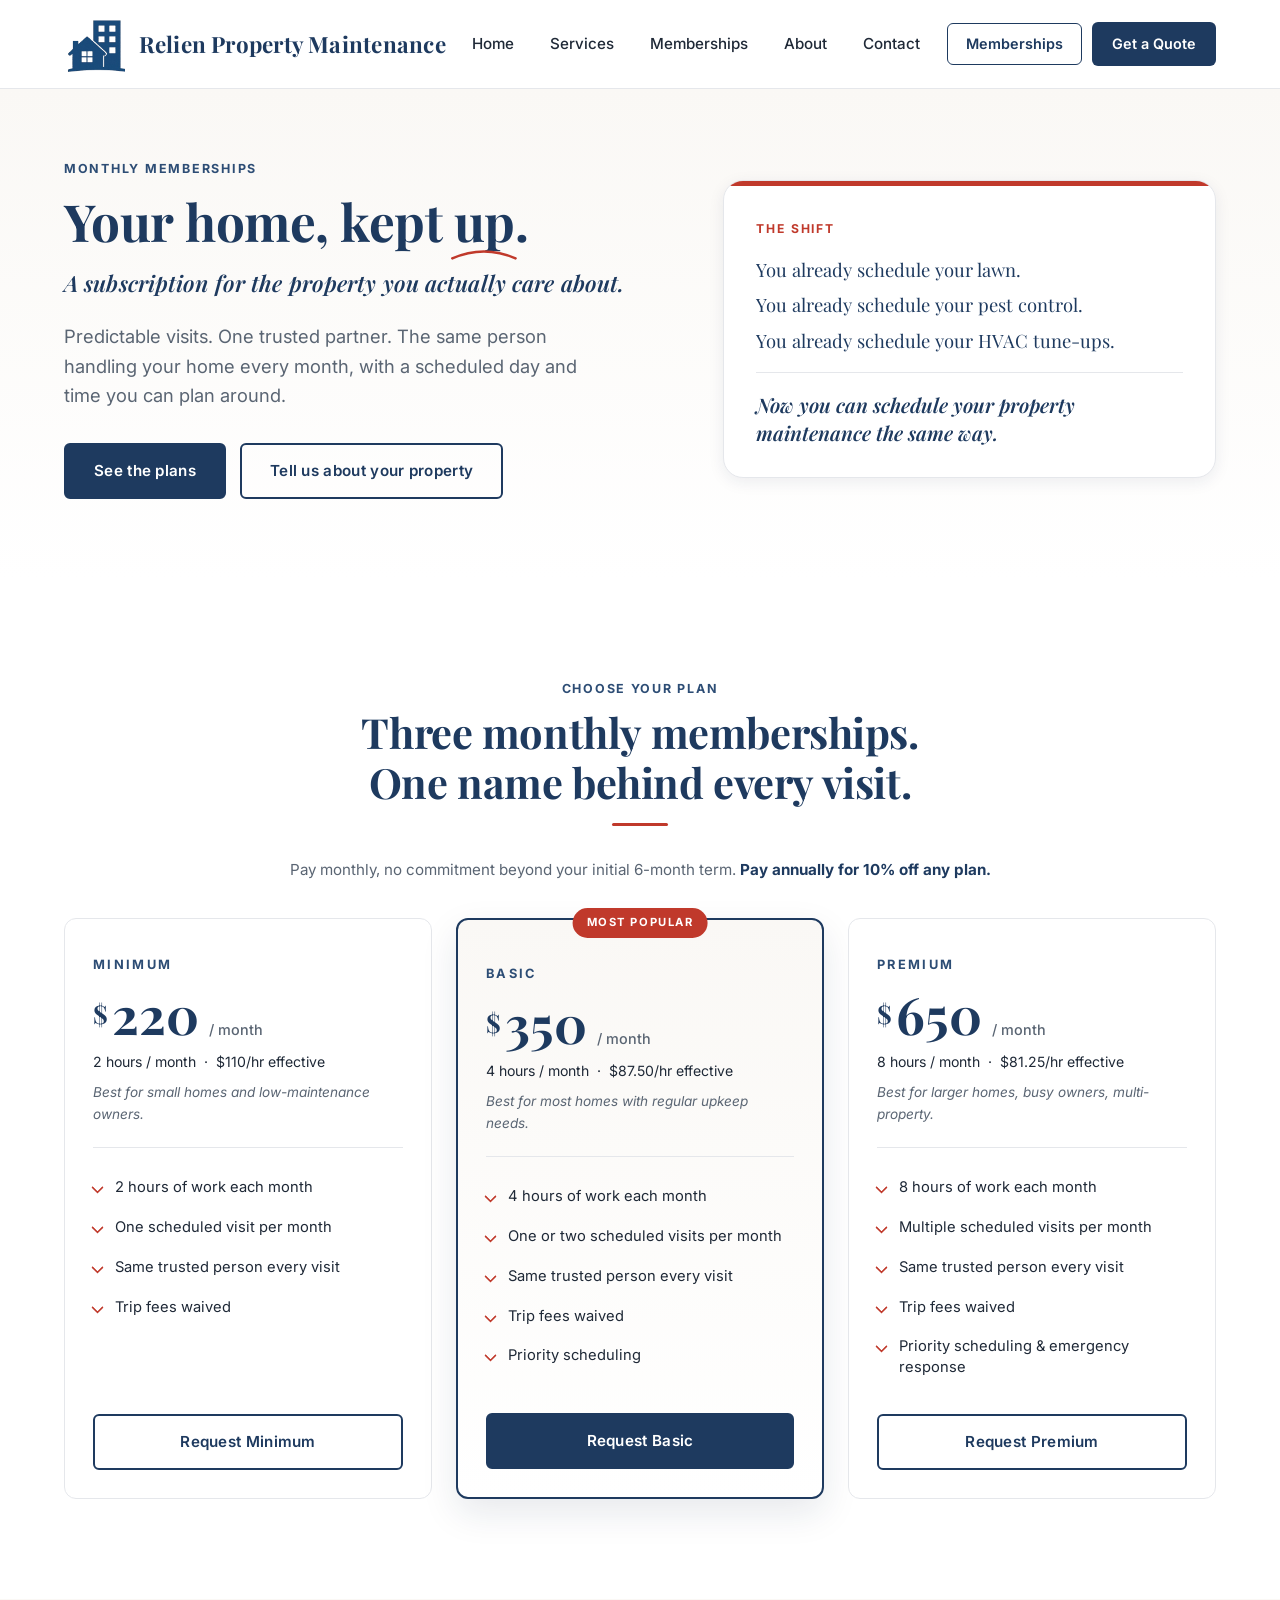
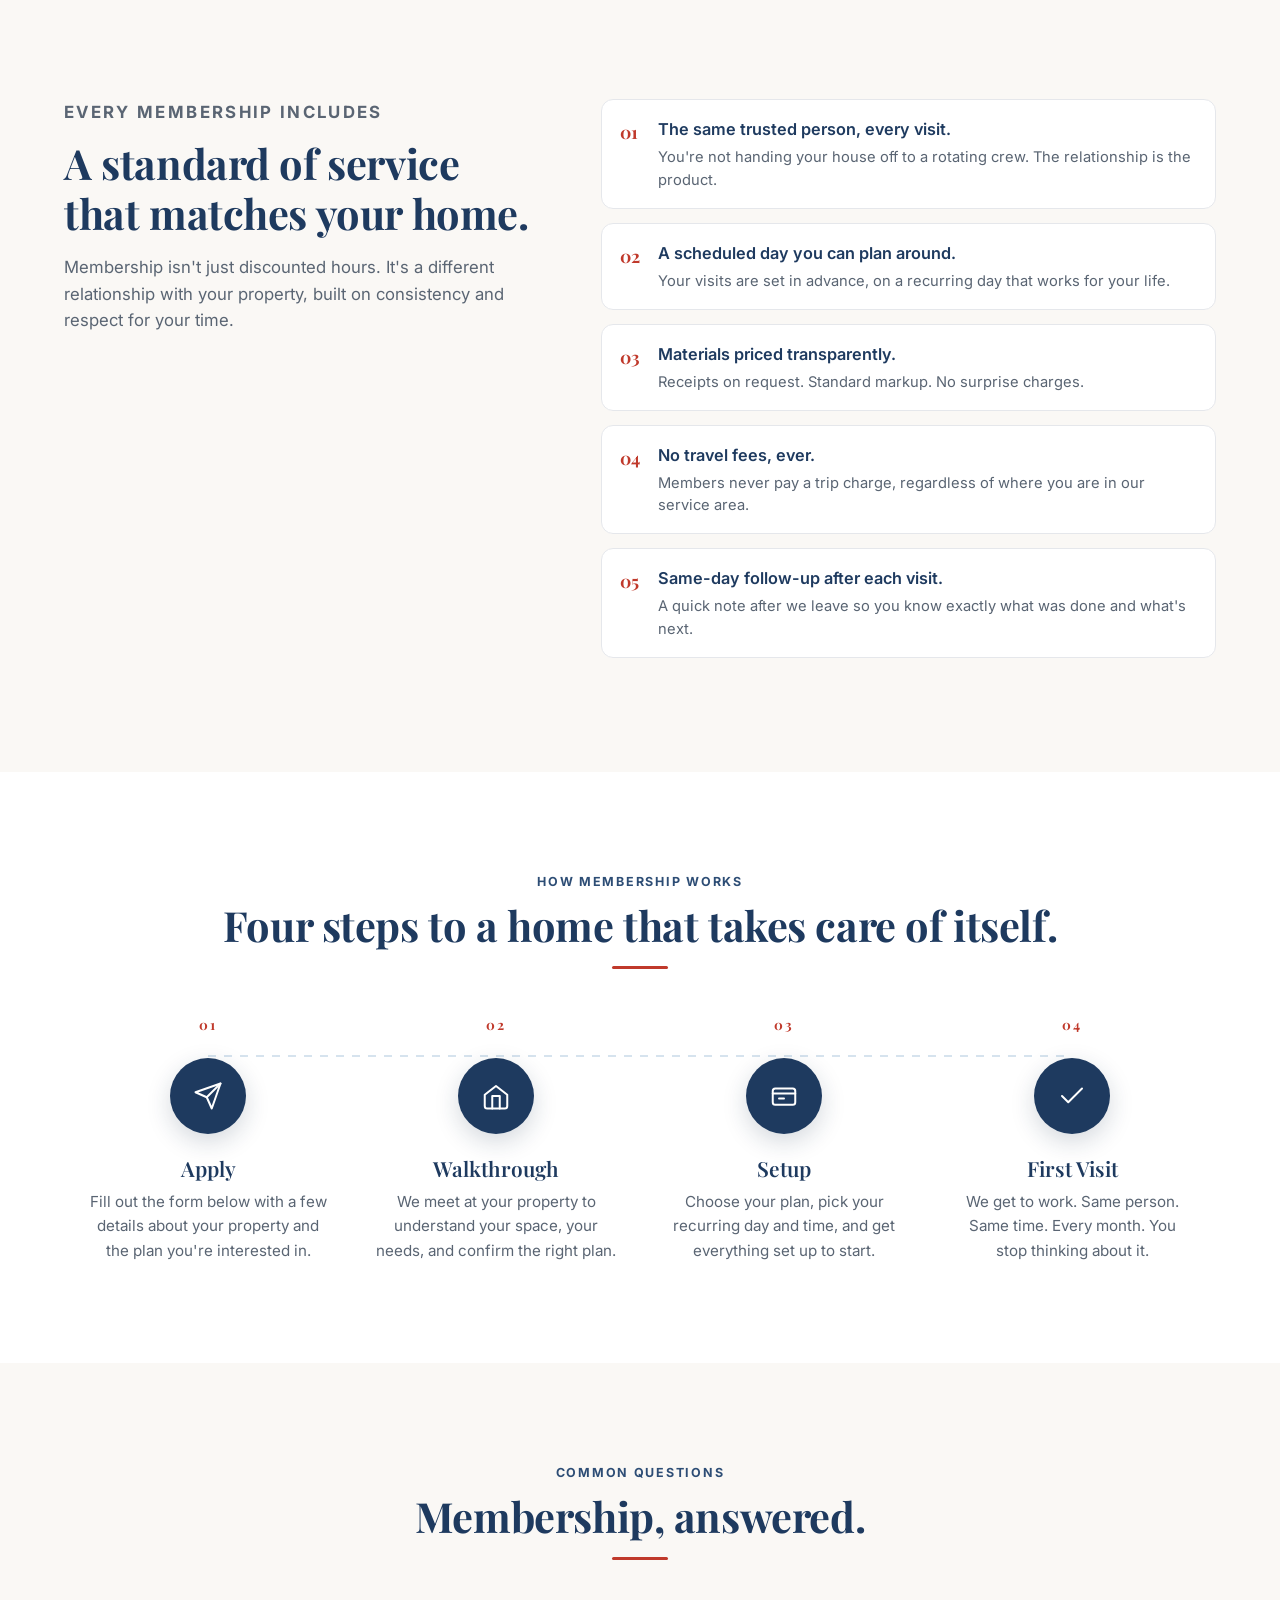
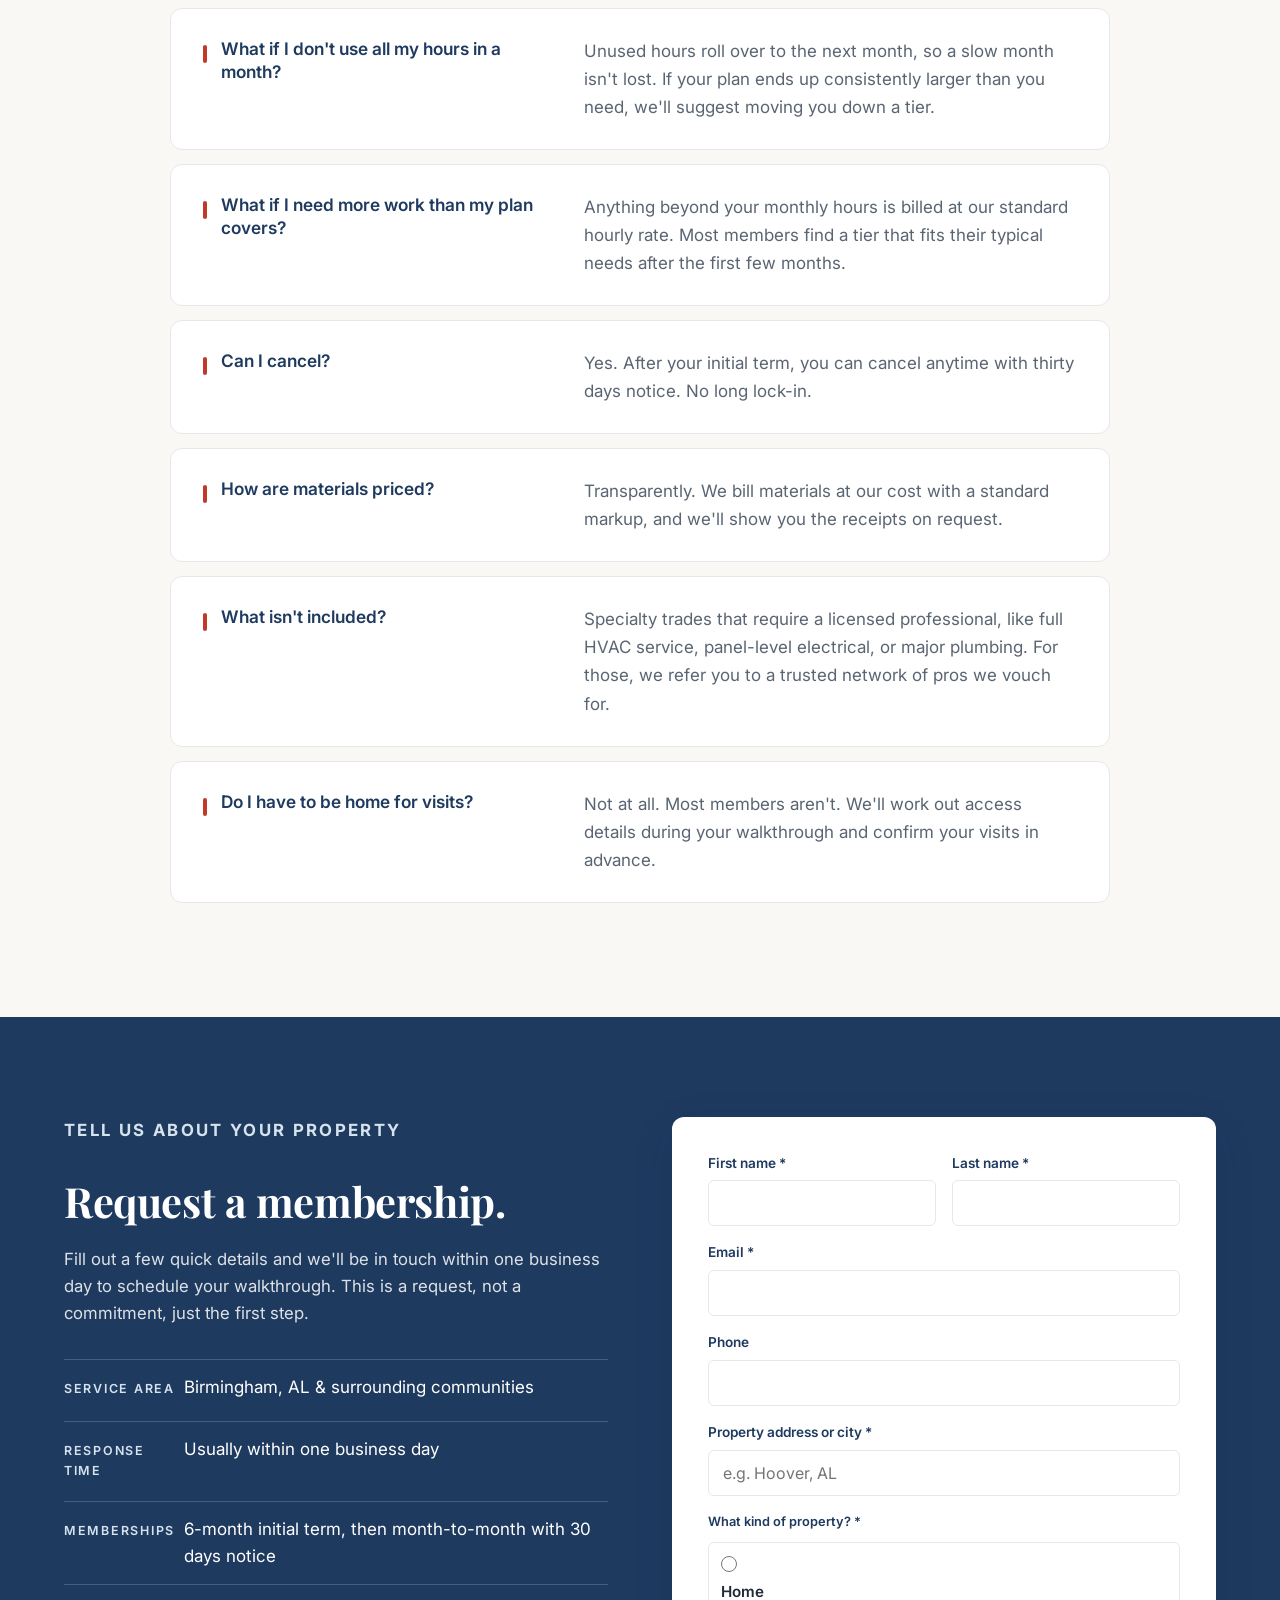
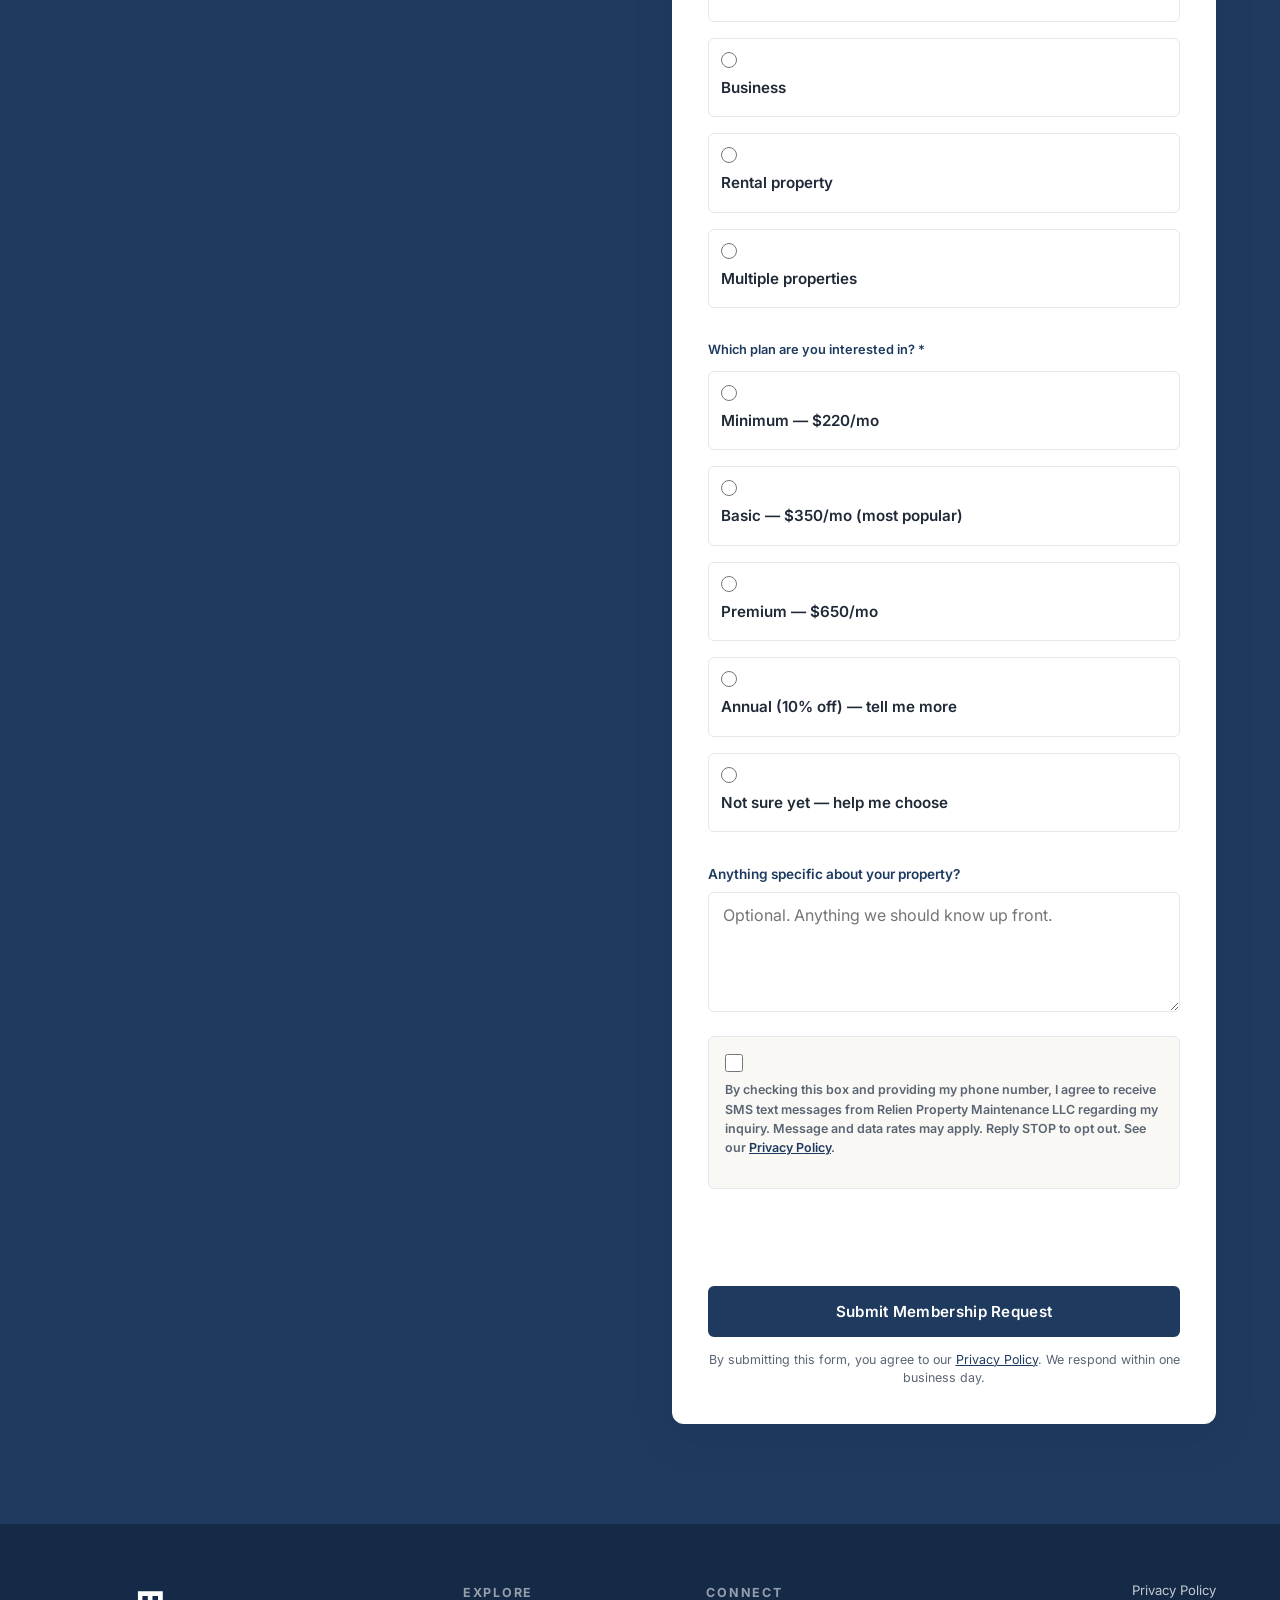
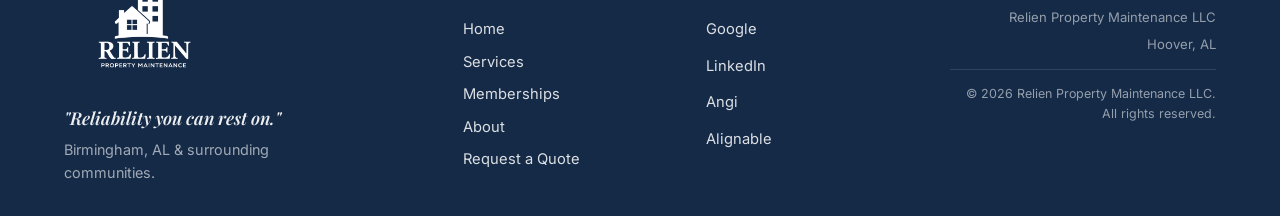
==== memberships.html @ ab27bb1d "Add /memberships page with plans, what's included, FAQ, and signup request form" ====
<!DOCTYPE html>
<html lang="en">
<head>
  <meta charset="UTF-8" />
  <meta name="viewport" content="width=device-width, initial-scale=1.0" />
  <meta http-equiv="Cache-Control" content="no-cache, no-store, must-revalidate" />
  <meta http-equiv="Pragma" content="no-cache" />
  <meta http-equiv="Expires" content="0" />
  <title>Memberships | Relien Property Maintenance — Birmingham, AL</title>
  <meta name="description" content="Monthly maintenance memberships from Relien Property Maintenance LLC. Predictable, scheduled property care for homes, businesses, and rentals in Birmingham, AL." />
  <meta name="robots" content="index, follow, max-image-preview:large" />
  <meta name="theme-color" content="#1e3a5f" />
  <link rel="canonical" href="https://relienpm.com/memberships" />

  <!-- Open Graph -->
  <meta property="og:type" content="website" />
  <meta property="og:site_name" content="Relien Property Maintenance" />
  <meta property="og:title" content="Memberships | Relien Property Maintenance" />
  <meta property="og:description" content="Monthly maintenance memberships for homes, businesses, and rentals in Birmingham, AL. Predictable upkeep. One trusted partner." />
  <meta property="og:url" content="https://relienpm.com/memberships" />
  <meta property="og:image" content="https://relienpm.com/images/og-card.png" />

  <!-- Favicon -->
  <link rel="icon" type="image/png" sizes="32x32" href="/images/logo-icon.png" />
  <link rel="icon" type="image/png" sizes="192x192" href="/images/logo-icon.png" />
  <link rel="apple-touch-icon" sizes="180x180" href="/images/logo-icon.png" />

  <link rel="preconnect" href="https://fonts.googleapis.com" />
  <link rel="preconnect" href="https://fonts.gstatic.com" crossorigin />
  <link href="https://fonts.googleapis.com/css2?family=Inter:wght@400;500;600;700&family=Playfair+Display:wght@600;700&display=swap" rel="stylesheet" />
  <link rel="stylesheet" href="styles.css?v=20" />

  <!-- Cloudflare Turnstile -->
  <script src="https://challenges.cloudflare.com/turnstile/v0/api.js" async defer></script>
</head>
<body>

  <!-- ============ HEADER ============ -->
  <header class="site-header">
    <div class="container header-inner">
      <a href="index.html#home" class="brand">
        <img src="images/logo-icon.png" alt="" class="brand-logo" />
        <span class="brand-name">Relien Property Maintenance</span>
      </a>
      <nav class="site-nav" aria-label="Primary">
        <a href="index.html#home">Home</a>
        <a href="index.html#services">Services</a>
        <a href="memberships.html" aria-current="page">Memberships</a>
        <a href="index.html#about">About</a>
        <a href="index.html#contact">Contact</a>
      </nav>
      <div class="header-ctas">
        <a href="memberships.html" class="header-cta header-cta-outline">Memberships</a>
        <a href="index.html#contact" class="header-cta" data-open="quote-modal">Get a Quote</a>
      </div>
    </div>
  </header>

  <!-- ============ HERO ============ -->
  <section class="mb-hero">
    <div class="container mb-hero-grid">
      <div class="mb-hero-content">
        <p class="eyebrow">Monthly Memberships</p>
        <h1 class="kinetic-h1">
          <span class="word" style="--i:0">Your</span>
          <span class="word" style="--i:1">home,</span>
          <span class="word" style="--i:2">kept</span>
          <span class="word pencil-host" style="--i:3"><span class="pencil-word">up<svg class="pencil-underline" viewBox="0 0 100 12" preserveAspectRatio="none" aria-hidden="true"><path d="M2,10 Q50,1 98,10"/></svg></span></span>.
        </h1>
        <p class="slogan">A subscription for the property you actually care about.</p>
        <p class="lede">Predictable visits. One trusted partner. The same person handling your home every month, with a scheduled day and time you can plan around.</p>
        <div class="hero-actions">
          <a href="#plans" class="btn btn-primary">See the plans</a>
          <a href="#mb-form" class="btn btn-secondary">Tell us about your property</a>
        </div>
      </div>
      <div class="mb-hero-card reveal">
        <p class="mb-hero-card-eyebrow">The shift</p>
        <p class="mb-hero-card-line">You already schedule your lawn.</p>
        <p class="mb-hero-card-line">You already schedule your pest control.</p>
        <p class="mb-hero-card-line">You already schedule your HVAC tune-ups.</p>
        <div class="mb-hero-card-divider"></div>
        <p class="mb-hero-card-emphasis">Now you can schedule your property maintenance the same way.</p>
      </div>
    </div>
  </section>

  <!-- ============ PLANS ============ -->
  <section id="plans" class="mb-plans">
    <div class="container">
      <header class="section-header reveal">
        <p class="eyebrow">Choose Your Plan</p>
        <h2>Three monthly memberships.<br />One name behind every visit.</h2>
      </header>

      <div class="mb-plan-toggle reveal">
        <span>Pay monthly, no commitment beyond your initial 6-month term.</span>
        <strong>Pay annually for 10% off any plan.</strong>
      </div>

      <div class="mb-plan-grid reveal-stagger">

        <article class="mb-plan-card">
          <p class="mb-plan-name">Minimum</p>
          <p class="mb-plan-price"><span class="dollar">$</span><span class="num">220</span><span class="per">/ month</span></p>
          <p class="mb-plan-rate">2 hours / month &nbsp;·&nbsp; $110/hr effective</p>
          <p class="mb-plan-best">Best for small homes and low-maintenance owners.</p>
          <ul class="mb-plan-inc">
            <li>2 hours of work each month</li>
            <li>One scheduled visit per month</li>
            <li>Same trusted person every visit</li>
            <li>Trip fees waived</li>
          </ul>
          <a href="#mb-form" class="btn btn-secondary btn-block mb-plan-cta" data-plan="Minimum">Request Minimum</a>
        </article>

        <article class="mb-plan-card mb-plan-card--featured">
          <p class="mb-plan-badge">Most popular</p>
          <p class="mb-plan-name">Basic</p>
          <p class="mb-plan-price"><span class="dollar">$</span><span class="num">350</span><span class="per">/ month</span></p>
          <p class="mb-plan-rate">4 hours / month &nbsp;·&nbsp; $87.50/hr effective</p>
          <p class="mb-plan-best">Best for most homes with regular upkeep needs.</p>
          <ul class="mb-plan-inc">
            <li>4 hours of work each month</li>
            <li>One or two scheduled visits per month</li>
            <li>Same trusted person every visit</li>
            <li>Trip fees waived</li>
            <li>Priority scheduling</li>
          </ul>
          <a href="#mb-form" class="btn btn-primary btn-block mb-plan-cta" data-plan="Basic">Request Basic</a>
        </article>

        <article class="mb-plan-card">
          <p class="mb-plan-name">Premium</p>
          <p class="mb-plan-price"><span class="dollar">$</span><span class="num">650</span><span class="per">/ month</span></p>
          <p class="mb-plan-rate">8 hours / month &nbsp;·&nbsp; $81.25/hr effective</p>
          <p class="mb-plan-best">Best for larger homes, busy owners, multi-property.</p>
          <ul class="mb-plan-inc">
            <li>8 hours of work each month</li>
            <li>Multiple scheduled visits per month</li>
            <li>Same trusted person every visit</li>
            <li>Trip fees waived</li>
            <li>Priority scheduling &amp; emergency response</li>
          </ul>
          <a href="#mb-form" class="btn btn-secondary btn-block mb-plan-cta" data-plan="Premium">Request Premium</a>
        </article>

      </div>
    </div>
  </section>

  <!-- ============ WHAT'S INCLUDED ============ -->
  <section class="mb-included">
    <div class="container mb-included-grid reveal">
      <div class="mb-included-text">
        <p class="eyebrow">Every Membership Includes</p>
        <h2>A standard of service that matches your home.</h2>
        <p>Membership isn't just discounted hours. It's a different relationship with your property, built on consistency and respect for your time.</p>
      </div>
      <ul class="mb-included-list reveal-stagger">
        <li>
          <span class="mb-incl-num">01</span>
          <strong>The same trusted person, every visit.</strong>
          <p>You're not handing your house off to a rotating crew. The relationship is the product.</p>
        </li>
        <li>
          <span class="mb-incl-num">02</span>
          <strong>A scheduled day you can plan around.</strong>
          <p>Your visits are set in advance, on a recurring day that works for your life.</p>
        </li>
        <li>
          <span class="mb-incl-num">03</span>
          <strong>Materials priced transparently.</strong>
          <p>Receipts on request. Standard markup. No surprise charges.</p>
        </li>
        <li>
          <span class="mb-incl-num">04</span>
          <strong>No travel fees, ever.</strong>
          <p>Members never pay a trip charge, regardless of where you are in our service area.</p>
        </li>
        <li>
          <span class="mb-incl-num">05</span>
          <strong>Same-day follow-up after each visit.</strong>
          <p>A quick note after we leave so you know exactly what was done and what's next.</p>
        </li>
      </ul>
    </div>
  </section>

  <!-- ============ HOW IT WORKS ============ -->
  <section id="process" class="process">
    <div class="container">
      <header class="section-header reveal">
        <p class="eyebrow">How Membership Works</p>
        <h2>Four steps to a home that takes care of itself.</h2>
      </header>
      <div class="process-steps reveal-stagger">

        <div class="step">
          <span class="step-num">01</span>
          <div class="step-icon" aria-hidden="true">
            <svg viewBox="0 0 24 24" fill="none" stroke="currentColor" stroke-width="1.6" stroke-linecap="round" stroke-linejoin="round">
              <path d="M22 2L11 13"/><path d="M22 2l-7 20-4-9-9-4 20-7z"/>
            </svg>
          </div>
          <h3>Apply</h3>
          <p>Fill out the form below with a few details about your property and the plan you're interested in.</p>
        </div>

        <div class="step">
          <span class="step-num">02</span>
          <div class="step-icon" aria-hidden="true">
            <svg viewBox="0 0 24 24" fill="none" stroke="currentColor" stroke-width="1.6" stroke-linecap="round" stroke-linejoin="round">
              <path d="M3 11l9-7 9 7v9a2 2 0 0 1-2 2H5a2 2 0 0 1-2-2z"/>
              <path d="M9 22V12h6v10"/>
            </svg>
          </div>
          <h3>Walkthrough</h3>
          <p>We meet at your property to understand your space, your needs, and confirm the right plan.</p>
        </div>

        <div class="step">
          <span class="step-num">03</span>
          <div class="step-icon" aria-hidden="true">
            <svg viewBox="0 0 24 24" fill="none" stroke="currentColor" stroke-width="1.6" stroke-linecap="round" stroke-linejoin="round">
              <rect x="3" y="6" width="18" height="13" rx="2"/>
              <path d="M3 10h18"/>
              <path d="M8 14h4"/>
            </svg>
          </div>
          <h3>Setup</h3>
          <p>Choose your plan, pick your recurring day and time, and get everything set up to start.</p>
        </div>

        <div class="step">
          <span class="step-num">04</span>
          <div class="step-icon" aria-hidden="true">
            <svg viewBox="0 0 24 24" fill="none" stroke="currentColor" stroke-width="1.6" stroke-linecap="round" stroke-linejoin="round">
              <path d="M20 6L9 17l-5-5"/>
            </svg>
          </div>
          <h3>First Visit</h3>
          <p>We get to work. Same person. Same time. Every month. You stop thinking about it.</p>
        </div>

      </div>
    </div>
  </section>

  <!-- ============ FAQ ============ -->
  <section class="faq">
    <div class="container">
      <header class="section-header reveal">
        <p class="eyebrow">Common Questions</p>
        <h2>Membership, answered.</h2>
      </header>
      <div class="faq-list reveal-stagger">

        <div class="faq-item">
          <h3>What if I don't use all my hours in a month?</h3>
          <p>Unused hours roll over to the next month, so a slow month isn't lost. If your plan ends up consistently larger than you need, we'll suggest moving you down a tier.</p>
        </div>

        <div class="faq-item">
          <h3>What if I need more work than my plan covers?</h3>
          <p>Anything beyond your monthly hours is billed at our standard hourly rate. Most members find a tier that fits their typical needs after the first few months.</p>
        </div>

        <div class="faq-item">
          <h3>Can I cancel?</h3>
          <p>Yes. After your initial term, you can cancel anytime with thirty days notice. No long lock-in.</p>
        </div>

        <div class="faq-item">
          <h3>How are materials priced?</h3>
          <p>Transparently. We bill materials at our cost with a standard markup, and we'll show you the receipts on request.</p>
        </div>

        <div class="faq-item">
          <h3>What isn't included?</h3>
          <p>Specialty trades that require a licensed professional, like full HVAC service, panel-level electrical, or major plumbing. For those, we refer you to a trusted network of pros we vouch for.</p>
        </div>

        <div class="faq-item">
          <h3>Do I have to be home for visits?</h3>
          <p>Not at all. Most members aren't. We'll work out access details during your walkthrough and confirm your visits in advance.</p>
        </div>

      </div>
    </div>
  </section>

  <!-- ============ MEMBERSHIP FORM ============ -->
  <section id="mb-form" class="contact">
    <div class="container contact-grid reveal">
      <div class="contact-intro">
        <p class="eyebrow">Tell Us About Your Property</p>
        <h2>Request a membership.</h2>
        <p>Fill out a few quick details and we'll be in touch within one business day to schedule your walkthrough. This is a request, not a commitment, just the first step.</p>
        <ul class="contact-info">
          <li><strong>Service Area</strong> Birmingham, AL &amp; surrounding communities</li>
          <li><strong>Response Time</strong> Usually within one business day</li>
          <li><strong>Memberships</strong> 6-month initial term, then month-to-month with 30 days notice</li>
        </ul>
      </div>

      <form id="membership-form" class="contact-form" action="https://relien-form-handler.spring-feather-6100.workers.dev/" method="POST">
        <input type="hidden" name="Form Type" value="Membership Request" />
        <input type="text" name="_honey" style="display:none" tabindex="-1" autocomplete="off" />

        <div class="form-row">
          <label>
            <span>First name *</span>
            <input type="text" name="First Name" required autocomplete="given-name" />
          </label>
          <label>
            <span>Last name *</span>
            <input type="text" name="Last Name" required autocomplete="family-name" />
          </label>
        </div>
        <label>
          <span>Email *</span>
          <input type="email" name="Email" required autocomplete="email" />
        </label>
        <label>
          <span>Phone</span>
          <input type="tel" name="Phone" autocomplete="tel" />
        </label>
        <label>
          <span>Property address or city *</span>
          <input type="text" name="Property Address" required autocomplete="street-address" placeholder="e.g. Hoover, AL" />
        </label>

        <fieldset class="radio-group">
          <legend>What kind of property? *</legend>
          <label class="radio-row"><input type="radio" name="Property Type" value="Home" required /><span>Home</span></label>
          <label class="radio-row"><input type="radio" name="Property Type" value="Business" /><span>Business</span></label>
          <label class="radio-row"><input type="radio" name="Property Type" value="Rental" /><span>Rental property</span></label>
          <label class="radio-row"><input type="radio" name="Property Type" value="Multiple" /><span>Multiple properties</span></label>
        </fieldset>

        <fieldset class="radio-group">
          <legend>Which plan are you interested in? *</legend>
          <label class="radio-row"><input type="radio" name="Plan Interest" value="Minimum" required /><span>Minimum &mdash; $220/mo</span></label>
          <label class="radio-row"><input type="radio" name="Plan Interest" value="Basic"   /><span>Basic &mdash; $350/mo (most popular)</span></label>
          <label class="radio-row"><input type="radio" name="Plan Interest" value="Premium" /><span>Premium &mdash; $650/mo</span></label>
          <label class="radio-row"><input type="radio" name="Plan Interest" value="Annual"  /><span>Annual (10% off) &mdash; tell me more</span></label>
          <label class="radio-row"><input type="radio" name="Plan Interest" value="Not sure" /><span>Not sure yet &mdash; help me choose</span></label>
        </fieldset>

        <label>
          <span>Anything specific about your property?</span>
          <textarea name="Message" rows="4" placeholder="Optional. Anything we should know up front."></textarea>
        </label>

        <div class="form-consent">
          <label class="checkbox-row">
            <input type="checkbox" name="SMS Consent" value="I consent to receive SMS messages" />
            <span>By checking this box and providing my phone number, I agree to receive SMS text messages from Relien Property Maintenance LLC regarding my inquiry. Message and data rates may apply. Reply STOP to opt out. See our <a href="privacy.html">Privacy Policy</a>.</span>
          </label>
        </div>

        <div class="cf-turnstile" data-sitekey="0x4AAAAAADQB1qsJRq8zRtNm" data-theme="light" data-size="flexible"></div>

        <button type="submit" class="btn btn-primary btn-block">Submit Membership Request</button>
        <p class="form-note">By submitting this form, you agree to our <a href="privacy.html">Privacy Policy</a>. We respond within one business day.</p>
      </form>
    </div>
  </section>

  <!-- ============ FOOTER ============ -->
  <footer class="site-footer">
    <div class="container footer-grid">
      <div class="footer-brand">
        <img src="images/logo.png" alt="Relien Property Maintenance" class="footer-logo" onerror="this.style.display='none';" />
        <p class="footer-slogan">"Reliability you can rest on."</p>
        <p class="footer-tagline">Birmingham, AL &amp; surrounding communities.</p>
      </div>

      <div class="footer-nav">
        <h4>Explore</h4>
        <ul>
          <li><a href="index.html#home">Home</a></li>
          <li><a href="index.html#services">Services</a></li>
          <li><a href="memberships.html">Memberships</a></li>
          <li><a href="index.html#about">About</a></li>
          <li><a href="index.html#contact">Request a Quote</a></li>
        </ul>
      </div>

      <div class="footer-social">
        <h4>Connect</h4>
        <ul class="social-list">
          <li><a href="https://maps.app.goo.gl/8qPufbqQKzjTyhzR6" target="_blank" rel="noopener">Google</a></li>
          <li><a href="https://www.linkedin.com/company/relien-property-maintenance-llc" target="_blank" rel="noopener">LinkedIn</a></li>
          <li><a href="https://www.angi.com/companylist/us/al/birmingham/relien-property-maintenance-llc-reviews-1.htm" target="_blank" rel="noopener">Angi</a></li>
          <li><a href="https://www.alignable.com/birmingham-al/relien-property-maintenance-llc" target="_blank" rel="noopener">Alignable</a></li>
        </ul>
      </div>

      <div class="footer-legal">
        <p><a href="privacy.html">Privacy Policy</a></p>
        <p>Relien Property Maintenance LLC</p>
        <p>Hoover, AL</p>
        <p class="copyright">&copy; <span id="year">2026</span> Relien Property Maintenance LLC. All rights reserved.</p>
      </div>
    </div>
  </footer>

  <!-- ============ THANK-YOU MODAL ============ -->
  <div id="thank-modal" class="modal thank-modal" role="dialog" aria-modal="true" aria-hidden="true">
    <div class="modal-backdrop" data-close-thank></div>
    <div class="modal-card thank-card">
      <button class="modal-close" data-close-thank aria-label="Close">&times;</button>
      <div class="thank-icon" aria-hidden="true">
        <svg viewBox="0 0 24 24" fill="none" stroke="currentColor" stroke-width="2.5" stroke-linecap="round" stroke-linejoin="round">
          <path d="M20 6L9 17l-5-5"/>
        </svg>
      </div>
      <p class="modal-eyebrow">Request Received</p>
      <h3>Thank you for your interest.</h3>
      <p class="thank-body">Andrew will be in touch within one business day to schedule your walkthrough. We appreciate the opportunity to earn your business.</p>
      <button type="button" class="btn btn-primary" data-close-thank>Close</button>
    </div>
  </div>

  <script>
    document.getElementById('year').textContent = new Date().getFullYear();

    // Scroll reveals
    const reveals = document.querySelectorAll('.reveal, .reveal-stagger');
    if ('IntersectionObserver' in window) {
      const io = new IntersectionObserver((entries) => {
        entries.forEach((entry) => {
          if (entry.isIntersecting) {
            entry.target.classList.add('is-visible');
            io.unobserve(entry.target);
          }
        });
      }, { threshold: 0.12, rootMargin: '0px 0px -60px 0px' });
      reveals.forEach((el) => io.observe(el));
    } else {
      reveals.forEach((el) => el.classList.add('is-visible'));
    }

    // Plan-card CTAs pre-select their plan in the form
    document.querySelectorAll('.mb-plan-cta').forEach((btn) => {
      btn.addEventListener('click', () => {
        const plan = btn.getAttribute('data-plan');
        if (!plan) return;
        const radio = document.querySelector(`#membership-form input[name="Plan Interest"][value="${plan}"]`);
        if (radio) radio.checked = true;
      });
    });

    // Thank-you modal
    const thankModal = document.getElementById('thank-modal');
    const openThank = () => {
      thankModal.classList.add('is-open');
      thankModal.setAttribute('aria-hidden', 'false');
      document.body.classList.add('no-scroll');
    };
    const closeThank = () => {
      thankModal.classList.remove('is-open');
      thankModal.setAttribute('aria-hidden', 'true');
      document.body.classList.remove('no-scroll');
    };
    thankModal.querySelectorAll('[data-close-thank]').forEach((el) =>
      el.addEventListener('click', closeThank)
    );
    document.addEventListener('keydown', (e) => {
      if (e.key === 'Escape' && thankModal.classList.contains('is-open')) closeThank();
    });

    // Inline form errors
    const showFormError = (form, message) => {
      let banner = form.querySelector('.form-error');
      if (!banner) {
        banner = document.createElement('div');
        banner.className = 'form-error';
        banner.setAttribute('role', 'alert');
        const submitBtn = form.querySelector('button[type="submit"]');
        if (submitBtn) submitBtn.parentNode.insertBefore(banner, submitBtn);
        else form.appendChild(banner);
      }
      banner.textContent = message;
      banner.classList.add('is-visible');
    };
    const clearFormError = (form) => {
      const banner = form.querySelector('.form-error');
      if (banner) banner.classList.remove('is-visible');
    };

    // Intercept form submit
    document.querySelectorAll('.contact-form').forEach((form) => {
      form.addEventListener('submit', async (e) => {
        e.preventDefault();
        clearFormError(form);
        const submitBtn = form.querySelector('button[type="submit"]');
        const originalLabel = submitBtn ? submitBtn.textContent : null;
        if (submitBtn) {
          submitBtn.disabled = true;
          submitBtn.textContent = 'Sending…';
        }

        const data = {};
        new FormData(form).forEach((value, key) => { data[key] = value; });

        try {
          const res = await fetch(form.action, {
            method: 'POST',
            body: JSON.stringify(data),
            headers: { 'Content-Type': 'application/json', Accept: 'application/json' },
          });
          let json = null;
          try { json = await res.json(); } catch (_) {}
          if (!res.ok || !json || json.success !== true) {
            const msg = json && json.error ? json.error : 'HTTP ' + res.status;
            throw new Error(msg);
          }
          form.reset();
          openThank();
        } catch (err) {
          showFormError(form, "We couldn't send that just now. Please try again in a moment.");
          console.error('Form submission error:', err);
        } finally {
          if (submitBtn) {
            submitBtn.disabled = false;
            submitBtn.textContent = originalLabel;
          }
        }
      });
    });
  </script>
</body>
</html>
---- styles.css ----
/* ===========================================================
   Relien Property Maintenance — styles.css
   Brand: navy primary, red accent, pale-blue secondary.
   =========================================================== */

/* ---------- Animations ---------- */
@keyframes fadeUp {
  from { opacity: 0; transform: translateY(28px); }
  to   { opacity: 1; transform: translateY(0); }
}
@keyframes fadeInLeft {
  from { opacity: 0; transform: translateX(-32px); }
  to   { opacity: 1; transform: translateX(0); }
}
@keyframes fadeInRight {
  from { opacity: 0; transform: translateX(32px); }
  to   { opacity: 1; transform: translateX(0); }
}
@keyframes growBar {
  from { transform: scaleX(0); }
  to   { transform: scaleX(1); }
}

/* Hero entrance on page load — staggered */
.hero-content > * {
  animation: fadeUp 0.75s ease-out backwards;
}
.hero-content > *:nth-child(1) { animation-delay: 0.10s; }
.hero-content > *:nth-child(2) { animation-delay: 0.22s; }
.hero-content > *:nth-child(3) { animation-delay: 0.34s; }
.hero-content > *:nth-child(4) { animation-delay: 0.46s; }
.hero-content > *:nth-child(5) { animation-delay: 0.58s; }

.hero-image {
  animation: fadeInLeft 0.85s 0.05s ease-out backwards;
}

/* Scroll-triggered reveals (toggled by IntersectionObserver) */
.reveal {
  opacity: 0;
  transform: translateY(32px);
  transition: opacity 0.8s ease-out, transform 0.8s ease-out;
}
.reveal.is-visible {
  opacity: 1;
  transform: translateY(0);
}

.reveal-stagger > * {
  opacity: 0;
  transform: translateY(28px);
  transition: opacity 0.7s ease-out, transform 0.7s ease-out;
}
.reveal-stagger.is-visible > * {
  opacity: 1;
  transform: translateY(0);
}
.reveal-stagger.is-visible > *:nth-child(1) { transition-delay: 0.05s; }
.reveal-stagger.is-visible > *:nth-child(2) { transition-delay: 0.18s; }
.reveal-stagger.is-visible > *:nth-child(3) { transition-delay: 0.31s; }
.reveal-stagger.is-visible > *:nth-child(4) { transition-delay: 0.44s; }
.reveal-stagger.is-visible > *:nth-child(5) { transition-delay: 0.57s; }

/* Reduced-motion: kill all animation */
@media (prefers-reduced-motion: reduce) {
  *, *::before, *::after {
    animation-duration: 0.01ms !important;
    animation-iteration-count: 1 !important;
    transition-duration: 0.01ms !important;
  }
  .reveal, .reveal-stagger > * {
    opacity: 1 !important;
    transform: none !important;
  }
}

/* ===========================================================
   Original styles below
   =========================================================== */

:root {
  --navy:        #1e3a5f;
  --navy-deep:   #142a47;
  --navy-soft:   #2d4d75;
  --pale-blue:   #d6e3ee;
  --cream:       #faf8f5;
  --white:       #ffffff;
  --red:         #c0392b;
  --red-deep:    #a8312a;
  --text:        #1f2937;
  --text-muted:  #5a6573;
  --border:      #e5e7eb;
  --shadow-sm:   0 1px 2px rgba(20, 42, 71, 0.05);
  --shadow-md:   0 4px 16px rgba(20, 42, 71, 0.08);
  --shadow-lg:   0 12px 40px rgba(20, 42, 71, 0.12);
  --radius-sm:   6px;
  --radius-md:   12px;
  --radius-lg:   20px;
  --maxw:        1200px;
}

/* ---------- Reset & Base ---------- */
*, *::before, *::after { box-sizing: border-box; }
html { scroll-behavior: smooth; }
body {
  margin: 0;
  font-family: 'Inter', -apple-system, BlinkMacSystemFont, 'Segoe UI', Helvetica, Arial, sans-serif;
  font-size: 17px;
  line-height: 1.6;
  color: var(--text);
  background: var(--white);
  -webkit-font-smoothing: antialiased;
}
img { max-width: 100%; display: block; }
a { color: var(--navy); text-decoration: none; transition: color .15s ease; }
a:hover { color: var(--navy-soft); }

h1, h2, h3, h4 {
  font-family: 'Playfair Display', Georgia, serif;
  color: var(--navy);
  line-height: 1.2;
  letter-spacing: -0.01em;
  margin: 0 0 .5em;
  font-weight: 700;
}
h1 { font-size: clamp(2.2rem, 4.5vw, 3.4rem); }
h2 { font-size: clamp(1.8rem, 3.5vw, 2.6rem); }
h3 { font-size: 1.35rem; font-family: 'Inter', sans-serif; font-weight: 600; letter-spacing: 0; }

p { margin: 0 0 1em; }
ul { padding-left: 1.2em; margin: 0 0 1em; }
li { margin-bottom: .35em; }

.container {
  max-width: var(--maxw);
  margin: 0 auto;
  padding: 0 24px;
}

.eyebrow {
  font-family: 'Inter', sans-serif;
  text-transform: uppercase;
  letter-spacing: 0.14em;
  font-size: 0.78rem;
  font-weight: 700;
  color: var(--navy-soft);
  margin: 0 0 .75rem;
}

.section-header {
  text-align: center;
  margin-bottom: 3rem;
}
.section-header .eyebrow { margin-bottom: .5rem; }
.section-header h2 { margin: 0; display: inline-block; }
.section-header h2::after {
  content: '';
  display: block;
  width: 56px;
  height: 3px;
  background: var(--red);
  margin: 16px auto 0;
  border-radius: 2px;
  transform: scaleX(0);
  transform-origin: center;
  transition: transform 0.6s 0.25s ease-out;
}
.section-header.is-visible h2::after {
  transform: scaleX(1);
}

.slogan {
  font-family: 'Playfair Display', Georgia, serif;
  font-style: italic;
  font-size: 1.4rem;
  font-weight: 600;
  color: var(--navy);
  margin: 0 0 1.25rem;
  letter-spacing: 0.005em;
}

/* Pencil-style red underline for the word "rest" in the hero headline */
.pencil-word {
  position: relative;
  display: inline-block;
  white-space: nowrap;
}
.pencil-underline {
  position: absolute;
  left: -4%;
  width: 108%;
  bottom: -0.18em;
  height: 0.36em;
  overflow: visible;
  pointer-events: none;
}
.pencil-underline path {
  stroke: var(--red);
  stroke-width: 2.6;
  fill: none;
  stroke-linecap: round;
  stroke-linejoin: round;
  vector-effect: non-scaling-stroke;
  stroke-dasharray: 220;
  stroke-dashoffset: 220;
  animation: drawPencil 1.1s 0.85s cubic-bezier(.55, .1, .35, 1) forwards;
}
@keyframes drawPencil {
  to { stroke-dashoffset: 0; }
}
@media (prefers-reduced-motion: reduce) {
  .pencil-underline path {
    animation: none;
    stroke-dashoffset: 0;
  }
}

/* ---------- Buttons ---------- */
.btn {
  display: inline-block;
  padding: 14px 28px;
  border-radius: var(--radius-sm);
  font-weight: 600;
  font-size: 0.95rem;
  letter-spacing: 0.02em;
  border: 2px solid transparent;
  cursor: pointer;
  transition: all .18s ease;
  text-align: center;
  font-family: inherit;
}
.btn-primary {
  background: var(--navy);
  color: var(--white);
  border-color: var(--navy);
}
.btn-primary:hover {
  background: var(--navy-deep);
  border-color: var(--navy-deep);
  color: var(--white);
  transform: translateY(-1px);
  box-shadow: var(--shadow-md);
}
.btn-secondary {
  background: transparent;
  color: var(--navy);
  border-color: var(--navy);
}
.btn-secondary:hover {
  background: var(--navy);
  color: var(--white);
}
.btn-block { width: 100%; }

/* ---------- Image placeholders ---------- */
.image-placeholder {
  position: absolute;
  inset: 0;
  display: flex;
  flex-direction: column;
  align-items: center;
  justify-content: center;
  color: rgba(255, 255, 255, 0.85);
  font-size: 0.9rem;
  font-weight: 500;
  text-align: center;
  padding: 1rem;
  letter-spacing: 0.04em;
}
.image-placeholder small {
  display: block;
  margin-top: .5rem;
  opacity: .65;
  font-size: 0.75rem;
  font-family: 'Courier New', monospace;
  letter-spacing: 0;
}

/* ---------- Header ---------- */
.site-header {
  position: sticky;
  top: 0;
  background: rgba(255, 255, 255, 0.96);
  backdrop-filter: blur(8px);
  -webkit-backdrop-filter: blur(8px);
  border-bottom: 1px solid var(--border);
  z-index: 100;
}
.header-inner {
  display: flex;
  align-items: center;
  justify-content: space-between;
  padding-top: 16px;
  padding-bottom: 16px;
  gap: 24px;
}
.brand { display: inline-flex; align-items: center; gap: 14px; }
.brand-logo { height: 56px; width: auto; flex-shrink: 0; }
.brand-name {
  font-family: 'Playfair Display', Georgia, serif;
  font-size: 1.4rem;
  font-weight: 700;
  color: var(--navy);
  letter-spacing: 0.01em;
  line-height: 1.1;
  white-space: nowrap;
}
.site-nav {
  display: flex;
  gap: 32px;
  font-weight: 500;
  font-size: 0.95rem;
}
.site-nav a {
  color: var(--text);
  position: relative;
  padding: 6px 2px;
}
.site-nav a:hover { color: var(--navy); }
.site-nav a::after {
  content: '';
  position: absolute;
  left: 0; right: 0;
  bottom: 0;
  height: 2px;
  background: var(--navy);
  transform: scaleX(0);
  transform-origin: left;
  transition: transform .2s ease;
}
.site-nav a:hover::after { transform: scaleX(1); }
.header-cta {
  background: var(--navy);
  color: var(--white) !important;
  padding: 10px 20px;
  border-radius: var(--radius-sm);
  font-weight: 600;
  font-size: 0.9rem;
}
.header-cta:hover { background: var(--navy-deep); }

/* ---------- Hero ---------- */
.hero {
  padding: 80px 0 100px;
  background: linear-gradient(180deg, var(--cream) 0%, var(--white) 100%);
}
.hero-grid {
  display: grid;
  grid-template-columns: 1fr 1fr;
  gap: 64px;
  align-items: center;
}
.hero-image {
  position: relative;
  aspect-ratio: 1 / 1;
  background: linear-gradient(135deg, var(--pale-blue) 0%, #bcd0e0 100%);
  border-radius: var(--radius-lg);
  overflow: hidden;
  box-shadow: var(--shadow-md);
  display: flex;
  align-items: center;
  justify-content: center;
  padding: 0;
}
.hero-logo {
  width: 130%;
  max-width: 130%;
  height: auto;
  display: block;
}
.hero-content h1 { margin-top: 8px; }
.lede {
  font-size: 1.15rem;
  color: var(--text-muted);
  margin-bottom: 2rem;
  max-width: 540px;
}
.hero-actions {
  display: flex;
  gap: 14px;
  flex-wrap: wrap;
}

/* ---------- About ---------- */
.about {
  padding: 100px 0;
  background: var(--white);
}
.about-grid {
  display: grid;
  grid-template-columns: 1fr 1.1fr;
  gap: 64px;
  align-items: center;
}
.about-image {
  position: relative;
  aspect-ratio: 3 / 4;
  background: linear-gradient(135deg, var(--pale-blue) 0%, #b6cddf 100%);
  border-radius: var(--radius-lg);
  overflow: hidden;
  box-shadow: var(--shadow-md);
}
.about-image .image-placeholder { color: var(--navy); }
.about-image img {
  width: 100%;
  height: 100%;
  object-fit: cover;
  object-position: center 35%;
  display: block;
}
.about-content h2 { margin-bottom: 1rem; }
.about-content p { color: var(--text-muted); }

/* ---------- Services ---------- */
.services {
  padding: 100px 0;
  background: var(--cream);
}
.services-grid {
  display: grid;
  grid-template-columns: repeat(3, 1fr);
  gap: 28px;
}
.service-card {
  background: var(--white);
  border-radius: var(--radius-md);
  overflow: hidden;
  box-shadow: var(--shadow-sm);
  border: 1px solid var(--border);
  transition: transform .25s ease, box-shadow .25s ease;
  display: flex;
  flex-direction: column;
}
.service-card:hover {
  transform: translateY(-4px);
  box-shadow: var(--shadow-lg);
}
.service-image {
  position: relative;
  aspect-ratio: 4 / 3;
  background: linear-gradient(135deg, var(--navy-soft) 0%, var(--navy) 100%);
  overflow: hidden;
}
.service-image img {
  width: 100%;
  height: 100%;
  object-fit: cover;
  display: block;
  transition: transform 0.5s ease;
}
.service-card:hover .service-image img {
  transform: scale(1.05);
}
.service-body { padding: 28px; flex: 1; }
.service-body h3 {
  color: var(--navy);
  margin-bottom: .75rem;
}
.service-body p { color: var(--text-muted); margin-bottom: 1rem; }
.service-body ul {
  list-style: none;
  padding: 0;
  margin: 0;
}
.service-body li {
  position: relative;
  padding-left: 22px;
  font-size: 0.95rem;
  color: var(--text);
}
.service-body li::before {
  content: '';
  position: absolute;
  left: 0; top: 9px;
  width: 12px;
  height: 2px;
  background: var(--navy);
}

/* ---------- Referrals ---------- */
.referrals {
  padding: 100px 0;
  background: var(--white);
}
.referrals-grid {
  display: grid;
  grid-template-columns: repeat(3, 1fr);
  gap: 28px;
}
.testimonial {
  background: var(--pale-blue);
  border-radius: var(--radius-md);
  padding: 36px 32px;
  margin: 0;
  position: relative;
  display: flex;
  flex-direction: column;
}
.testimonial::before {
  content: '"';
  position: absolute;
  top: 8px;
  left: 22px;
  font-family: 'Playfair Display', Georgia, serif;
  font-size: 5rem;
  line-height: 1;
  color: var(--navy);
  opacity: .18;
}
.testimonial blockquote {
  margin: 0 0 1.5rem;
  font-style: italic;
  color: var(--text);
  position: relative;
  z-index: 1;
  flex: 1;
}
.testimonial blockquote p { margin: 0; }
.testimonial figcaption {
  border-top: 1px solid rgba(30, 58, 95, 0.18);
  padding-top: 16px;
  display: flex;
  flex-direction: column;
  gap: 2px;
}
.testimonial figcaption strong { color: var(--navy); font-size: 1rem; }
.testimonial figcaption span { color: var(--navy-soft); font-size: 0.85rem; }

/* Social proof pills below testimonials */
.referrals-social {
  margin-top: 48px;
  text-align: center;
}
.referrals-social-label {
  font-family: 'Inter', sans-serif;
  text-transform: uppercase;
  letter-spacing: 0.18em;
  font-size: 0.72rem;
  font-weight: 700;
  color: var(--navy-soft);
  margin: 0 0 18px;
}
.referrals-social-row {
  display: flex;
  flex-wrap: wrap;
  gap: 14px;
  justify-content: center;
}
.social-pill {
  display: inline-flex;
  align-items: center;
  gap: 10px;
  padding: 12px 22px;
  background: var(--white);
  border: 1px solid var(--border);
  border-radius: 999px;
  color: var(--navy);
  font-size: 0.92rem;
  font-weight: 600;
  letter-spacing: 0.01em;
  transition: all 0.25s ease;
  box-shadow: var(--shadow-sm);
}
.social-pill:hover {
  border-color: var(--navy);
  color: var(--navy);
  transform: translateY(-2px);
  box-shadow: var(--shadow-md);
}
.social-pill svg {
  width: 18px;
  height: 18px;
  flex-shrink: 0;
}

/* ---------- FAQ ---------- */
.faq {
  padding: 100px 0;
  background: var(--cream);
}
.faq-list {
  max-width: 940px;
  margin: 0 auto;
}
.faq-item {
  background: var(--white);
  border: 1px solid var(--border);
  border-radius: var(--radius-md);
  padding: 28px 32px;
  margin-bottom: 14px;
  display: grid;
  grid-template-columns: 1fr 1.4fr;
  gap: 28px;
  align-items: start;
  transition: box-shadow .25s ease, border-color .25s ease, transform .25s ease;
}
.faq-item:hover {
  box-shadow: var(--shadow-md);
  border-color: var(--pale-blue);
  transform: translateY(-2px);
}
.faq-item h3 {
  margin: 0;
  color: var(--navy);
  font-family: 'Inter', sans-serif;
  font-weight: 600;
  font-size: 1.08rem;
  line-height: 1.35;
  position: relative;
  padding-left: 18px;
}
.faq-item h3::before {
  content: '';
  position: absolute;
  left: 0; top: 8px;
  width: 4px;
  height: 18px;
  background: var(--red);
  border-radius: 2px;
}
.faq-item p {
  margin: 0;
  color: var(--text-muted);
  line-height: 1.65;
}

/* ---------- Contact ---------- */
.contact {
  padding: 100px 0;
  background: var(--navy);
  color: var(--white);
}
.contact h2 { color: var(--white); }
.contact .eyebrow { color: var(--pale-blue); }
.contact-grid {
  display: grid;
  grid-template-columns: 1fr 1fr;
  gap: 64px;
  align-items: start;
}
.contact-intro p {
  color: rgba(255, 255, 255, 0.85);
  font-size: 1.05rem;
  margin-bottom: 2rem;
}
.contact-info {
  list-style: none;
  padding: 0;
  margin: 0;
}
.contact-info li {
  display: grid;
  grid-template-columns: 120px 1fr;
  align-items: baseline;
  padding: 14px 0;
  border-top: 1px solid rgba(255, 255, 255, 0.18);
}
.contact-info li:last-child { border-bottom: 1px solid rgba(255, 255, 255, 0.18); }
.contact-info strong {
  font-size: 0.78rem;
  text-transform: uppercase;
  letter-spacing: 0.14em;
  color: var(--pale-blue);
  font-weight: 600;
}
.contact-info a {
  color: var(--white);
  font-weight: 500;
}
.contact-info a:hover { color: var(--pale-blue); }

.contact-form {
  background: var(--white);
  padding: 36px;
  border-radius: var(--radius-md);
  box-shadow: var(--shadow-lg);
}
.form-row {
  display: grid;
  grid-template-columns: 1fr 1fr;
  gap: 16px;
}
.contact-form label {
  display: block;
  margin-bottom: 16px;
}
.contact-form span {
  display: block;
  font-size: 0.85rem;
  font-weight: 600;
  color: var(--navy);
  margin-bottom: 6px;
}
.contact-form input,
.contact-form textarea {
  width: 100%;
  padding: 12px 14px;
  border: 1px solid var(--border);
  border-radius: var(--radius-sm);
  font-family: inherit;
  font-size: 1rem;
  color: var(--text);
  background: var(--white);
  transition: border-color .15s ease, box-shadow .15s ease;
}
.contact-form input:focus,
.contact-form textarea:focus {
  outline: none;
  border-color: var(--navy);
  box-shadow: 0 0 0 3px rgba(30, 58, 95, 0.12);
}
.contact-form textarea { resize: vertical; min-height: 120px; }

/* ---------- Footer ---------- */
.site-footer {
  background: var(--navy-deep);
  color: rgba(255, 255, 255, 0.75);
  padding: 56px 0 32px;
  font-size: 0.95rem;
}
.footer-grid {
  display: grid;
  grid-template-columns: 1.6fr 0.9fr 0.9fr 1.2fr;
  gap: 44px;
  align-items: start;
}
.footer-logo { height: 110px; width: auto; margin-bottom: 14px; filter: brightness(0) invert(1); }
.footer-slogan {
  font-family: 'Playfair Display', Georgia, serif;
  font-style: italic;
  font-size: 1.1rem;
  color: rgba(255, 255, 255, 0.92);
  margin: 0 0 6px;
  font-weight: 600;
}
.footer-tagline { color: rgba(255, 255, 255, 0.6); margin: 0; max-width: 280px; font-size: 0.9rem; }
.footer-contact p { margin: 0 0 6px; }
.footer-contact a { color: rgba(255, 255, 255, 0.85); }
.footer-contact a:hover { color: var(--white); }
.footer-legal {
  text-align: right;
  font-size: 0.82rem;
  color: rgba(255, 255, 255, 0.55);
}
.footer-legal a { color: rgba(255, 255, 255, 0.75); }
.footer-legal a:hover { color: var(--white); }
.footer-legal p { margin: 0 0 6px; }

/* ============================================================
   Service tiles — text-only, editorial style
   ============================================================ */

.service-card {
  position: relative;
  background: var(--white);
  border-radius: var(--radius-md);
  border: 1px solid var(--border);
  border-top: 4px solid var(--navy);
  box-shadow: var(--shadow-sm);
  overflow: hidden;
  display: flex;
  flex-direction: column;
  transition: transform 0.35s ease, box-shadow 0.35s ease, border-top-color 0.35s ease;
}
.service-card::before {
  content: '';
  position: absolute;
  top: 0; left: 0; right: 0;
  height: 0;
  background: linear-gradient(180deg, rgba(30, 58, 95, 0.04) 0%, transparent 100%);
  transition: height 0.4s ease;
  pointer-events: none;
}
.service-card:hover {
  transform: translateY(-8px);
  box-shadow: 0 24px 60px rgba(20, 42, 71, 0.16);
  border-top-color: var(--red);
}
.service-card:hover::before { height: 100%; }

.service-num {
  position: absolute;
  top: 12px;
  right: 28px;
  font-family: 'Playfair Display', Georgia, serif;
  font-size: 5.5rem;
  font-weight: 700;
  line-height: 1;
  color: var(--pale-blue);
  opacity: 0.55;
  pointer-events: none;
  z-index: 0;
  transition: color 0.35s ease, opacity 0.35s ease, transform 0.35s ease;
}
.service-card:hover .service-num {
  color: var(--red);
  opacity: 0.32;
  transform: translateY(-4px);
}

.service-label {
  font-family: 'Inter', sans-serif;
  text-transform: uppercase;
  letter-spacing: 0.16em;
  font-size: 0.72rem;
  font-weight: 700;
  color: var(--navy-soft);
  margin: 0 0 0.5rem;
  position: relative;
  z-index: 1;
}

.service-card .service-body {
  position: relative;
  z-index: 1;
  padding: 44px 36px 38px;
  flex: 1;
}
.service-card .service-body h3 {
  font-family: 'Playfair Display', Georgia, serif;
  font-size: 1.55rem;
  font-weight: 700;
  color: var(--navy);
  margin: 0 0 0.85rem;
  line-height: 1.2;
  letter-spacing: -0.01em;
}
.service-card .service-body > p {
  color: var(--text-muted);
  font-size: 0.98rem;
  margin: 0 0 1.25rem;
  padding-bottom: 1.25rem;
  border-bottom: 1px solid var(--border);
}

/* ============================================================
   Network of specialists section
   ============================================================ */

.network {
  padding: 100px 0;
  background: linear-gradient(180deg, var(--pale-blue) 0%, #e8eff5 100%);
}
.network-quote {
  max-width: 820px;
  margin: 0 auto 56px;
  text-align: center;
}
.network-quote p {
  font-family: 'Playfair Display', Georgia, serif;
  font-style: italic;
  font-size: 1.5rem;
  line-height: 1.5;
  color: var(--navy);
  margin: 0;
  position: relative;
  padding: 0 32px;
}
.network-quote p::before,
.network-quote p::after {
  font-family: 'Playfair Display', serif;
  color: var(--red);
  font-size: 2.4rem;
  line-height: 0;
  position: relative;
  top: 0.25em;
  opacity: 0.7;
}
.network-quote p::before { content: '"'; margin-right: 6px; }
.network-quote p::after  { content: '"'; margin-left: 6px; }

.network-trades {
  display: grid;
  grid-template-columns: repeat(6, 1fr);
  gap: 20px;
}
.trade {
  background: var(--white);
  border-radius: var(--radius-md);
  padding: 28px 16px;
  text-align: center;
  display: flex;
  flex-direction: column;
  align-items: center;
  gap: 14px;
  border: 1px solid rgba(30, 58, 95, 0.08);
  transition: transform 0.25s ease, box-shadow 0.25s ease, border-color 0.25s ease;
}
.trade:hover {
  transform: translateY(-4px);
  box-shadow: var(--shadow-md);
  border-color: var(--pale-blue);
}
.trade-icon {
  width: 56px;
  height: 56px;
  border-radius: 50%;
  background: var(--navy);
  color: var(--white);
  display: flex;
  align-items: center;
  justify-content: center;
  transition: background 0.25s ease;
}
.trade:hover .trade-icon { background: var(--navy-soft); }
.trade-icon svg { width: 28px; height: 28px; }
.trade span {
  font-size: 0.9rem;
  font-weight: 600;
  color: var(--navy);
  letter-spacing: 0.01em;
}

/* ============================================================
   Form — SMS consent + note
   ============================================================ */

.form-consent {
  margin: 8px 0 18px;
  padding: 14px 16px;
  background: var(--cream);
  border: 1px solid var(--border);
  border-radius: var(--radius-sm);
}
.checkbox-row {
  display: flex;
  align-items: flex-start;
  gap: 12px;
  margin: 0;
  cursor: pointer;
}
.checkbox-row input[type="checkbox"] {
  flex-shrink: 0;
  width: 18px;
  height: 18px;
  margin: 3px 0 0;
  accent-color: var(--navy);
  cursor: pointer;
}
.checkbox-row span {
  display: block;
  font-size: 0.78rem;
  line-height: 1.55;
  color: var(--text-muted);
  margin-bottom: 0;
}
.checkbox-row a {
  color: var(--navy);
  text-decoration: underline;
}
.form-note {
  margin: 14px 0 0;
  font-size: 0.78rem;
  color: var(--text-muted);
  text-align: center;
  line-height: 1.5;
}
.form-note a {
  color: var(--navy);
  text-decoration: underline;
}

/* ============================================================
   Footer — nav column + social column
   ============================================================ */

.footer-nav h4,
.footer-social h4 {
  font-family: 'Inter', sans-serif;
  font-size: 0.78rem;
  font-weight: 700;
  letter-spacing: 0.14em;
  text-transform: uppercase;
  color: rgba(255, 255, 255, 0.55);
  margin: 6px 0 16px;
}
.footer-nav ul,
.social-list {
  list-style: none;
  padding: 0;
  margin: 0;
}
.footer-nav li { margin-bottom: 8px; }
.footer-nav a {
  color: rgba(255, 255, 255, 0.85);
  font-size: 0.92rem;
  transition: color 0.15s ease;
}
.footer-nav a:hover { color: var(--white); }

.social-list li { margin-bottom: 12px; }
.social-list a {
  display: inline-flex;
  align-items: center;
  gap: 10px;
  color: rgba(255, 255, 255, 0.85);
  font-size: 0.92rem;
  transition: color 0.15s ease;
}
.social-list a:hover { color: var(--white); }
.social-list svg {
  width: 22px;
  height: 22px;
  flex-shrink: 0;
  transition: transform 0.2s ease;
}
.social-list a:hover svg { transform: scale(1.12); }

.footer-legal .copyright {
  margin-top: 14px;
  padding-top: 14px;
  border-top: 1px solid rgba(255, 255, 255, 0.12);
  font-size: 0.78rem;
}

/* ============================================================
   Hero — kinetic typography + logo entrance with sheen
   ============================================================ */

.kinetic-h1 {
  /* Override parent fadeUp so word stagger handles it */
  animation: none !important;
  opacity: 1;
}
.kinetic-h1 .word {
  display: inline-block;
  opacity: 0;
  transform: translateY(28px);
  animation: wordSlideUp 0.65s cubic-bezier(.2, .7, .25, 1) forwards;
  animation-delay: calc(0.45s + var(--i, 0) * 0.11s);
}
.kinetic-h1 .word.pencil-host { overflow: visible; }
@keyframes wordSlideUp {
  to { opacity: 1; transform: translateY(0); }
}

/* Hero logo entrance with spring + sheen sweep */
.hero-image {
  position: relative;
  animation: heroLogoEntrance 0.95s 0.05s cubic-bezier(.34, 1.45, .64, 1) backwards;
  overflow: hidden;
}
@keyframes heroLogoEntrance {
  from { opacity: 0; transform: scale(0.88); }
  to   { opacity: 1; transform: scale(1); }
}

/* Slight crispening of the hero PNG (best-effort) */
.hero-logo {
  image-rendering: -webkit-optimize-contrast;
}

/* ============================================================
   "Built for" — property types band (grouped under services-grid)
   ============================================================ */

.built-for-band {
  margin-top: 56px;
  padding: 28px 32px;
  background: var(--white);
  border: 1px solid var(--border);
  border-radius: var(--radius-md);
  display: flex;
  align-items: center;
  justify-content: center;
  gap: 28px;
  flex-wrap: wrap;
  box-shadow: var(--shadow-sm);
}
.built-for-label {
  margin: 0;
  font-family: 'Inter', sans-serif;
  text-transform: uppercase;
  letter-spacing: 0.18em;
  font-size: 0.75rem;
  font-weight: 700;
  color: var(--red);
}
.built-for-list {
  display: flex;
  align-items: center;
  gap: 22px;
  list-style: none;
  margin: 0;
  padding: 0;
  flex-wrap: wrap;
  justify-content: center;
}
.built-for-list li {
  font-family: 'Playfair Display', Georgia, serif;
  font-size: 1.1rem;
  color: var(--navy);
  font-weight: 600;
  margin: 0;
}
.built-for-list li.divider {
  width: 6px;
  height: 6px;
  background: var(--pale-blue);
  border-radius: 50%;
}
.built-for-tagline {
  margin: 0;
  font-style: italic;
  color: var(--navy-soft);
  font-size: 0.95rem;
}

/* ============================================================
   "How We Work" — 4-step process
   ============================================================ */

.process {
  padding: 100px 0;
  background: var(--white);
}
.process-steps {
  display: grid;
  grid-template-columns: repeat(4, 1fr);
  gap: 0;
  position: relative;
}
/* Connecting line between steps (desktop) */
.process-steps::before {
  content: '';
  position: absolute;
  top: 38px;
  left: 12.5%;
  right: 12.5%;
  height: 2px;
  background: repeating-linear-gradient(90deg, var(--pale-blue) 0 8px, transparent 8px 16px);
  z-index: 0;
}
.step {
  position: relative;
  z-index: 1;
  padding: 0 24px;
  text-align: center;
}
.step-num {
  display: inline-block;
  font-family: 'Playfair Display', Georgia, serif;
  font-size: 0.85rem;
  font-weight: 700;
  letter-spacing: 0.18em;
  color: var(--red);
  margin-bottom: 16px;
  position: relative;
  top: -6px;
}
.step-icon {
  width: 76px;
  height: 76px;
  border-radius: 50%;
  background: var(--navy);
  color: var(--white);
  display: flex;
  align-items: center;
  justify-content: center;
  margin: 0 auto 22px;
  box-shadow: 0 8px 24px rgba(20, 42, 71, 0.18);
  transition: transform 0.35s ease, background 0.35s ease;
}
.step-icon svg { width: 30px; height: 30px; }
.step:hover .step-icon {
  background: var(--navy-soft);
  transform: translateY(-4px) scale(1.05);
}
.step h3 {
  font-family: 'Playfair Display', Georgia, serif;
  font-size: 1.3rem;
  color: var(--navy);
  margin: 0 0 0.6rem;
}
.step p {
  font-size: 0.95rem;
  color: var(--text-muted);
  line-height: 1.6;
  margin: 0;
}

/* ============================================================
   Floating "Get a Quote" CTA
   ============================================================ */

.floating-cta {
  position: fixed;
  bottom: 24px;
  right: 24px;
  z-index: 90;
  display: inline-flex;
  align-items: center;
  gap: 10px;
  padding: 14px 22px;
  border: none;
  border-radius: 999px;
  background: var(--navy);
  color: var(--white);
  font-family: 'Inter', sans-serif;
  font-size: 0.92rem;
  font-weight: 600;
  cursor: pointer;
  box-shadow: 0 10px 30px rgba(20, 42, 71, 0.35);
  opacity: 0;
  transform: translateY(20px) scale(0.95);
  pointer-events: none;
  transition: opacity 0.4s ease, transform 0.4s cubic-bezier(.34, 1.4, .64, 1), background 0.2s ease;
}
.floating-cta.is-visible {
  opacity: 1;
  transform: translateY(0) scale(1);
  pointer-events: auto;
  animation: ctaPulse 3.5s 1s ease-in-out infinite;
}
.floating-cta:hover {
  background: var(--navy-deep);
}
.floating-cta .cta-spark {
  width: 18px;
  height: 18px;
  color: var(--pale-blue);
}
@keyframes ctaPulse {
  0%, 100% { box-shadow: 0 10px 30px rgba(20, 42, 71, 0.35); }
  50% { box-shadow: 0 10px 30px rgba(20, 42, 71, 0.35), 0 0 0 8px rgba(168, 48, 42, 0.12); }
}

/* ============================================================
   Quote Modal — multi-step
   ============================================================ */

body.no-scroll { overflow: hidden; }

.modal {
  position: fixed;
  inset: 0;
  z-index: 100;
  display: none;
  align-items: center;
  justify-content: center;
  padding: 24px;
}
.modal.is-open { display: flex; }
.modal-backdrop {
  position: absolute;
  inset: 0;
  background: rgba(15, 25, 45, 0.55);
  backdrop-filter: blur(6px);
  -webkit-backdrop-filter: blur(6px);
  animation: fadeIn 0.25s ease-out;
}
@keyframes fadeIn { from { opacity: 0; } to { opacity: 1; } }
.modal-card {
  position: relative;
  background: var(--white);
  border-radius: var(--radius-lg);
  box-shadow: 0 30px 80px rgba(0, 0, 0, 0.4);
  width: 100%;
  max-width: 520px;
  padding: 40px 36px 32px;
  max-height: calc(100vh - 48px);
  overflow-y: auto;
  animation: modalIn 0.35s cubic-bezier(.34, 1.4, .64, 1);
}
@keyframes modalIn {
  from { opacity: 0; transform: translateY(20px) scale(0.96); }
  to   { opacity: 1; transform: translateY(0)    scale(1); }
}
.modal-close {
  position: absolute;
  top: 12px;
  right: 14px;
  width: 36px;
  height: 36px;
  border: none;
  background: transparent;
  font-size: 1.7rem;
  line-height: 1;
  color: var(--navy-soft);
  cursor: pointer;
  border-radius: 50%;
  transition: background 0.15s ease, color 0.15s ease;
}
.modal-close:hover { background: var(--cream); color: var(--navy); }

.modal-progress {
  display: flex;
  align-items: center;
  justify-content: center;
  margin: 4px 0 26px;
}
.progress-step {
  width: 32px;
  height: 32px;
  border-radius: 50%;
  background: var(--white);
  border: 2px solid var(--border);
  display: inline-flex;
  align-items: center;
  justify-content: center;
  font-size: 0.85rem;
  font-weight: 700;
  color: var(--text-muted);
  transition: all 0.3s ease;
}
.progress-step.is-active {
  background: var(--navy);
  border-color: var(--navy);
  color: var(--white);
}
.progress-bar {
  flex: 0 0 36px;
  height: 2px;
  background: var(--border);
  margin: 0 4px;
  position: relative;
}
.progress-bar.is-filled { background: var(--navy); }

.modal-step { display: none; }
.modal-step.is-active {
  display: block;
  animation: stepIn 0.35s ease-out;
}
@keyframes stepIn {
  from { opacity: 0; transform: translateX(12px); }
  to   { opacity: 1; transform: translateX(0); }
}
.modal-eyebrow {
  font-family: 'Inter', sans-serif;
  text-transform: uppercase;
  letter-spacing: 0.16em;
  font-size: 0.72rem;
  font-weight: 700;
  color: var(--red);
  margin: 0 0 6px;
}
.modal-step h3 {
  font-family: 'Playfair Display', Georgia, serif;
  font-size: 1.5rem;
  color: var(--navy);
  margin: 0 0 8px;
}
.modal-sub {
  font-size: 0.92rem;
  color: var(--text-muted);
  margin: 0 0 22px;
  line-height: 1.5;
}
.modal-form label {
  display: block;
  margin-bottom: 14px;
}
.modal-form label > span {
  display: block;
  font-size: 0.8rem;
  font-weight: 600;
  color: var(--navy);
  margin-bottom: 5px;
}
.modal-form input[type="text"],
.modal-form input[type="email"],
.modal-form input[type="tel"],
.modal-form textarea {
  width: 100%;
  padding: 10px 12px;
  border: 1px solid var(--border);
  border-radius: var(--radius-sm);
  font-family: inherit;
  font-size: 0.95rem;
  color: var(--text);
  background: var(--white);
  transition: border-color .15s ease, box-shadow .15s ease;
}
.modal-form input:focus,
.modal-form textarea:focus {
  outline: none;
  border-color: var(--navy);
  box-shadow: 0 0 0 3px rgba(30, 58, 95, 0.12);
}
.modal-form textarea { resize: vertical; min-height: 90px; }
.modal-form .form-row {
  display: grid;
  grid-template-columns: 1fr 1fr;
  gap: 12px;
}

.radio-group {
  border: none;
  padding: 0;
  margin: 0 0 16px;
}
.radio-group legend {
  font-size: 0.8rem;
  font-weight: 600;
  color: var(--navy);
  margin-bottom: 10px;
  padding: 0;
}
.radio-row {
  display: flex;
  align-items: center;
  gap: 10px;
  padding: 10px 12px;
  border: 1px solid var(--border);
  border-radius: var(--radius-sm);
  margin-bottom: 8px;
  cursor: pointer;
  transition: border-color 0.15s ease, background 0.15s ease;
}
.radio-row:hover { border-color: var(--navy-soft); background: var(--cream); }
.radio-row input[type="radio"] {
  width: 16px;
  height: 16px;
  accent-color: var(--navy);
  margin: 0;
  cursor: pointer;
}
.radio-row span {
  font-size: 0.95rem;
  color: var(--text);
}
.radio-row:has(input:checked) {
  border-color: var(--navy);
  background: rgba(30, 58, 95, 0.04);
}

.modal-actions {
  display: flex;
  justify-content: space-between;
  align-items: center;
  margin-top: 24px;
  gap: 12px;
}
.modal-actions .btn { padding: 12px 22px; font-size: 0.9rem; }

/* Thank-you success modal — different visual treatment */
.thank-card {
  text-align: center;
  max-width: 480px;
  padding: 48px 36px 36px;
}
.thank-icon {
  width: 84px;
  height: 84px;
  border-radius: 50%;
  background: linear-gradient(135deg, var(--navy) 0%, var(--navy-soft) 100%);
  color: var(--white);
  display: flex;
  align-items: center;
  justify-content: center;
  margin: 0 auto 22px;
  box-shadow: 0 12px 30px rgba(20, 42, 71, 0.25);
  animation: thankPop 0.55s cubic-bezier(.34, 1.56, .64, 1) backwards;
}
.thank-icon svg { width: 42px; height: 42px; }
@keyframes thankPop {
  from { opacity: 0; transform: scale(0.4); }
  to   { opacity: 1; transform: scale(1); }
}
.thank-card .modal-eyebrow {
  color: var(--red);
  margin-bottom: 8px;
}
.thank-card h3 {
  font-family: 'Playfair Display', Georgia, serif;
  font-size: 1.6rem;
  color: var(--navy);
  margin: 0 0 12px;
  line-height: 1.25;
}
.thank-body {
  font-size: 0.98rem;
  color: var(--text-muted);
  line-height: 1.6;
  margin: 0 0 28px;
}
.thank-card > .btn { min-width: 180px; }

/* ============================================================
   File upload — styled native input
   ============================================================ */

.file-field {
  margin: 8px 0 18px;
}
.file-field-label {
  display: block;
  font-size: 0.85rem;
  font-weight: 600;
  color: var(--navy);
  margin-bottom: 8px;
}
.file-field-control {
  display: inline-flex;
  align-items: center;
  gap: 12px;
  flex-wrap: wrap;
  cursor: pointer;
}
.file-field-control input[type="file"] {
  /* Hide the native input — we trigger it via the surrounding label */
  position: absolute;
  width: 1px;
  height: 1px;
  padding: 0;
  margin: -1px;
  overflow: hidden;
  clip: rect(0, 0, 0, 0);
  white-space: nowrap;
  border: 0;
}
.file-field-button {
  display: inline-flex;
  align-items: center;
  gap: 8px;
  padding: 9px 16px;
  background: var(--white);
  border: 1px solid var(--navy);
  color: var(--navy);
  border-radius: var(--radius-sm);
  font-family: 'Inter', sans-serif;
  font-size: 0.88rem;
  font-weight: 600;
  letter-spacing: 0.01em;
  transition: background 0.15s ease, color 0.15s ease;
}
.file-field-control:hover .file-field-button {
  background: var(--navy);
  color: var(--white);
}
.file-field-control input[type="file"]:focus-visible + .file-field-button {
  outline: 2px solid var(--navy);
  outline-offset: 2px;
}
.file-field-status {
  font-size: 0.85rem;
  color: var(--text-muted);
  word-break: break-word;
}
.file-field-status.has-files {
  color: var(--navy);
  font-weight: 500;
}
.file-field-help {
  margin: 8px 0 0;
  font-size: 0.78rem;
  color: var(--text-muted);
  line-height: 1.5;
}

/* Cloudflare Turnstile widget spacing */
.cf-turnstile {
  margin: 6px 0 14px;
  min-height: 65px; /* reserves space before widget loads */
}

/* Inline form error banner */
.form-error {
  display: none;
  padding: 12px 16px;
  margin: 12px 0;
  background: rgba(168, 48, 42, 0.08);
  border: 1px solid rgba(168, 48, 42, 0.3);
  border-radius: var(--radius-sm);
  color: var(--red-deep, var(--red));
  font-size: 0.88rem;
  line-height: 1.5;
}
.form-error.is-visible { display: block; }

/* ============================================================
   Responsive — tablet & mobile
   ============================================================ */

@media (max-width: 960px) {
  .hero { padding: 60px 0 70px; }
  .hero-grid,
  .about-grid,
  .contact-grid {
    grid-template-columns: 1fr;
    gap: 40px;
  }
  .hero-image { max-width: 420px; margin: 0 auto; }
  .about-image { aspect-ratio: 16 / 11; max-width: 560px; }
  .services-grid,
  .referrals-grid {
    grid-template-columns: 1fr;
    gap: 20px;
  }
  .faq-item {
    grid-template-columns: 1fr;
    gap: 10px;
  }
  .network-trades {
    grid-template-columns: repeat(3, 1fr);
  }
  .network-quote p { font-size: 1.25rem; }
  .process-steps {
    grid-template-columns: repeat(2, 1fr);
    gap: 40px 20px;
  }
  .process-steps::before { display: none; }
  .built-for-band { gap: 18px; flex-direction: column; }
  .built-for-list { gap: 16px; }
  .modal-card { max-width: 100%; padding: 32px 24px 24px; }
  .footer-grid {
    grid-template-columns: 1fr 1fr;
    gap: 36px;
  }
  .footer-legal { text-align: left; }
  .about, .services, .network, .referrals, .faq, .contact { padding: 70px 0; }
}

@media (max-width: 640px) {
  body { font-size: 16px; }
  .container { padding: 0 18px; }
  .header-inner { gap: 12px; }
  .site-nav { display: none; }
  .header-cta { padding: 8px 14px; font-size: 0.85rem; }
  .brand-logo { height: 44px; }
  .brand-name { font-size: 1rem; white-space: normal; max-width: 110px; }
  .hero { padding: 40px 0 50px; }
  .hero-actions .btn { flex: 1; min-width: 140px; }
  .form-row { grid-template-columns: 1fr; gap: 0; }
  .contact-form { padding: 24px; }
  .contact-info li {
    grid-template-columns: 1fr;
    gap: 4px;
  }
  .testimonial { padding: 28px 24px; }
  .service-body { padding: 22px; }
  .faq-item { padding: 18px 22px; }
  .network-trades { grid-template-columns: repeat(2, 1fr); }
  .network-quote p { font-size: 1.1rem; padding: 0 8px; }
  .footer-grid { grid-template-columns: 1fr; gap: 28px; }
  .form-consent { padding: 12px 14px; }
  .checkbox-row span { font-size: 0.75rem; }
  .process-steps { grid-template-columns: 1fr; gap: 32px; }
  .floating-cta { bottom: 16px; right: 16px; padding: 12px 16px; font-size: 0.85rem; }
  .floating-cta .cta-spark { width: 16px; height: 16px; }
  .modal-form .form-row { grid-template-columns: 1fr; gap: 0; }
  .modal-card { padding: 28px 20px 20px; }
}

/* ============================================================
   Header — paired CTAs (Memberships + Get a Quote)
   ============================================================ */

.header-ctas {
  display: inline-flex;
  align-items: center;
  gap: 10px;
}
.header-cta-outline {
  background: transparent;
  color: var(--navy) !important;
  border: 1.5px solid var(--navy);
  padding: 8px 18px;
  border-radius: var(--radius-sm);
  font-weight: 600;
  font-size: 0.9rem;
  transition: background 0.15s ease, color 0.15s ease;
}
.header-cta-outline:hover {
  background: var(--navy);
  color: var(--white) !important;
}

@media (max-width: 960px) {
  .header-cta-outline { display: none; }
}

/* ============================================================
   Memberships page — hero
   ============================================================ */

.mb-hero {
  padding: 70px 0 80px;
  background: linear-gradient(180deg, var(--cream) 0%, var(--white) 100%);
}
.mb-hero-grid {
  display: grid;
  grid-template-columns: 1.1fr 0.9fr;
  gap: 56px;
  align-items: center;
}
.mb-hero-content .kinetic-h1 {
  font-size: clamp(2.2rem, 4.2vw, 3.2rem);
  margin: 8px 0 14px;
}
.mb-hero-card {
  background: var(--white);
  border: 1px solid var(--border);
  border-radius: var(--radius-lg);
  padding: 32px 32px 30px;
  box-shadow: var(--shadow-md);
  position: relative;
  overflow: hidden;
}
.mb-hero-card::before {
  content: '';
  position: absolute;
  top: 0; left: 0;
  width: 100%;
  height: 5px;
  background: var(--red);
}
.mb-hero-card-eyebrow {
  font-family: 'Inter', sans-serif;
  text-transform: uppercase;
  letter-spacing: 0.16em;
  font-size: 0.76rem;
  font-weight: 700;
  color: var(--red);
  margin: 6px 0 18px;
}
.mb-hero-card-line {
  font-family: 'Playfair Display', Georgia, serif;
  font-size: 1.15rem;
  color: var(--navy);
  margin: 0 0 10px;
  line-height: 1.4;
}
.mb-hero-card-divider {
  height: 1px;
  background: var(--border);
  margin: 18px 0;
}
.mb-hero-card-emphasis {
  font-family: 'Playfair Display', Georgia, serif;
  font-style: italic;
  font-size: 1.25rem;
  color: var(--navy);
  margin: 0;
  line-height: 1.4;
  font-weight: 600;
}

/* ============================================================
   Memberships page — plans
   ============================================================ */

.mb-plans {
  padding: 100px 0;
  background: var(--white);
}
.mb-plan-toggle {
  text-align: center;
  margin: -16px 0 36px;
  font-size: 0.95rem;
  color: var(--text-muted);
}
.mb-plan-toggle strong {
  color: var(--navy);
}
.mb-plan-grid {
  display: grid;
  grid-template-columns: repeat(3, 1fr);
  gap: 24px;
  align-items: stretch;
}
.mb-plan-card {
  position: relative;
  background: var(--white);
  border: 1px solid var(--border);
  border-radius: var(--radius-md);
  padding: 36px 28px 28px;
  display: flex;
  flex-direction: column;
  transition: transform 0.3s ease, box-shadow 0.3s ease, border-color 0.3s ease;
}
.mb-plan-card:hover {
  transform: translateY(-6px);
  box-shadow: 0 20px 50px rgba(20, 42, 71, 0.14);
  border-color: var(--pale-blue);
}
.mb-plan-card--featured {
  background: linear-gradient(180deg, var(--cream) 0%, var(--white) 100%);
  border-color: var(--navy);
  border-width: 2px;
  padding-top: 44px;
  box-shadow: 0 14px 36px rgba(20, 42, 71, 0.10);
}
.mb-plan-badge {
  position: absolute;
  top: -12px;
  left: 50%;
  transform: translateX(-50%);
  background: var(--red);
  color: var(--white);
  font-family: 'Inter', sans-serif;
  font-size: 0.7rem;
  font-weight: 700;
  letter-spacing: 0.14em;
  text-transform: uppercase;
  padding: 6px 14px;
  border-radius: 999px;
  white-space: nowrap;
  margin: 0;
}
.mb-plan-name {
  font-family: 'Inter', sans-serif;
  font-size: 0.8rem;
  font-weight: 700;
  letter-spacing: 0.18em;
  text-transform: uppercase;
  color: var(--navy-soft);
  margin: 0 0 14px;
}
.mb-plan-price {
  margin: 0 0 6px;
  color: var(--navy);
  font-family: 'Playfair Display', Georgia, serif;
  display: flex;
  align-items: baseline;
  gap: 4px;
  font-weight: 700;
}
.mb-plan-price .dollar {
  font-size: 1.6rem;
  position: relative;
  top: -0.7rem;
}
.mb-plan-price .num {
  font-size: 3.2rem;
  line-height: 1;
}
.mb-plan-price .per {
  font-family: 'Inter', sans-serif;
  font-weight: 500;
  font-size: 0.9rem;
  color: var(--text-muted);
  margin-left: 6px;
}
.mb-plan-rate {
  font-size: 0.88rem;
  color: var(--text);
  margin: 0 0 8px;
}
.mb-plan-best {
  font-size: 0.85rem;
  color: var(--text-muted);
  font-style: italic;
  margin: 0 0 22px;
  padding-bottom: 22px;
  border-bottom: 1px solid var(--border);
}
.mb-plan-inc {
  list-style: none;
  padding: 0;
  margin: 0 0 24px;
  flex: 1;
}
.mb-plan-inc li {
  font-size: 0.92rem;
  color: var(--text);
  padding: 7px 0 7px 22px;
  position: relative;
  line-height: 1.4;
}
.mb-plan-inc li::before {
  content: '';
  position: absolute;
  left: 0; top: 13px;
  width: 9px;
  height: 9px;
  border: 2px solid var(--red);
  border-top: none;
  border-right: none;
  transform: rotate(-45deg);
  border-radius: 1px;
}
.mb-plan-cta { margin-top: auto; }

/* ============================================================
   Memberships page — what's included
   ============================================================ */

.mb-included {
  padding: 100px 0;
  background: var(--cream);
}
.mb-included-grid {
  display: grid;
  grid-template-columns: 1fr 1.3fr;
  gap: 64px;
  align-items: start;
}
.mb-included-text h2 { margin-bottom: 1rem; }
.mb-included-text p { color: var(--text-muted); font-size: 1.05rem; }
.mb-included-list {
  list-style: none;
  padding: 0;
  margin: 0;
}
.mb-included-list li {
  position: relative;
  padding: 16px 16px 16px 56px;
  margin-bottom: 14px;
  background: var(--white);
  border: 1px solid var(--border);
  border-radius: var(--radius-md);
  transition: transform 0.25s ease, box-shadow 0.25s ease;
}
.mb-included-list li:hover {
  transform: translateY(-2px);
  box-shadow: var(--shadow-md);
}
.mb-incl-num {
  position: absolute;
  left: 18px;
  top: 18px;
  font-family: 'Playfair Display', Georgia, serif;
  font-size: 1.1rem;
  font-weight: 700;
  color: var(--red);
}
.mb-included-list strong {
  display: block;
  font-family: 'Inter', sans-serif;
  font-size: 1.02rem;
  font-weight: 600;
  color: var(--navy);
  margin-bottom: 4px;
}
.mb-included-list p {
  margin: 0;
  font-size: 0.92rem;
  color: var(--text-muted);
  line-height: 1.55;
}

/* ============================================================
   Memberships — responsive
   ============================================================ */

@media (max-width: 960px) {
  .mb-hero { padding: 50px 0 60px; }
  .mb-hero-grid { grid-template-columns: 1fr; gap: 36px; }
  .mb-plans { padding: 70px 0; }
  .mb-plan-grid { grid-template-columns: 1fr; gap: 28px; }
  .mb-plan-card--featured { order: -1; }  /* feature it first on mobile */
  .mb-included { padding: 70px 0; }
  .mb-included-grid { grid-template-columns: 1fr; gap: 32px; }
}
@media (max-width: 640px) {
  .mb-plan-price .num { font-size: 2.6rem; }
  .mb-hero-card { padding: 24px 22px 22px; }
  .mb-hero-card-line { font-size: 1.05rem; }
}
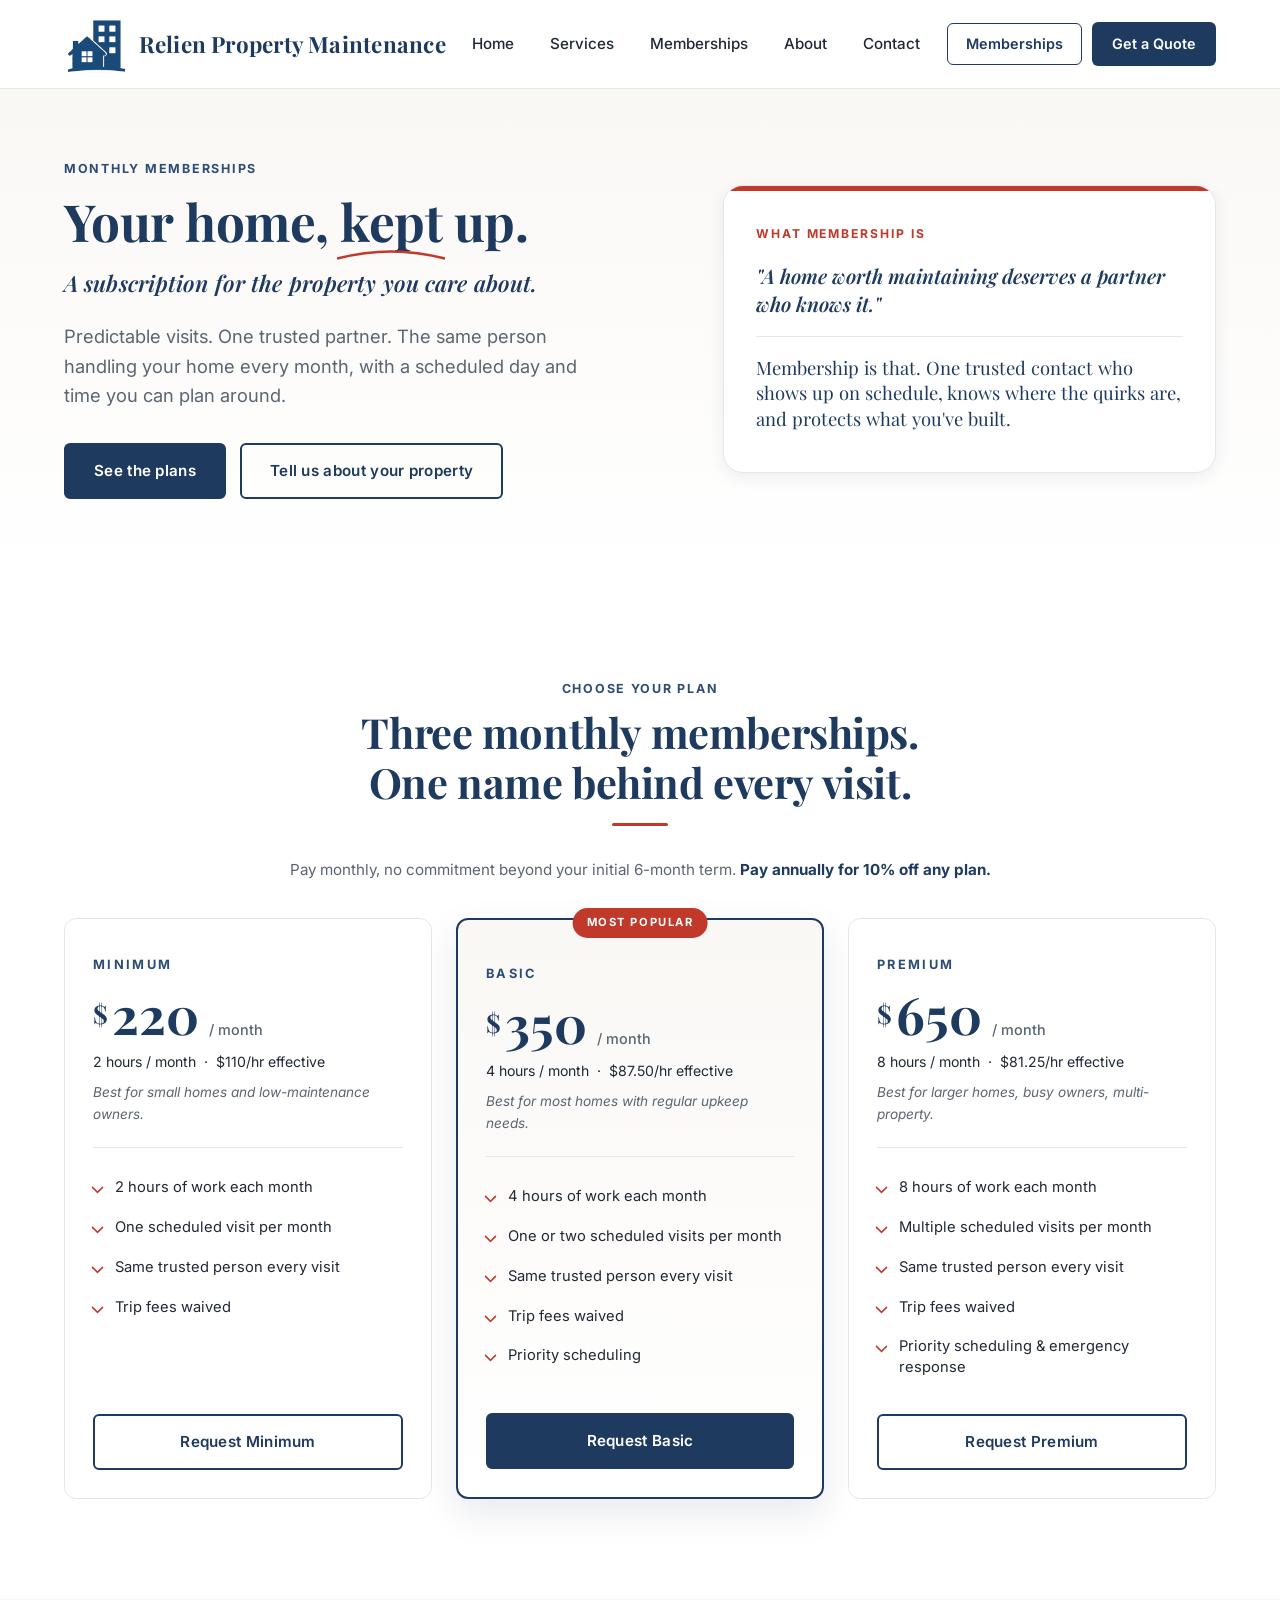
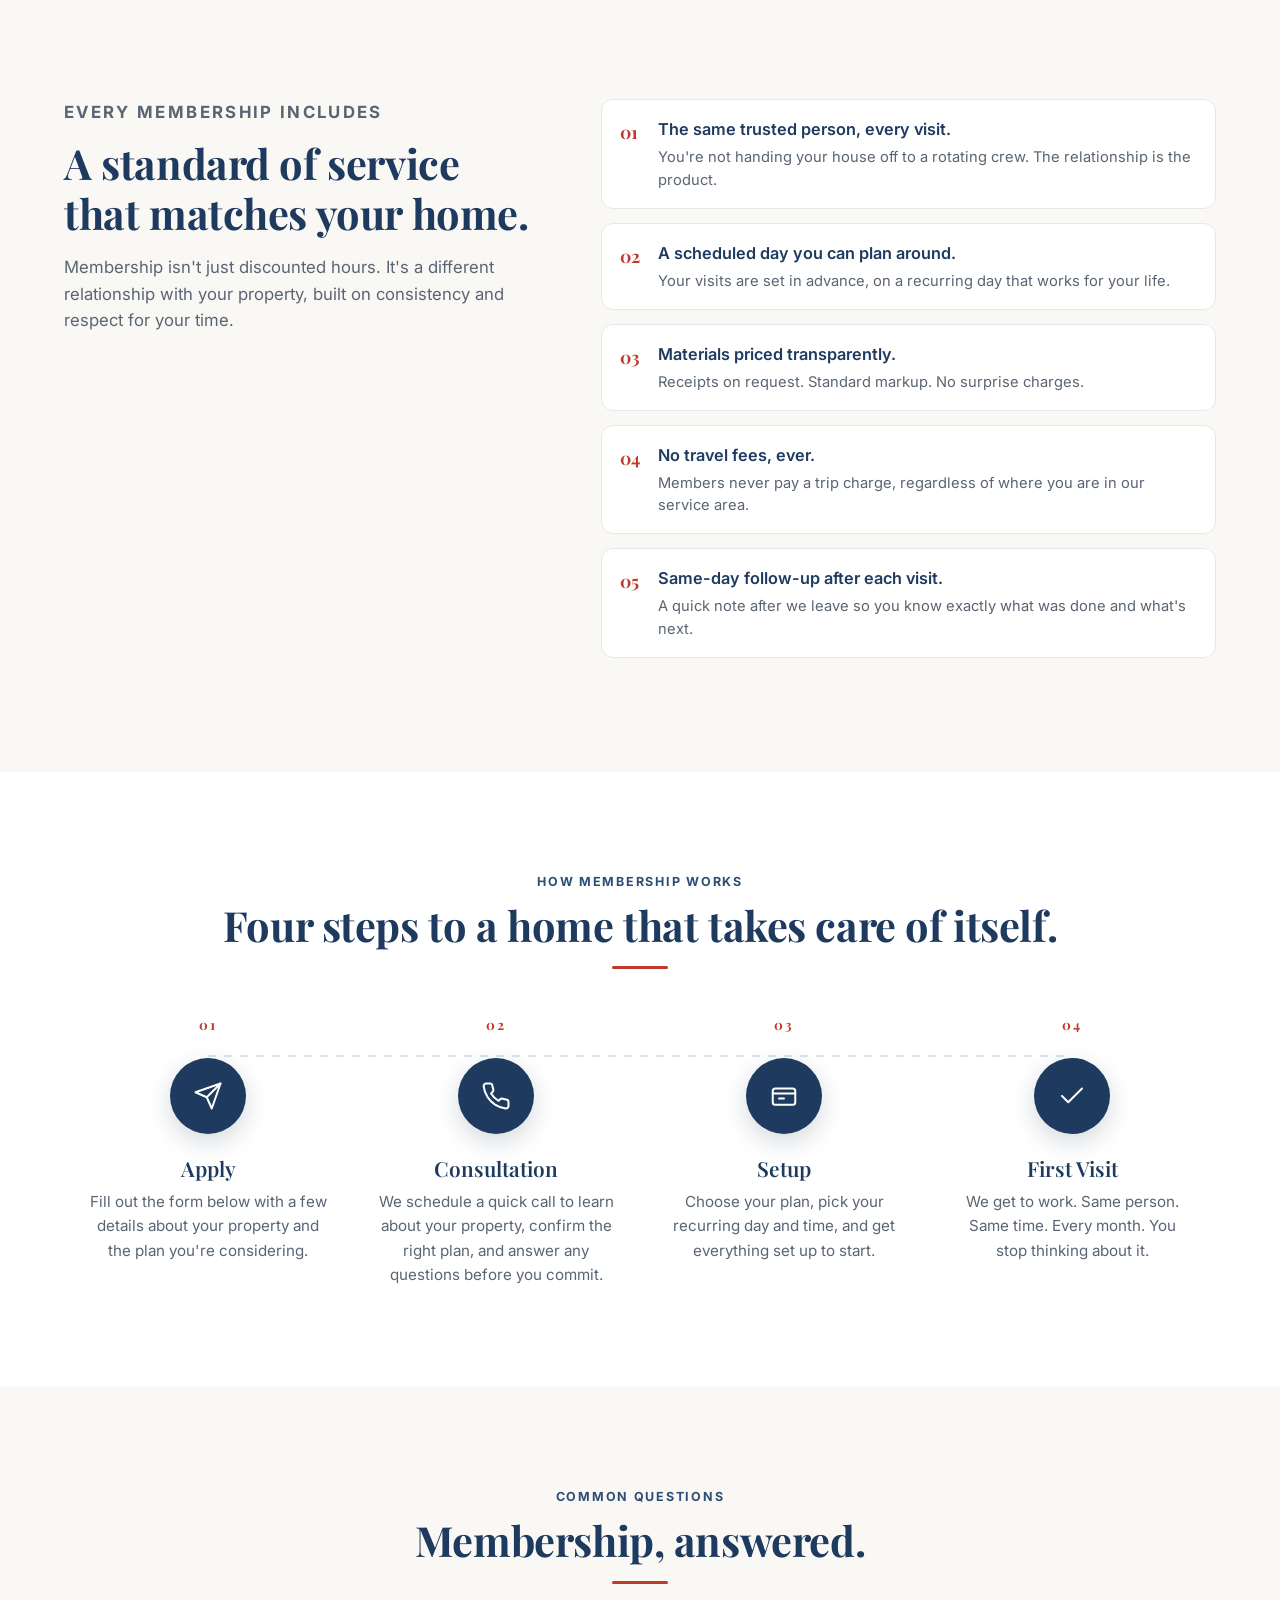
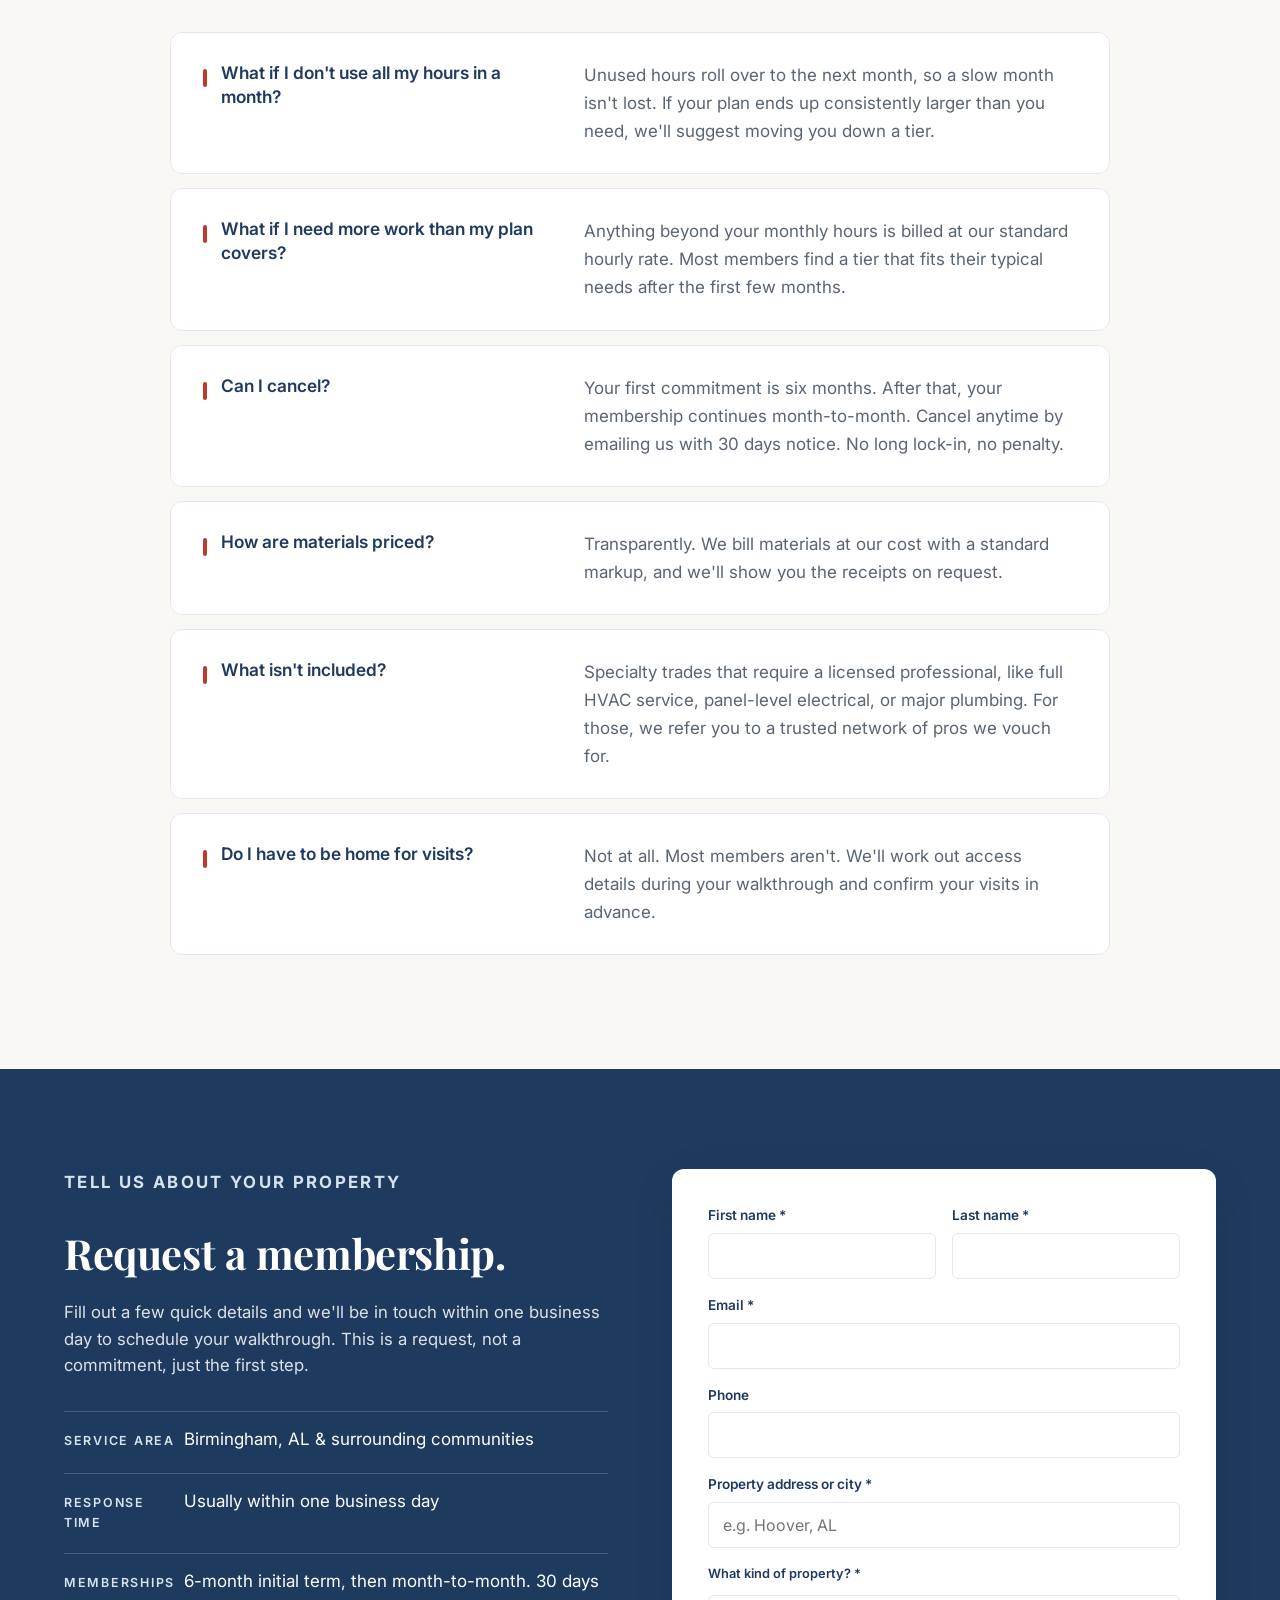
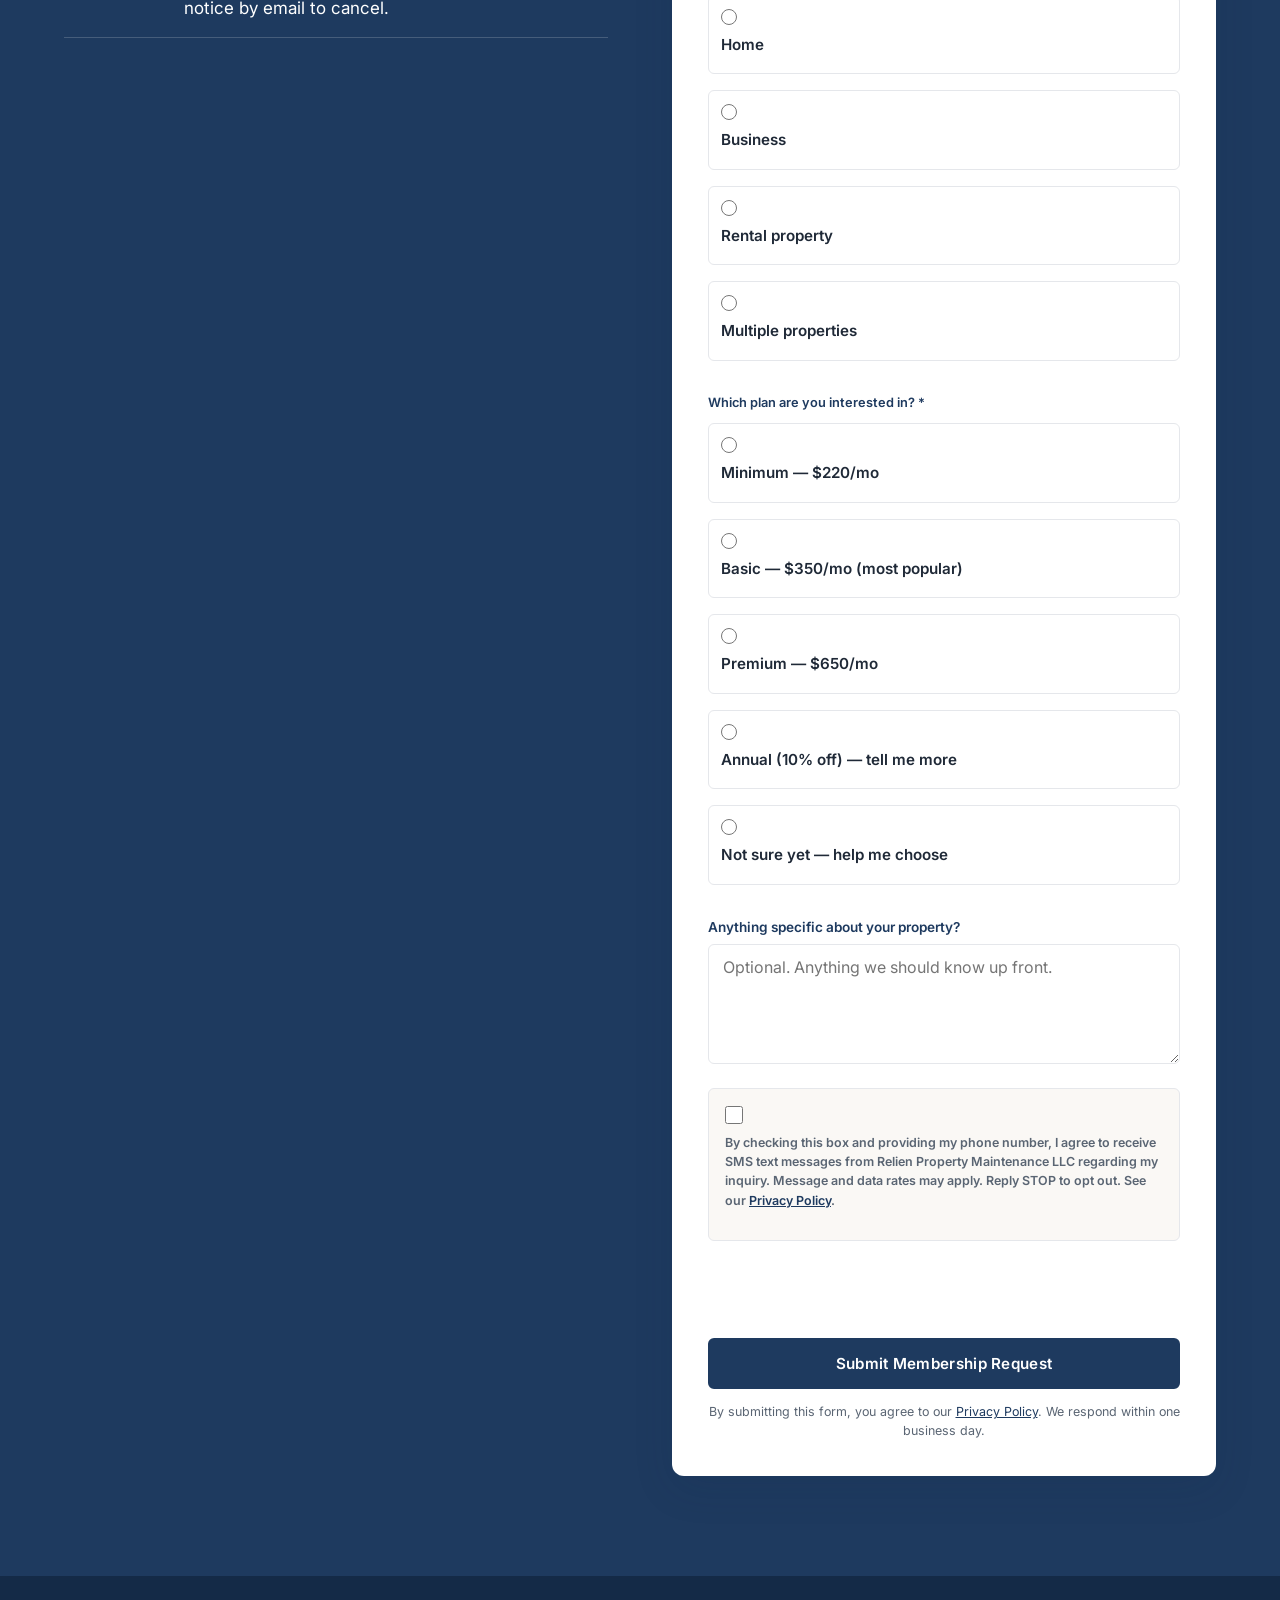
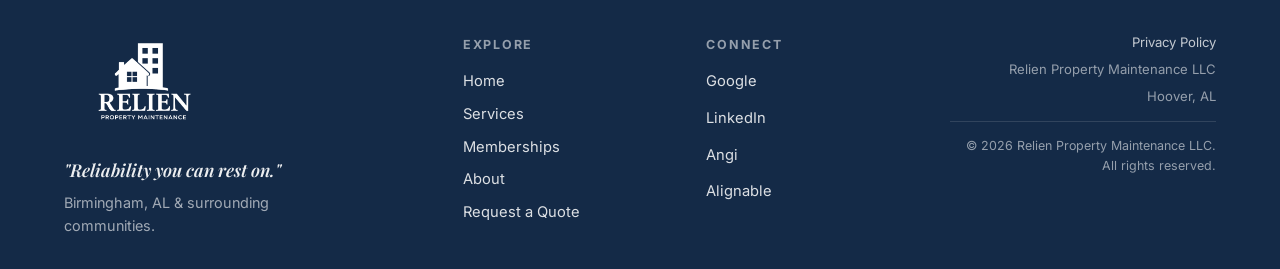
==== commit ce68a4ec: "Memberships: refine hero copy, swap walkthrough->consultation, correct cancellation terms" ====
--- a/memberships.html
+++ b/memberships.html
@@ -28,7 +28,7 @@
   <link rel="preconnect" href="https://fonts.googleapis.com" />
   <link rel="preconnect" href="https://fonts.gstatic.com" crossorigin />
   <link href="https://fonts.googleapis.com/css2?family=Inter:wght@400;500;600;700&family=Playfair+Display:wght@600;700&display=swap" rel="stylesheet" />
-  <link rel="stylesheet" href="styles.css?v=20" />
+  <link rel="stylesheet" href="styles.css?v=21" />
 
   <!-- Cloudflare Turnstile -->
   <script src="https://challenges.cloudflare.com/turnstile/v0/api.js" async defer></script>
@@ -64,10 +64,10 @@
         <h1 class="kinetic-h1">
           <span class="word" style="--i:0">Your</span>
           <span class="word" style="--i:1">home,</span>
-          <span class="word" style="--i:2">kept</span>
-          <span class="word pencil-host" style="--i:3"><span class="pencil-word">up<svg class="pencil-underline" viewBox="0 0 100 12" preserveAspectRatio="none" aria-hidden="true"><path d="M2,10 Q50,1 98,10"/></svg></span></span>.
+          <span class="word pencil-host" style="--i:2"><span class="pencil-word">kept<svg class="pencil-underline" viewBox="0 0 100 12" preserveAspectRatio="none" aria-hidden="true"><path d="M2,10 Q50,1 98,10"/></svg></span></span>
+          <span class="word" style="--i:3">up.</span>
         </h1>
-        <p class="slogan">A subscription for the property you actually care about.</p>
+        <p class="slogan">A subscription for the property you care about.</p>
         <p class="lede">Predictable visits. One trusted partner. The same person handling your home every month, with a scheduled day and time you can plan around.</p>
         <div class="hero-actions">
           <a href="#plans" class="btn btn-primary">See the plans</a>
@@ -75,12 +75,10 @@
         </div>
       </div>
       <div class="mb-hero-card reveal">
-        <p class="mb-hero-card-eyebrow">The shift</p>
-        <p class="mb-hero-card-line">You already schedule your lawn.</p>
-        <p class="mb-hero-card-line">You already schedule your pest control.</p>
-        <p class="mb-hero-card-line">You already schedule your HVAC tune-ups.</p>
+        <p class="mb-hero-card-eyebrow">What Membership Is</p>
+        <p class="mb-hero-card-emphasis">"A home worth maintaining deserves a partner who knows it."</p>
         <div class="mb-hero-card-divider"></div>
-        <p class="mb-hero-card-emphasis">Now you can schedule your property maintenance the same way.</p>
+        <p class="mb-hero-card-line">Membership is that. One trusted contact who shows up on schedule, knows where the quirks are, and protects what you've built.</p>
       </div>
     </div>
   </section>
@@ -204,19 +202,18 @@
             </svg>
           </div>
           <h3>Apply</h3>
-          <p>Fill out the form below with a few details about your property and the plan you're interested in.</p>
+          <p>Fill out the form below with a few details about your property and the plan you're considering.</p>
         </div>
 
         <div class="step">
           <span class="step-num">02</span>
           <div class="step-icon" aria-hidden="true">
             <svg viewBox="0 0 24 24" fill="none" stroke="currentColor" stroke-width="1.6" stroke-linecap="round" stroke-linejoin="round">
-              <path d="M3 11l9-7 9 7v9a2 2 0 0 1-2 2H5a2 2 0 0 1-2-2z"/>
-              <path d="M9 22V12h6v10"/>
+              <path d="M22 16.92v3a2 2 0 0 1-2.18 2 19.79 19.79 0 0 1-8.63-3.07 19.5 19.5 0 0 1-6-6 19.79 19.79 0 0 1-3.07-8.67A2 2 0 0 1 4.11 2h3a2 2 0 0 1 2 1.72 12.84 12.84 0 0 0 .7 2.81 2 2 0 0 1-.45 2.11L8.09 9.91a16 16 0 0 0 6 6l1.27-1.27a2 2 0 0 1 2.11-.45 12.84 12.84 0 0 0 2.81.7A2 2 0 0 1 22 16.92z"/>
             </svg>
           </div>
-          <h3>Walkthrough</h3>
-          <p>We meet at your property to understand your space, your needs, and confirm the right plan.</p>
+          <h3>Consultation</h3>
+          <p>We schedule a quick call to learn about your property, confirm the right plan, and answer any questions before you commit.</p>
         </div>
 
         <div class="step">
@@ -268,7 +265,7 @@
 
         <div class="faq-item">
           <h3>Can I cancel?</h3>
-          <p>Yes. After your initial term, you can cancel anytime with thirty days notice. No long lock-in.</p>
+          <p>Your first commitment is six months. After that, your membership continues month-to-month. Cancel anytime by emailing us with 30 days notice. No long lock-in, no penalty.</p>
         </div>
 
         <div class="faq-item">
@@ -300,7 +297,7 @@
         <ul class="contact-info">
           <li><strong>Service Area</strong> Birmingham, AL &amp; surrounding communities</li>
           <li><strong>Response Time</strong> Usually within one business day</li>
-          <li><strong>Memberships</strong> 6-month initial term, then month-to-month with 30 days notice</li>
+          <li><strong>Memberships</strong> 6-month initial term, then month-to-month. 30 days notice by email to cancel.</li>
         </ul>
       </div>
 
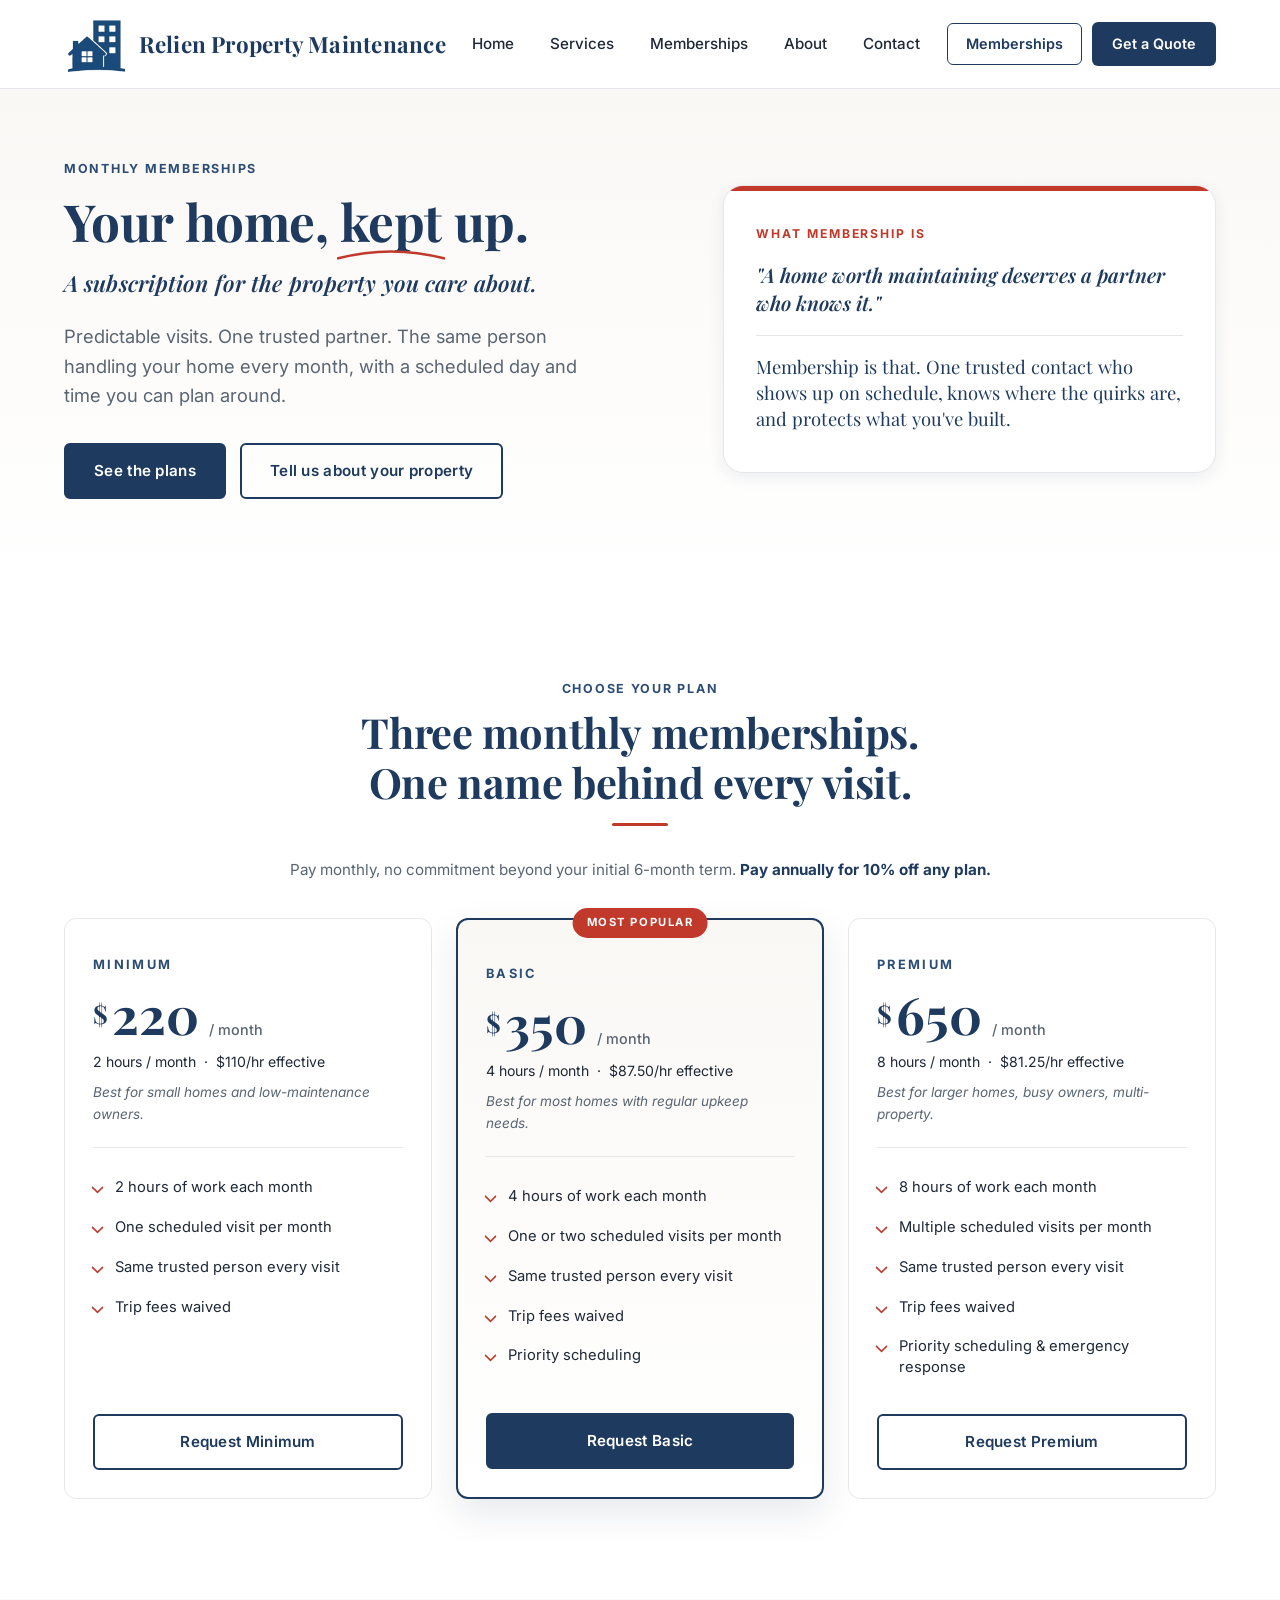
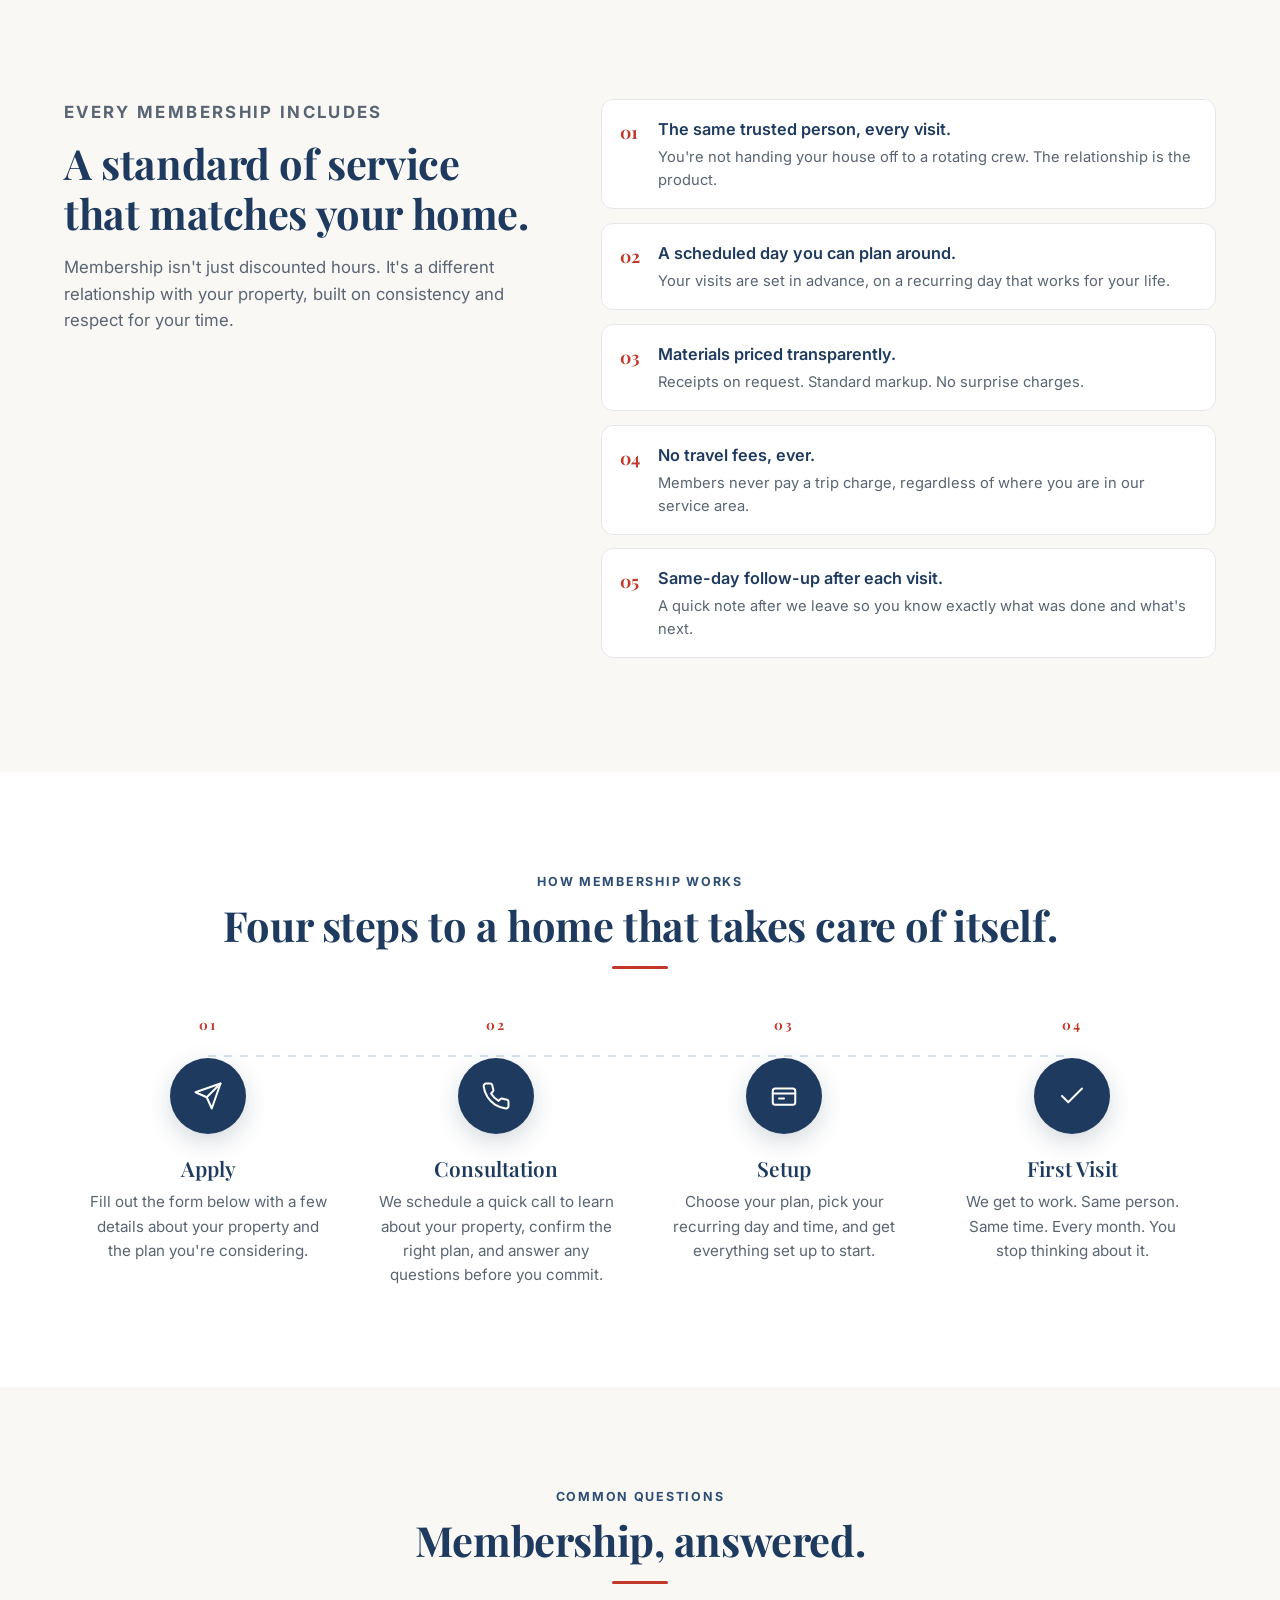
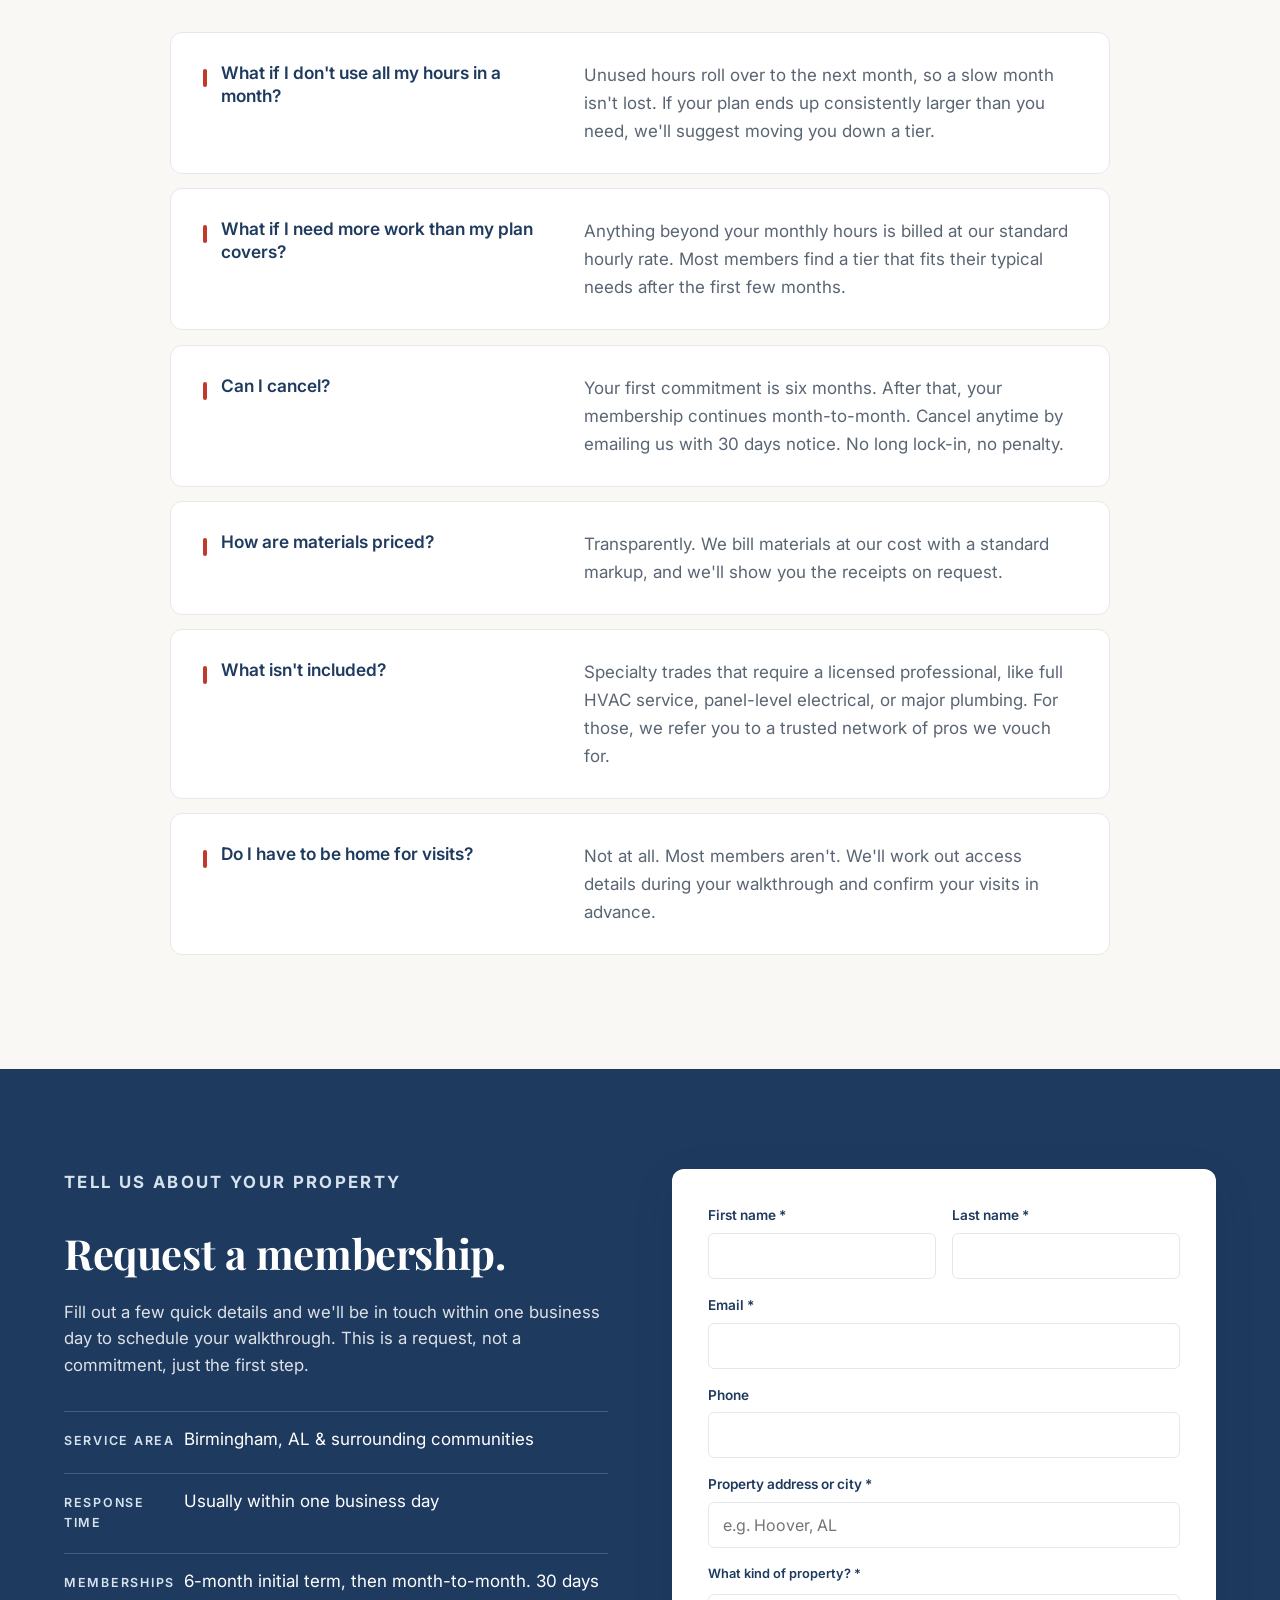
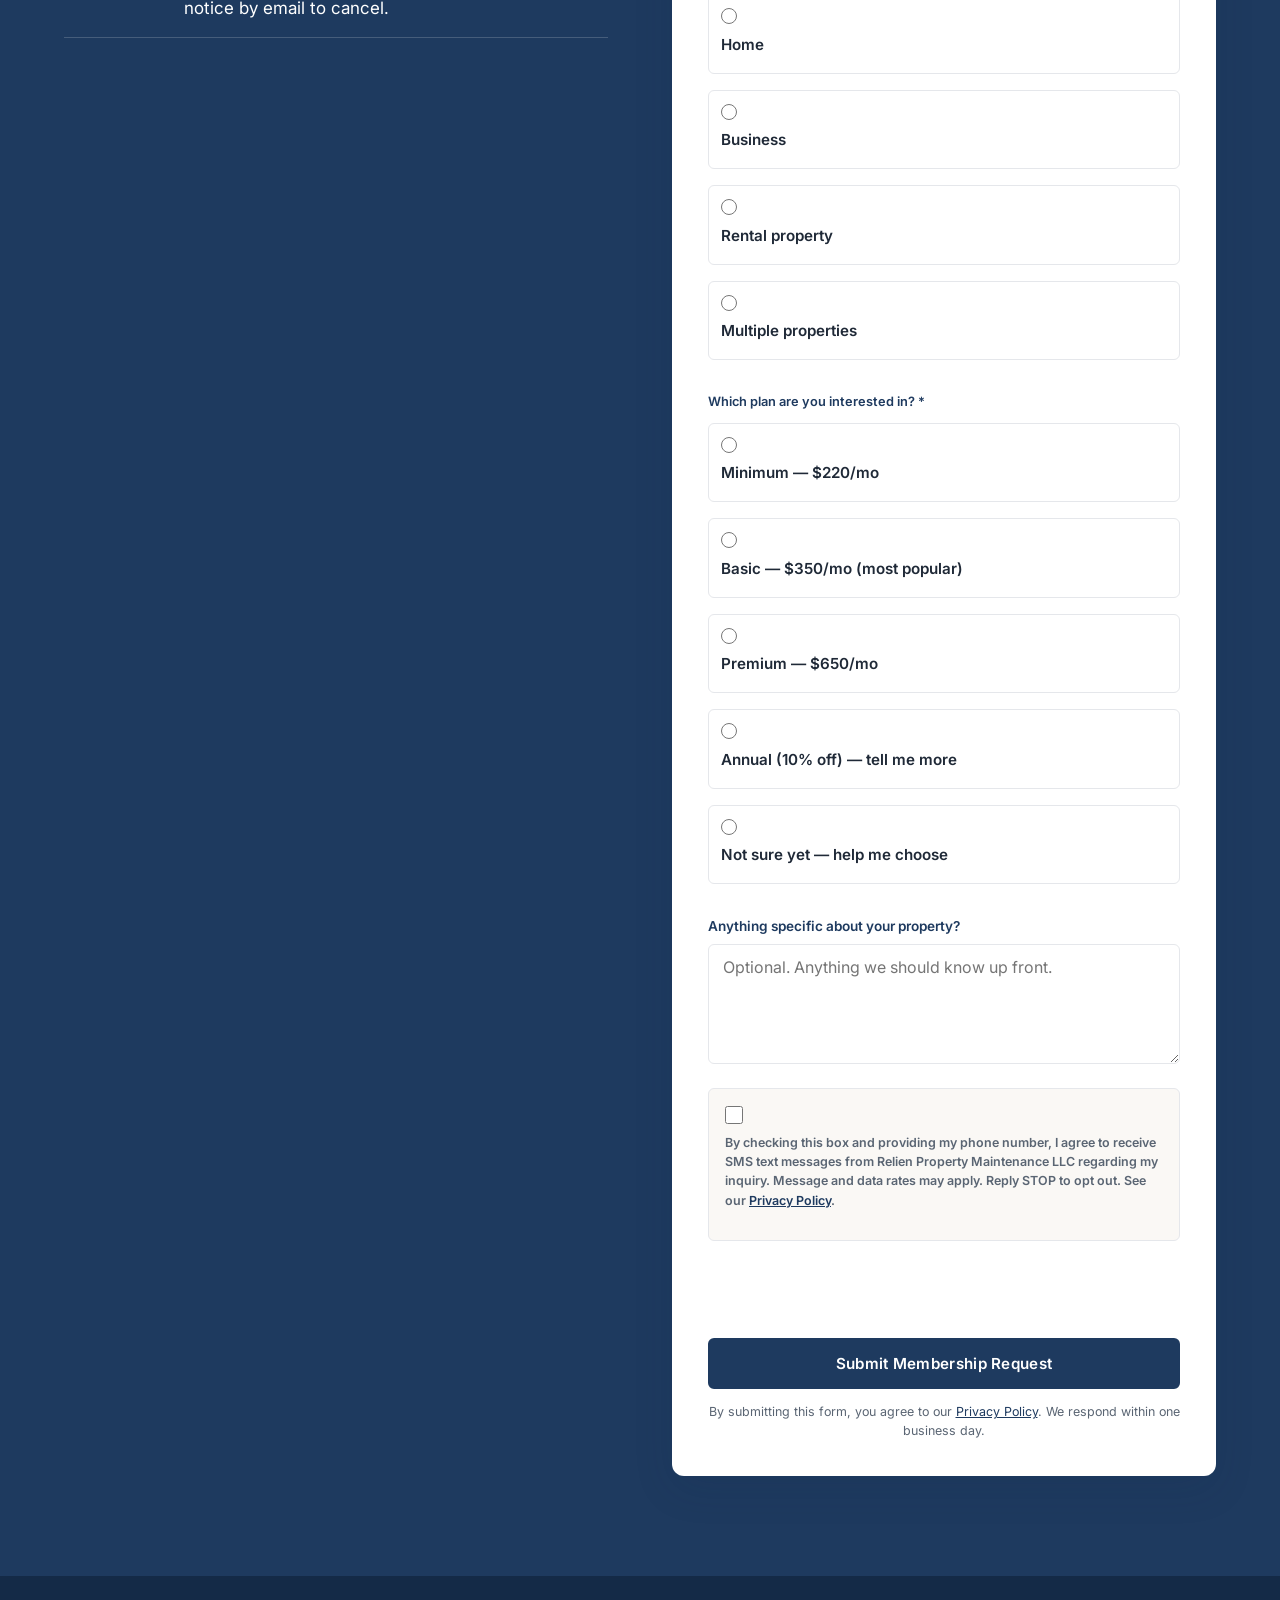
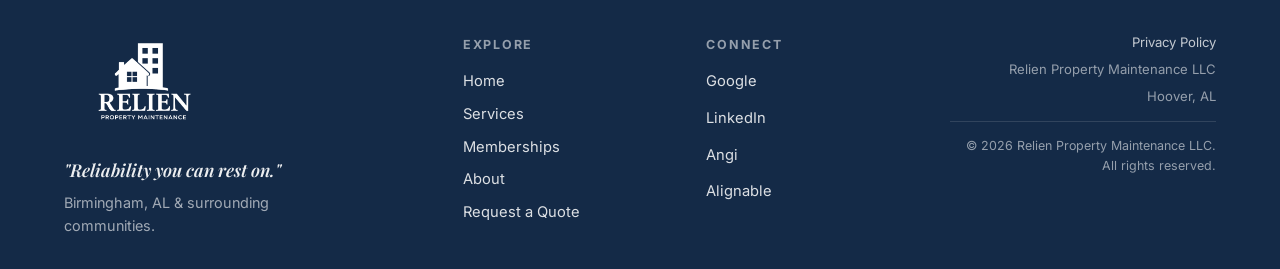
==== commit d0de3ac4: "Perf: faster animation durations, GPU-accelerated transforms, kill expensive box-shadow pulse, prelo" ====
--- a/memberships.html
+++ b/memberships.html
@@ -28,7 +28,7 @@
   <link rel="preconnect" href="https://fonts.googleapis.com" />
   <link rel="preconnect" href="https://fonts.gstatic.com" crossorigin />
   <link href="https://fonts.googleapis.com/css2?family=Inter:wght@400;500;600;700&family=Playfair+Display:wght@600;700&display=swap" rel="stylesheet" />
-  <link rel="stylesheet" href="styles.css?v=21" />
+  <link rel="stylesheet" href="styles.css?v=22" />
 
   <!-- Cloudflare Turnstile -->
   <script src="https://challenges.cloudflare.com/turnstile/v0/api.js" async defer></script>
@@ -434,7 +434,7 @@
             io.unobserve(entry.target);
           }
         });
-      }, { threshold: 0.12, rootMargin: '0px 0px -60px 0px' });
+      }, { threshold: 0.08, rootMargin: '0px 0px -40px 0px' });
       reveals.forEach((el) => io.observe(el));
     } else {
       reveals.forEach((el) => el.classList.add('is-visible'));
--- a/styles.css
+++ b/styles.css
@@ -21,45 +21,49 @@
   to   { transform: scaleX(1); }
 }
 
-/* Hero entrance on page load — staggered */
+/* Hero entrance on page load — staggered, tightened for snappier feel */
 .hero-content > * {
-  animation: fadeUp 0.75s ease-out backwards;
-}
-.hero-content > *:nth-child(1) { animation-delay: 0.10s; }
-.hero-content > *:nth-child(2) { animation-delay: 0.22s; }
-.hero-content > *:nth-child(3) { animation-delay: 0.34s; }
-.hero-content > *:nth-child(4) { animation-delay: 0.46s; }
-.hero-content > *:nth-child(5) { animation-delay: 0.58s; }
+  animation: fadeUp 0.5s ease-out backwards;
+  will-change: transform, opacity;
+}
+.hero-content > *:nth-child(1) { animation-delay: 0.05s; }
+.hero-content > *:nth-child(2) { animation-delay: 0.12s; }
+.hero-content > *:nth-child(3) { animation-delay: 0.19s; }
+.hero-content > *:nth-child(4) { animation-delay: 0.26s; }
+.hero-content > *:nth-child(5) { animation-delay: 0.33s; }
 
 .hero-image {
-  animation: fadeInLeft 0.85s 0.05s ease-out backwards;
-}
-
-/* Scroll-triggered reveals (toggled by IntersectionObserver) */
+  animation: fadeInLeft 0.6s 0.05s ease-out backwards;
+  will-change: transform, opacity;
+}
+
+/* Scroll-triggered reveals — shorter durations + GPU promotion */
 .reveal {
   opacity: 0;
-  transform: translateY(32px);
-  transition: opacity 0.8s ease-out, transform 0.8s ease-out;
+  transform: translate3d(0, 22px, 0);
+  transition: opacity 0.45s ease-out, transform 0.45s ease-out;
+  will-change: transform, opacity;
 }
 .reveal.is-visible {
   opacity: 1;
-  transform: translateY(0);
+  transform: translate3d(0, 0, 0);
 }
 
 .reveal-stagger > * {
   opacity: 0;
-  transform: translateY(28px);
-  transition: opacity 0.7s ease-out, transform 0.7s ease-out;
+  transform: translate3d(0, 20px, 0);
+  transition: opacity 0.4s ease-out, transform 0.4s ease-out;
+  will-change: transform, opacity;
 }
 .reveal-stagger.is-visible > * {
   opacity: 1;
-  transform: translateY(0);
-}
-.reveal-stagger.is-visible > *:nth-child(1) { transition-delay: 0.05s; }
-.reveal-stagger.is-visible > *:nth-child(2) { transition-delay: 0.18s; }
-.reveal-stagger.is-visible > *:nth-child(3) { transition-delay: 0.31s; }
-.reveal-stagger.is-visible > *:nth-child(4) { transition-delay: 0.44s; }
-.reveal-stagger.is-visible > *:nth-child(5) { transition-delay: 0.57s; }
+  transform: translate3d(0, 0, 0);
+}
+.reveal-stagger.is-visible > *:nth-child(1) { transition-delay: 0.03s; }
+.reveal-stagger.is-visible > *:nth-child(2) { transition-delay: 0.10s; }
+.reveal-stagger.is-visible > *:nth-child(3) { transition-delay: 0.17s; }
+.reveal-stagger.is-visible > *:nth-child(4) { transition-delay: 0.24s; }
+.reveal-stagger.is-visible > *:nth-child(5) { transition-delay: 0.31s; }
 
 /* Reduced-motion: kill all animation */
 @media (prefers-reduced-motion: reduce) {
@@ -760,7 +764,7 @@
   overflow: hidden;
   display: flex;
   flex-direction: column;
-  transition: transform 0.35s ease, box-shadow 0.35s ease, border-top-color 0.35s ease;
+  transition: transform 0.22s ease, box-shadow 0.22s ease, border-top-color 0.22s ease;
 }
 .service-card::before {
   content: '';
@@ -1025,9 +1029,10 @@
 .kinetic-h1 .word {
   display: inline-block;
   opacity: 0;
-  transform: translateY(28px);
-  animation: wordSlideUp 0.65s cubic-bezier(.2, .7, .25, 1) forwards;
-  animation-delay: calc(0.45s + var(--i, 0) * 0.11s);
+  transform: translate3d(0, 22px, 0);
+  animation: wordSlideUp 0.45s cubic-bezier(.2, .7, .25, 1) forwards;
+  animation-delay: calc(0.25s + var(--i, 0) * 0.07s);
+  will-change: transform, opacity;
 }
 .kinetic-h1 .word.pencil-host { overflow: visible; }
 @keyframes wordSlideUp {
@@ -1208,21 +1213,17 @@
 }
 .floating-cta.is-visible {
   opacity: 1;
-  transform: translateY(0) scale(1);
+  transform: translate3d(0, 0, 0) scale(1);
   pointer-events: auto;
-  animation: ctaPulse 3.5s 1s ease-in-out infinite;
 }
 .floating-cta:hover {
   background: var(--navy-deep);
+  transform: translate3d(0, -2px, 0) scale(1);
 }
 .floating-cta .cta-spark {
   width: 18px;
   height: 18px;
   color: var(--pale-blue);
-}
-@keyframes ctaPulse {
-  0%, 100% { box-shadow: 0 10px 30px rgba(20, 42, 71, 0.35); }
-  50% { box-shadow: 0 10px 30px rgba(20, 42, 71, 0.35), 0 0 0 8px rgba(168, 48, 42, 0.12); }
 }
 
 /* ============================================================
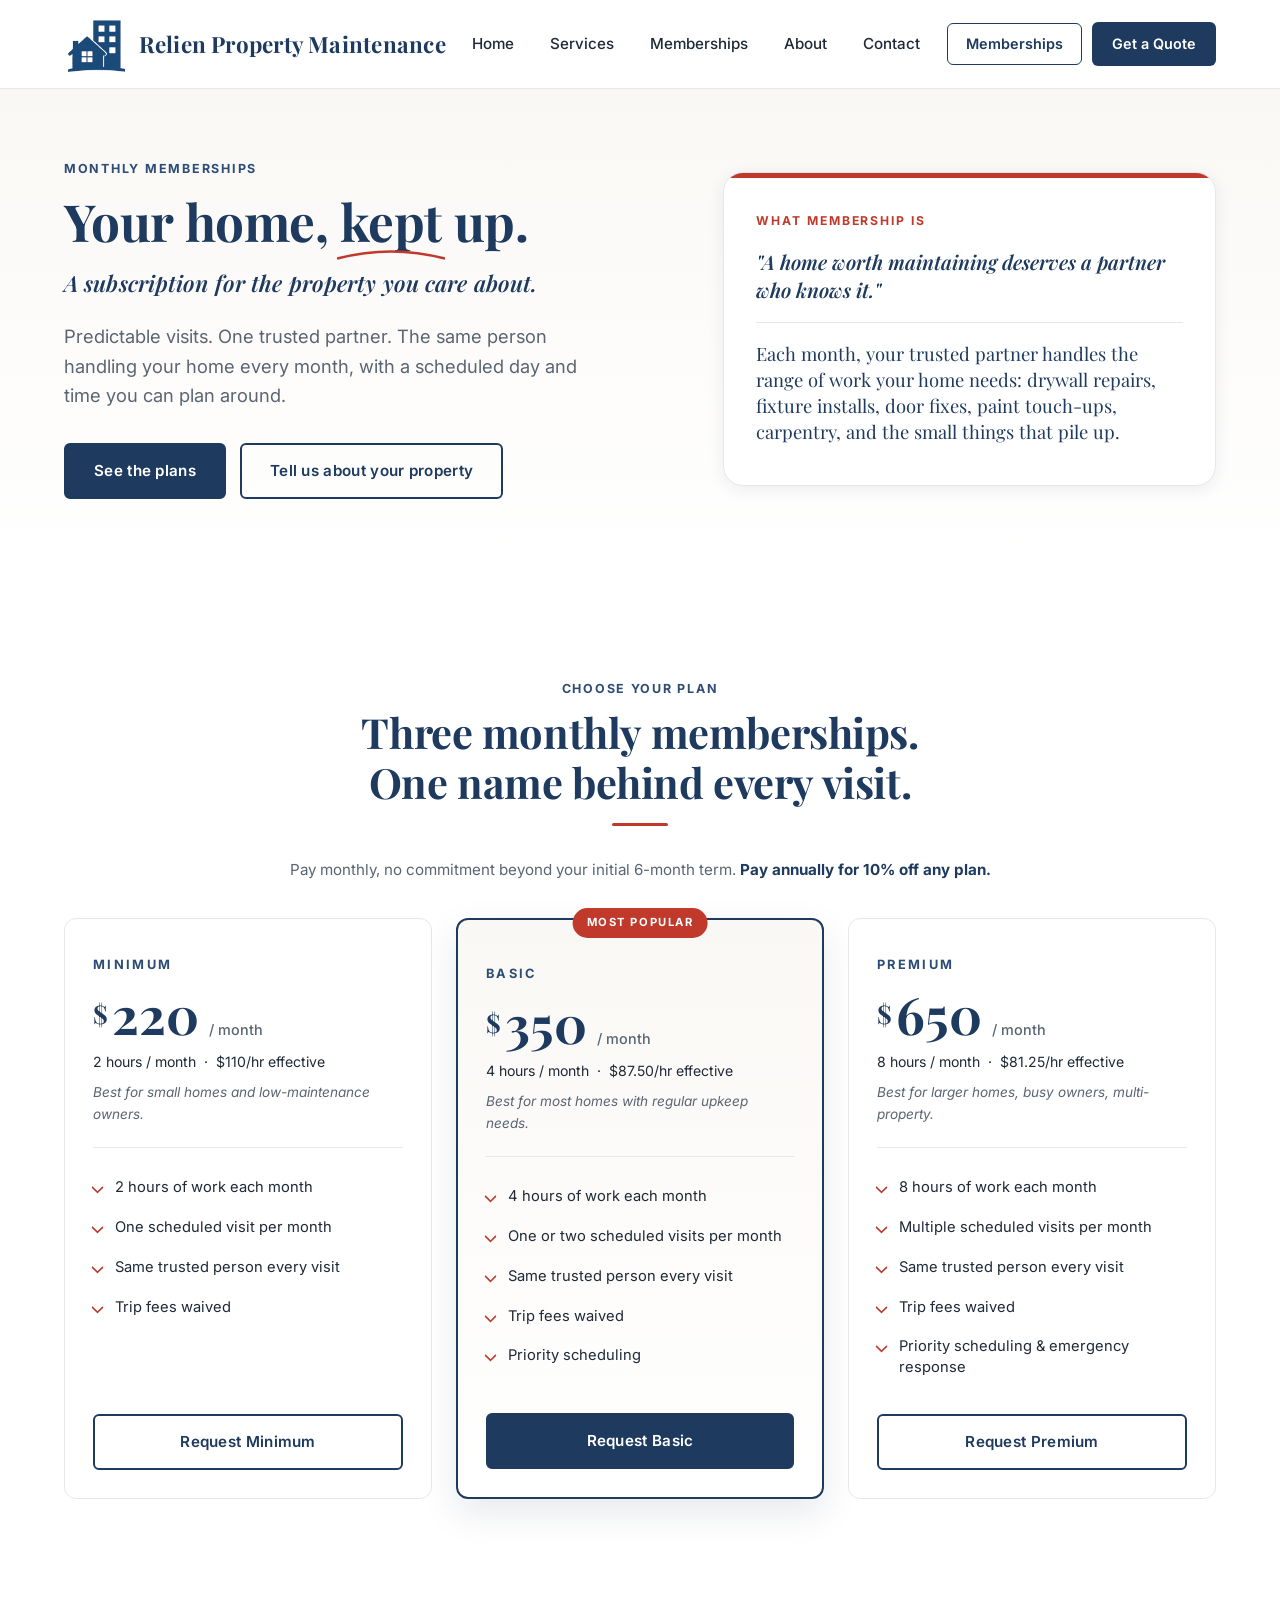
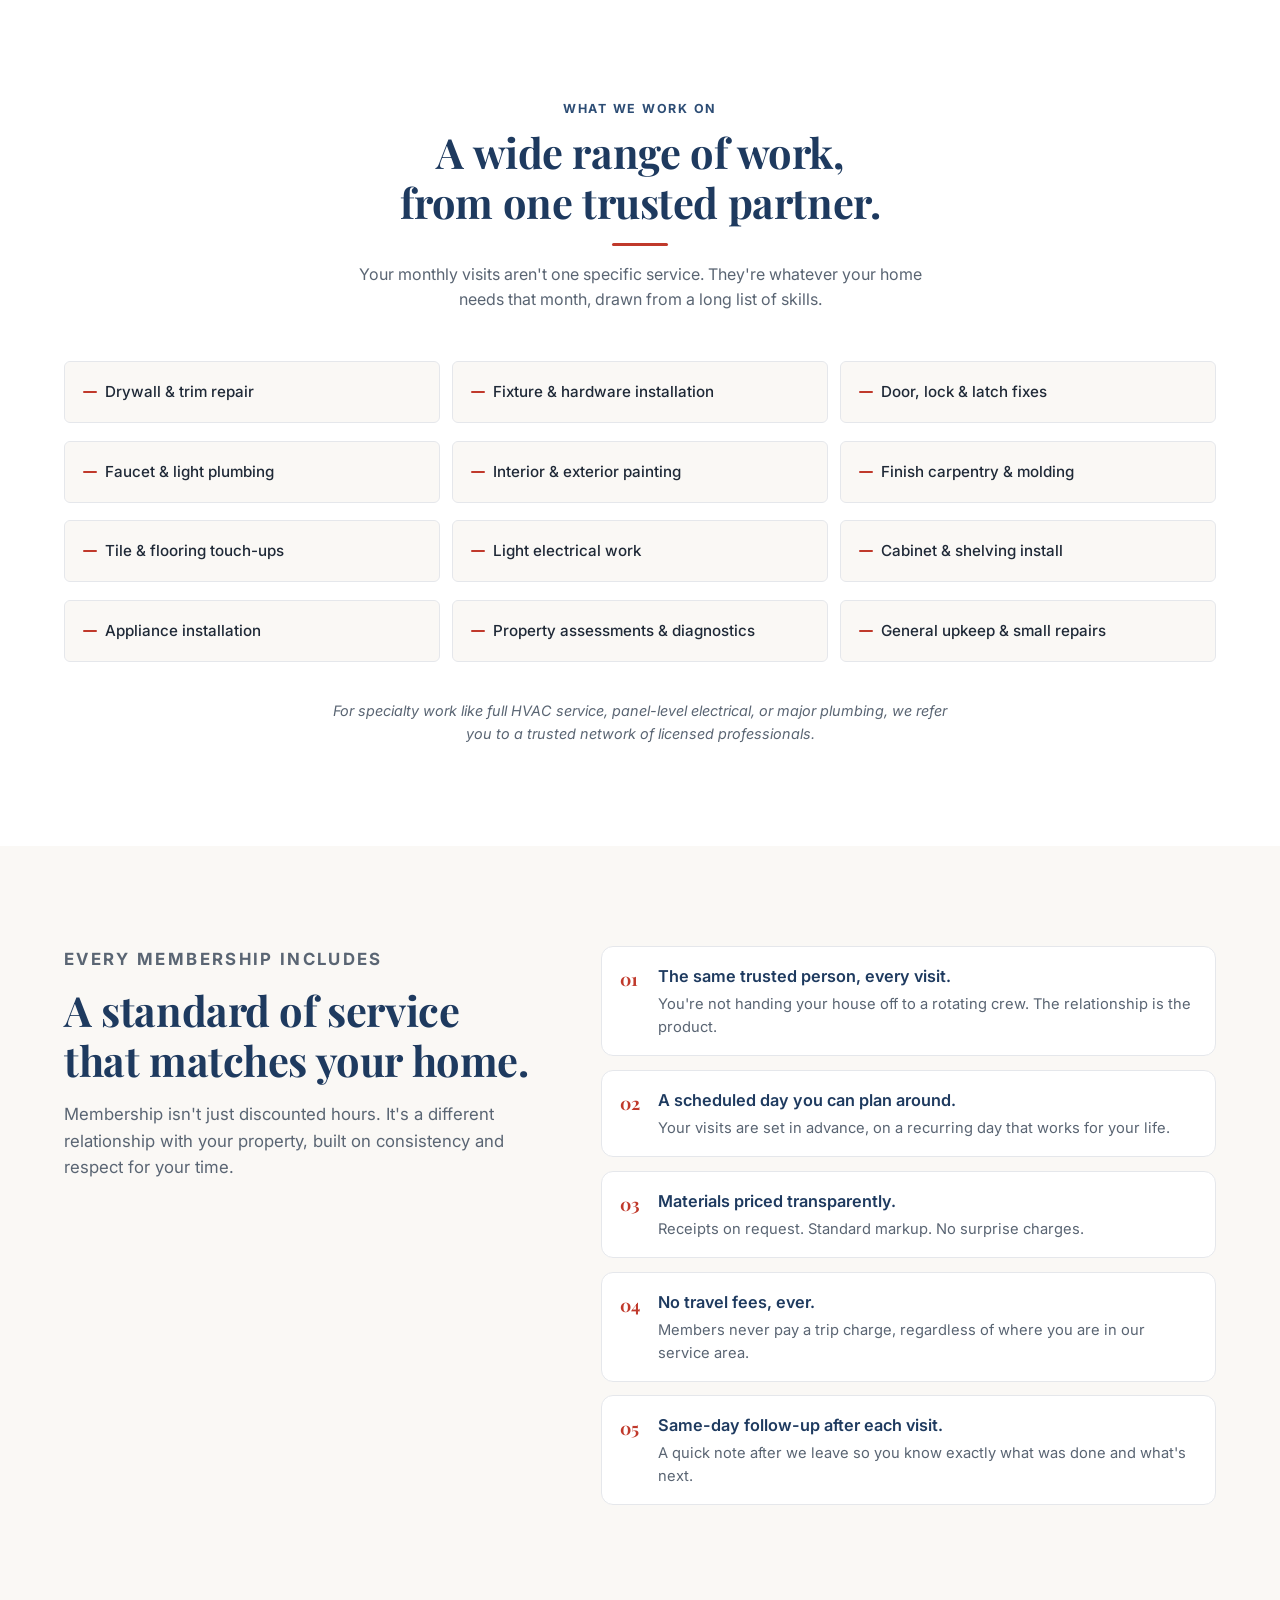
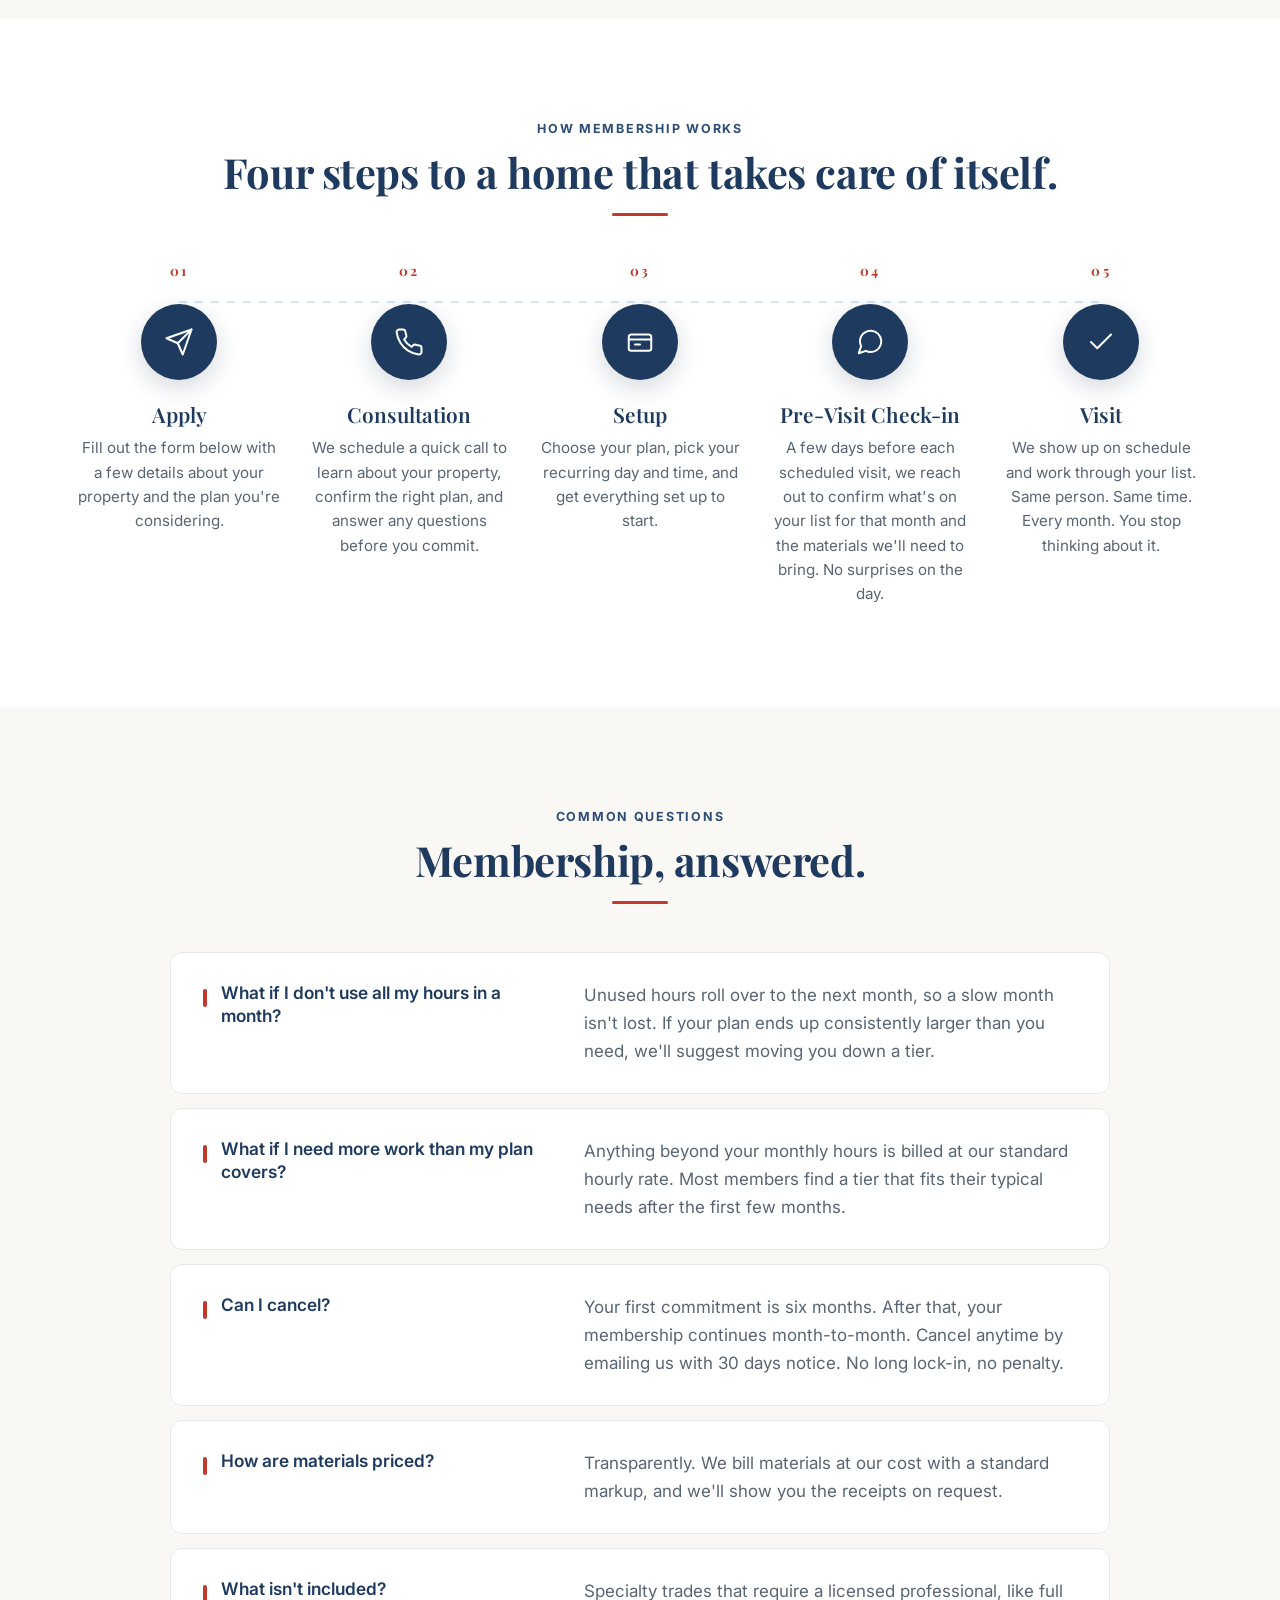
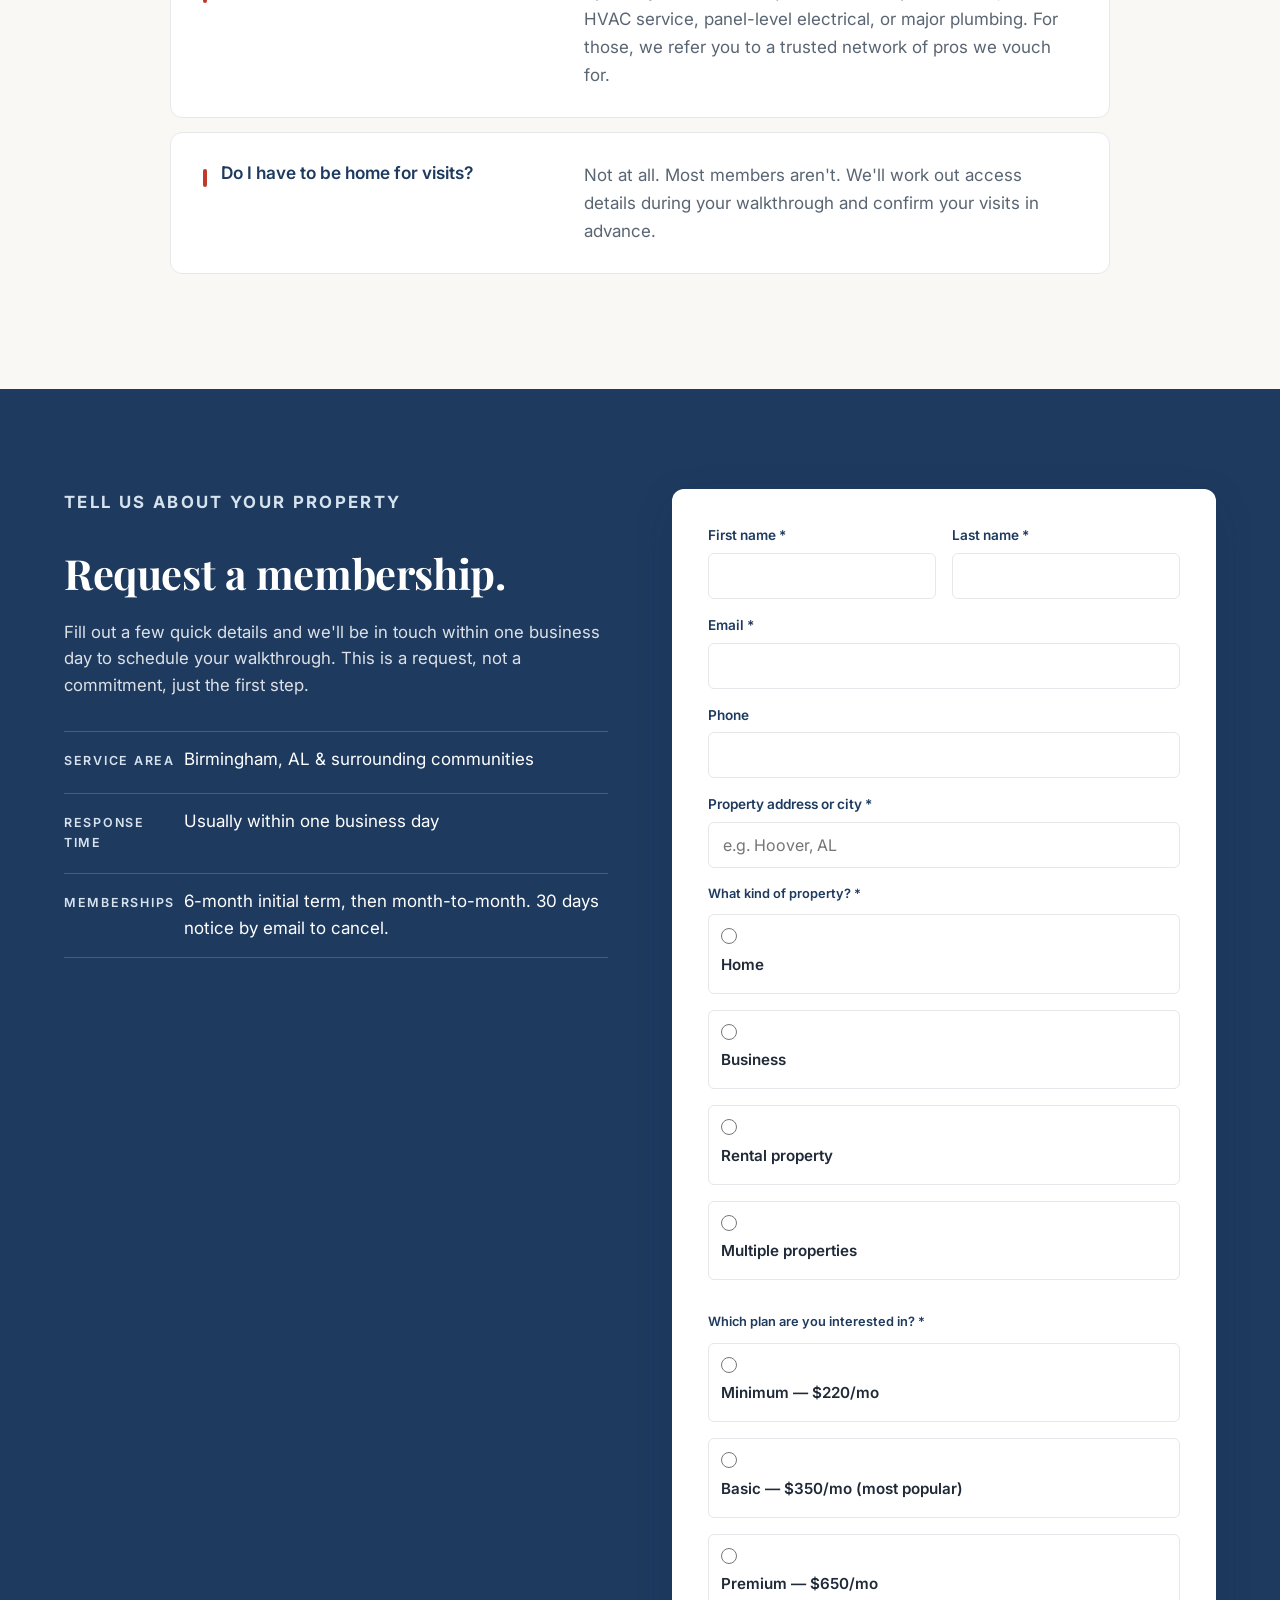
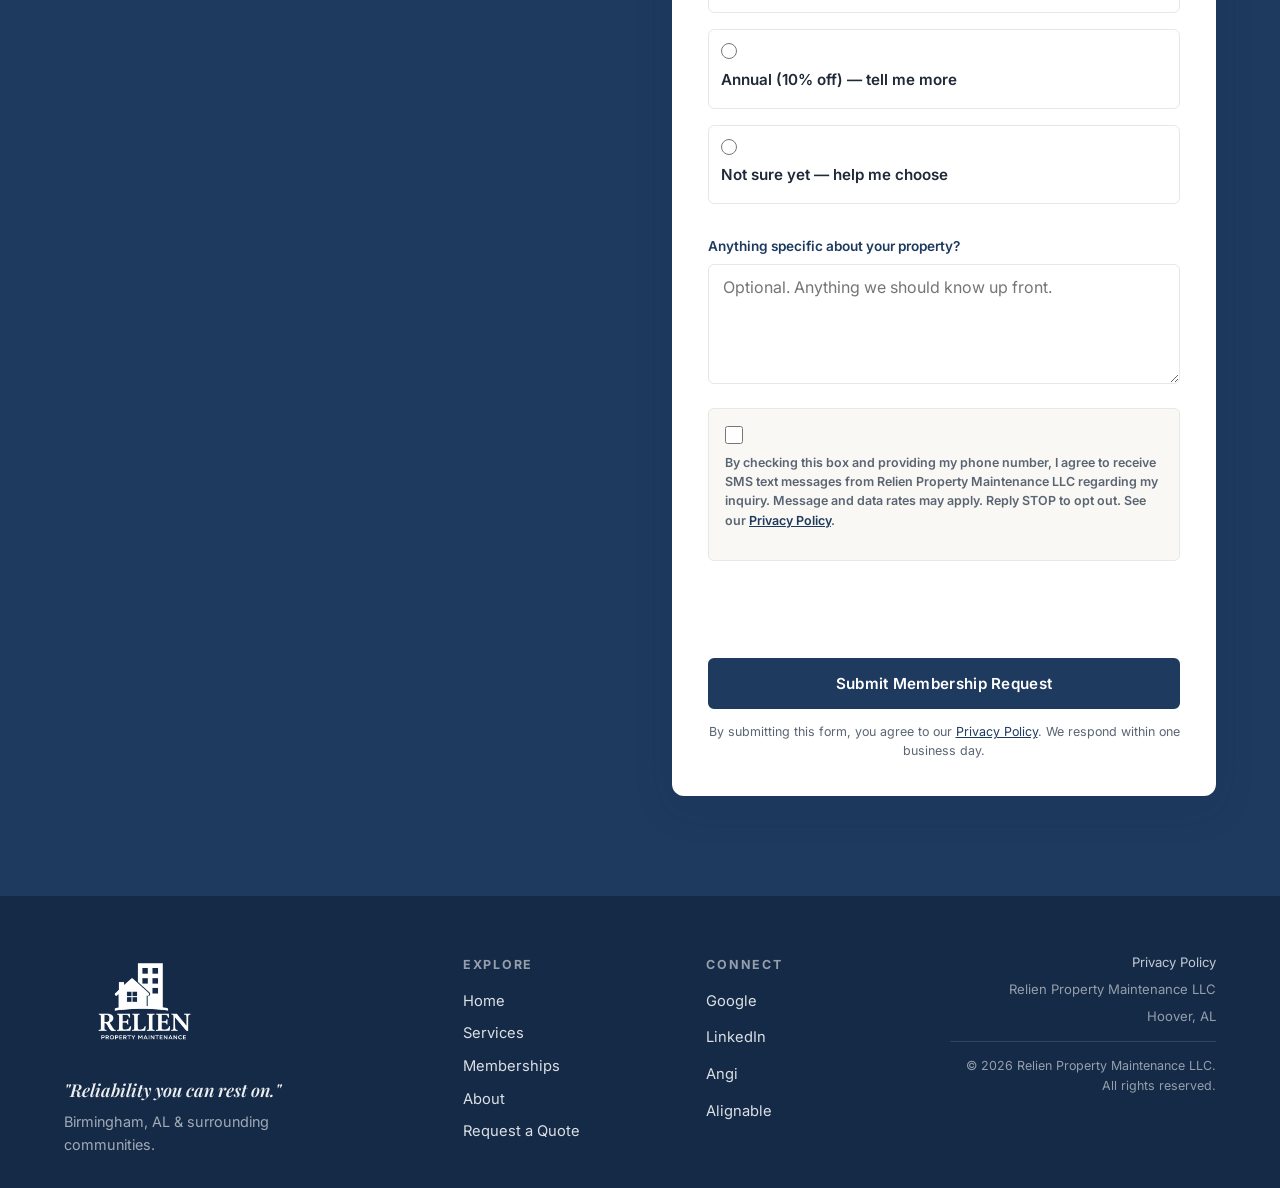
==== commit 794ca24e: "Memberships: ground hero card in concrete tasks; add 'What We Work On' section; add Pre-Visit Check-" ====
--- a/memberships.html
+++ b/memberships.html
@@ -28,7 +28,7 @@
   <link rel="preconnect" href="https://fonts.googleapis.com" />
   <link rel="preconnect" href="https://fonts.gstatic.com" crossorigin />
   <link href="https://fonts.googleapis.com/css2?family=Inter:wght@400;500;600;700&family=Playfair+Display:wght@600;700&display=swap" rel="stylesheet" />
-  <link rel="stylesheet" href="styles.css?v=22" />
+  <link rel="stylesheet" href="styles.css?v=23" />
 
   <!-- Cloudflare Turnstile -->
   <script src="https://challenges.cloudflare.com/turnstile/v0/api.js" async defer></script>
@@ -78,7 +78,7 @@
         <p class="mb-hero-card-eyebrow">What Membership Is</p>
         <p class="mb-hero-card-emphasis">"A home worth maintaining deserves a partner who knows it."</p>
         <div class="mb-hero-card-divider"></div>
-        <p class="mb-hero-card-line">Membership is that. One trusted contact who shows up on schedule, knows where the quirks are, and protects what you've built.</p>
+        <p class="mb-hero-card-line">Each month, your trusted partner handles the range of work your home needs: drywall repairs, fixture installs, door fixes, paint touch-ups, carpentry, and the small things that pile up.</p>
       </div>
     </div>
   </section>
@@ -144,6 +144,32 @@
         </article>
 
       </div>
+    </div>
+  </section>
+
+  <!-- ============ WHAT WE WORK ON ============ -->
+  <section class="mb-scope">
+    <div class="container">
+      <header class="section-header reveal">
+        <p class="eyebrow">What We Work On</p>
+        <h2>A wide range of work,<br />from one trusted partner.</h2>
+        <p class="mb-scope-sub">Your monthly visits aren't one specific service. They're whatever your home needs that month, drawn from a long list of skills.</p>
+      </header>
+      <ul class="mb-scope-grid reveal-stagger">
+        <li class="mb-scope-item">Drywall &amp; trim repair</li>
+        <li class="mb-scope-item">Fixture &amp; hardware installation</li>
+        <li class="mb-scope-item">Door, lock &amp; latch fixes</li>
+        <li class="mb-scope-item">Faucet &amp; light plumbing</li>
+        <li class="mb-scope-item">Interior &amp; exterior painting</li>
+        <li class="mb-scope-item">Finish carpentry &amp; molding</li>
+        <li class="mb-scope-item">Tile &amp; flooring touch-ups</li>
+        <li class="mb-scope-item">Light electrical work</li>
+        <li class="mb-scope-item">Cabinet &amp; shelving install</li>
+        <li class="mb-scope-item">Appliance installation</li>
+        <li class="mb-scope-item">Property assessments &amp; diagnostics</li>
+        <li class="mb-scope-item">General upkeep &amp; small repairs</li>
+      </ul>
+      <p class="mb-scope-note reveal">For specialty work like full HVAC service, panel-level electrical, or major plumbing, we refer you to a trusted network of licensed professionals.</p>
     </div>
   </section>
 
@@ -192,7 +218,7 @@
         <p class="eyebrow">How Membership Works</p>
         <h2>Four steps to a home that takes care of itself.</h2>
       </header>
-      <div class="process-steps reveal-stagger">
+      <div class="process-steps process-steps--five reveal-stagger">
 
         <div class="step">
           <span class="step-num">01</span>
@@ -233,11 +259,22 @@
           <span class="step-num">04</span>
           <div class="step-icon" aria-hidden="true">
             <svg viewBox="0 0 24 24" fill="none" stroke="currentColor" stroke-width="1.6" stroke-linecap="round" stroke-linejoin="round">
+              <path d="M21 11.5a8.38 8.38 0 0 1-.9 3.8 8.5 8.5 0 0 1-7.6 4.7 8.38 8.38 0 0 1-3.8-.9L3 21l1.9-5.7a8.38 8.38 0 0 1-.9-3.8 8.5 8.5 0 0 1 4.7-7.6 8.38 8.38 0 0 1 3.8-.9h.5a8.48 8.48 0 0 1 8 8v.5z"/>
+            </svg>
+          </div>
+          <h3>Pre-Visit Check-in</h3>
+          <p>A few days before each scheduled visit, we reach out to confirm what's on your list for that month and the materials we'll need to bring. No surprises on the day.</p>
+        </div>
+
+        <div class="step">
+          <span class="step-num">05</span>
+          <div class="step-icon" aria-hidden="true">
+            <svg viewBox="0 0 24 24" fill="none" stroke="currentColor" stroke-width="1.6" stroke-linecap="round" stroke-linejoin="round">
               <path d="M20 6L9 17l-5-5"/>
             </svg>
           </div>
-          <h3>First Visit</h3>
-          <p>We get to work. Same person. Same time. Every month. You stop thinking about it.</p>
+          <h3>Visit</h3>
+          <p>We show up on schedule and work through your list. Same person. Same time. Every month. You stop thinking about it.</p>
         </div>
 
       </div>
--- a/styles.css
+++ b/styles.css
@@ -1933,6 +1933,75 @@
 }
 
 /* ============================================================
+   Memberships — "What We Work On" section
+   ============================================================ */
+
+.mb-scope {
+  padding: 100px 0;
+  background: var(--white);
+}
+.mb-scope-sub {
+  margin: 16px auto 0;
+  max-width: 580px;
+  color: var(--text-muted);
+  font-size: 1rem;
+}
+.mb-scope-grid {
+  display: grid;
+  grid-template-columns: repeat(3, 1fr);
+  gap: 12px;
+  list-style: none;
+  padding: 0;
+  margin: 44px 0 32px;
+}
+.mb-scope-item {
+  position: relative;
+  padding: 18px 20px 18px 40px;
+  background: var(--cream);
+  border: 1px solid var(--border);
+  border-radius: var(--radius-sm);
+  font-size: 0.95rem;
+  color: var(--text);
+  font-weight: 500;
+  transition: transform 0.2s ease, box-shadow 0.2s ease, border-color 0.2s ease, background 0.2s ease;
+}
+.mb-scope-item:hover {
+  transform: translateY(-2px);
+  box-shadow: var(--shadow-sm);
+  border-color: var(--pale-blue);
+  background: var(--white);
+}
+.mb-scope-item::before {
+  content: '';
+  position: absolute;
+  left: 18px;
+  top: 50%;
+  margin-top: -1px;
+  width: 14px;
+  height: 2px;
+  background: var(--red);
+  border-radius: 1px;
+}
+.mb-scope-note {
+  text-align: center;
+  color: var(--text-muted);
+  font-style: italic;
+  font-size: 0.9rem;
+  max-width: 620px;
+  margin: 0 auto;
+}
+
+/* 5-step process variant (memberships page) */
+.process-steps--five {
+  grid-template-columns: repeat(5, 1fr);
+}
+.process-steps--five::before {
+  left: 10%;
+  right: 10%;
+}
+.process-steps--five .step { padding: 0 14px; }
+
+/* ============================================================
    Memberships — responsive
    ============================================================ */
 
@@ -1944,10 +2013,15 @@
   .mb-plan-card--featured { order: -1; }  /* feature it first on mobile */
   .mb-included { padding: 70px 0; }
   .mb-included-grid { grid-template-columns: 1fr; gap: 32px; }
+  .mb-scope { padding: 70px 0; }
+  .mb-scope-grid { grid-template-columns: repeat(2, 1fr); }
+  .process-steps--five { grid-template-columns: repeat(2, 1fr); }
 }
 @media (max-width: 640px) {
   .mb-plan-price .num { font-size: 2.6rem; }
   .mb-hero-card { padding: 24px 22px 22px; }
   .mb-hero-card-line { font-size: 1.05rem; }
-}
-
+  .mb-scope-grid { grid-template-columns: 1fr; }
+  .process-steps--five { grid-template-columns: 1fr; }
+}
+
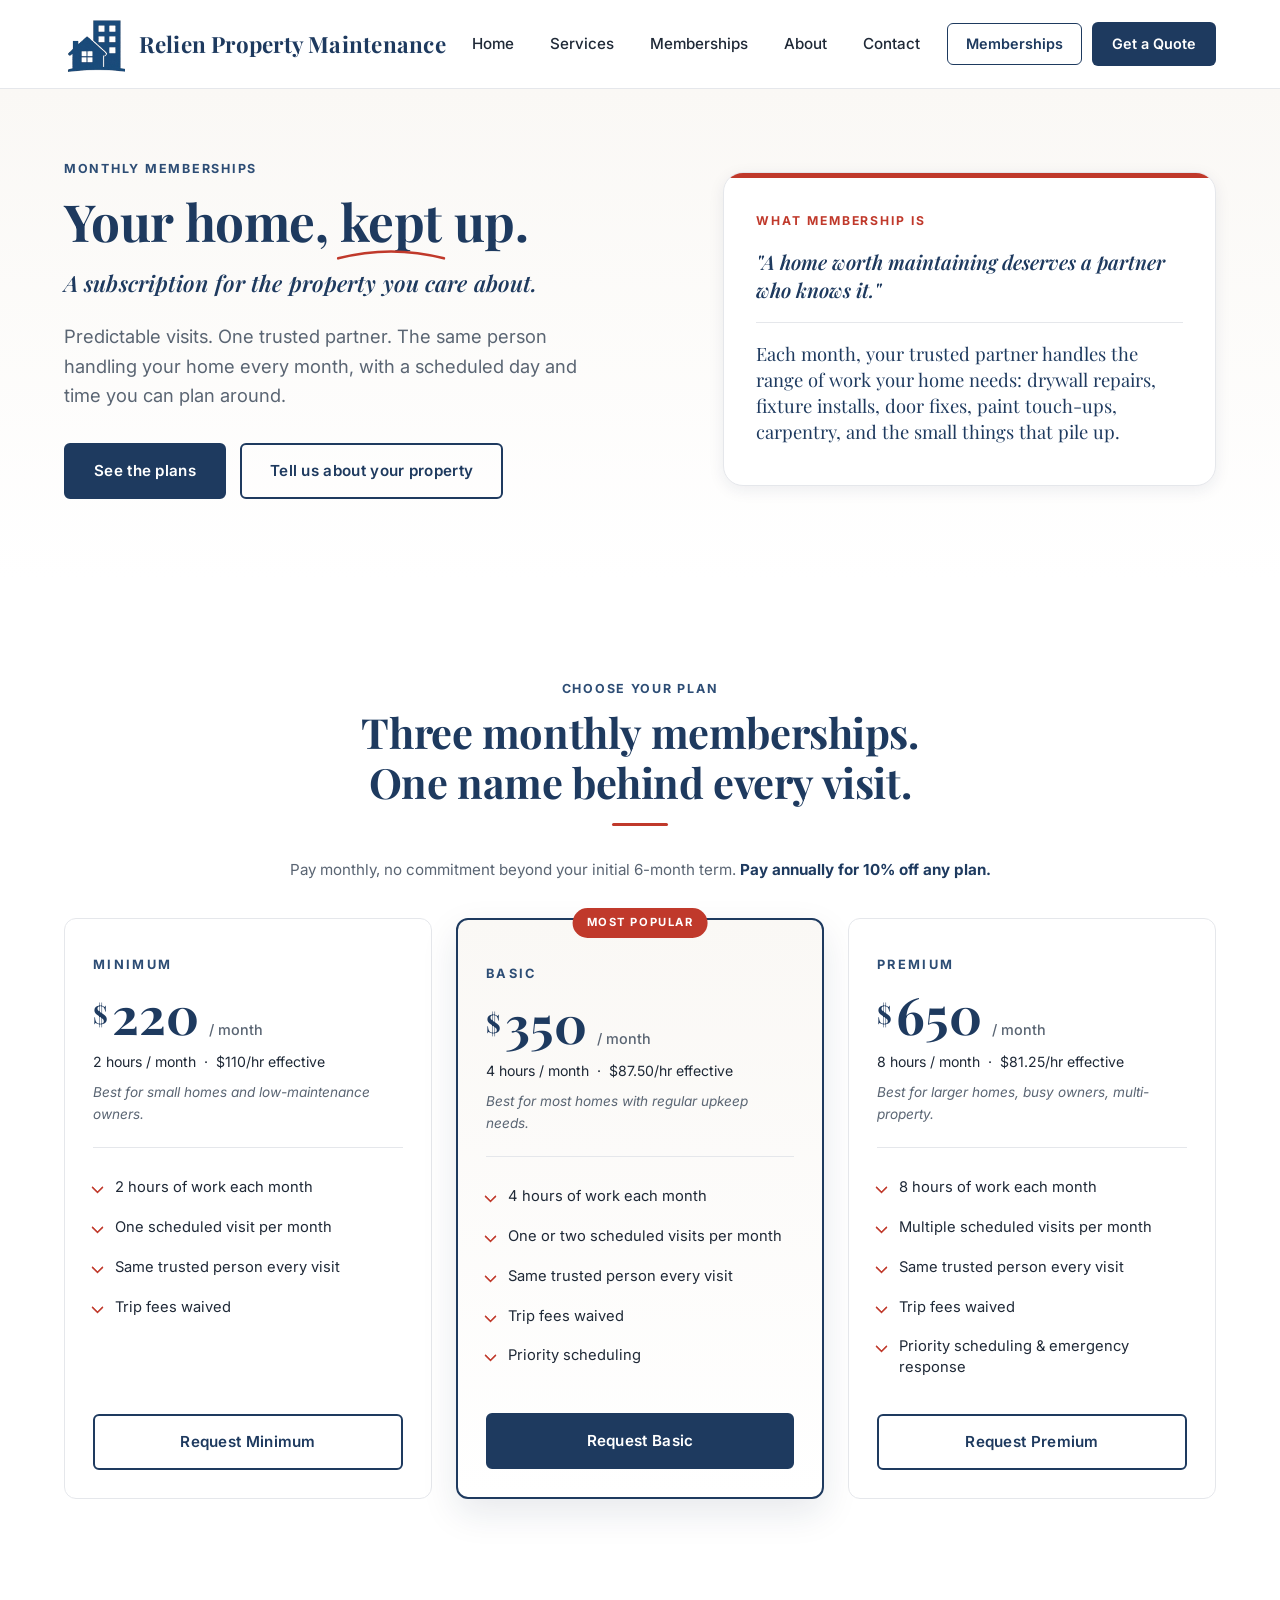
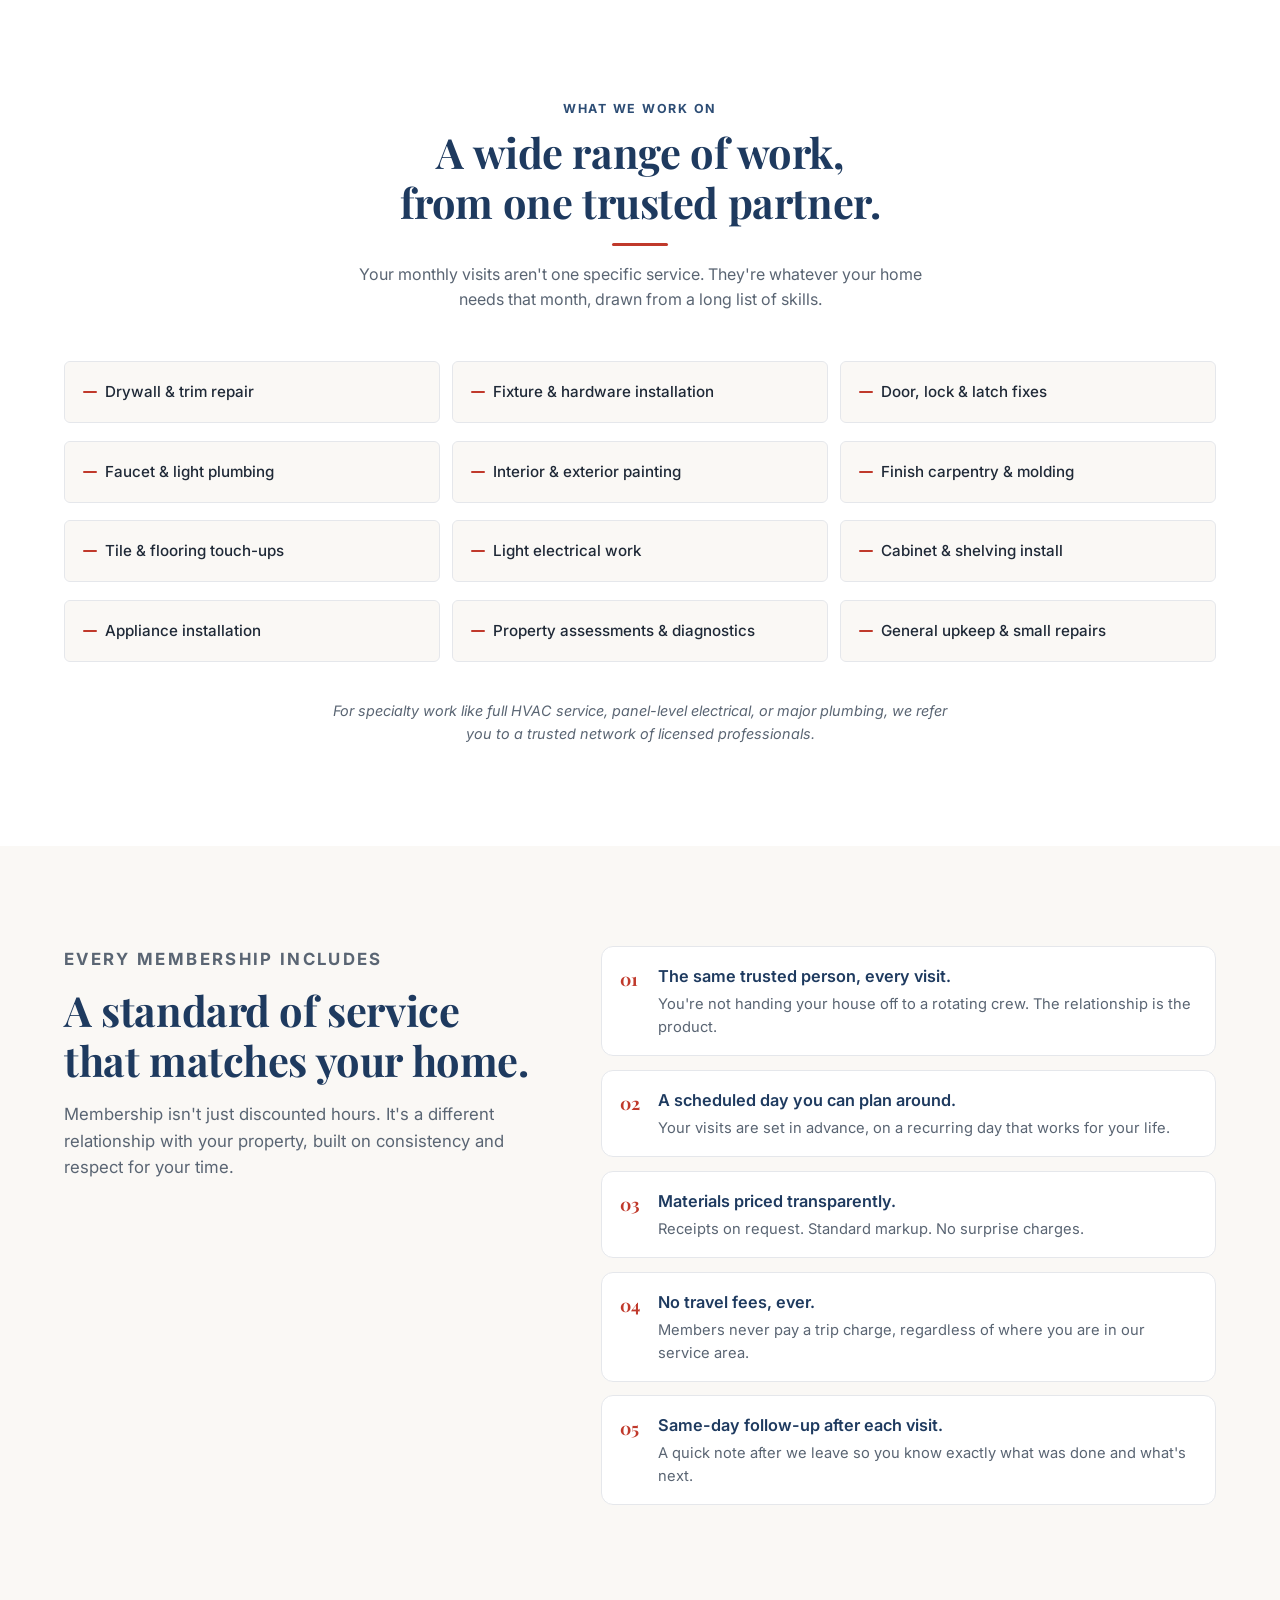
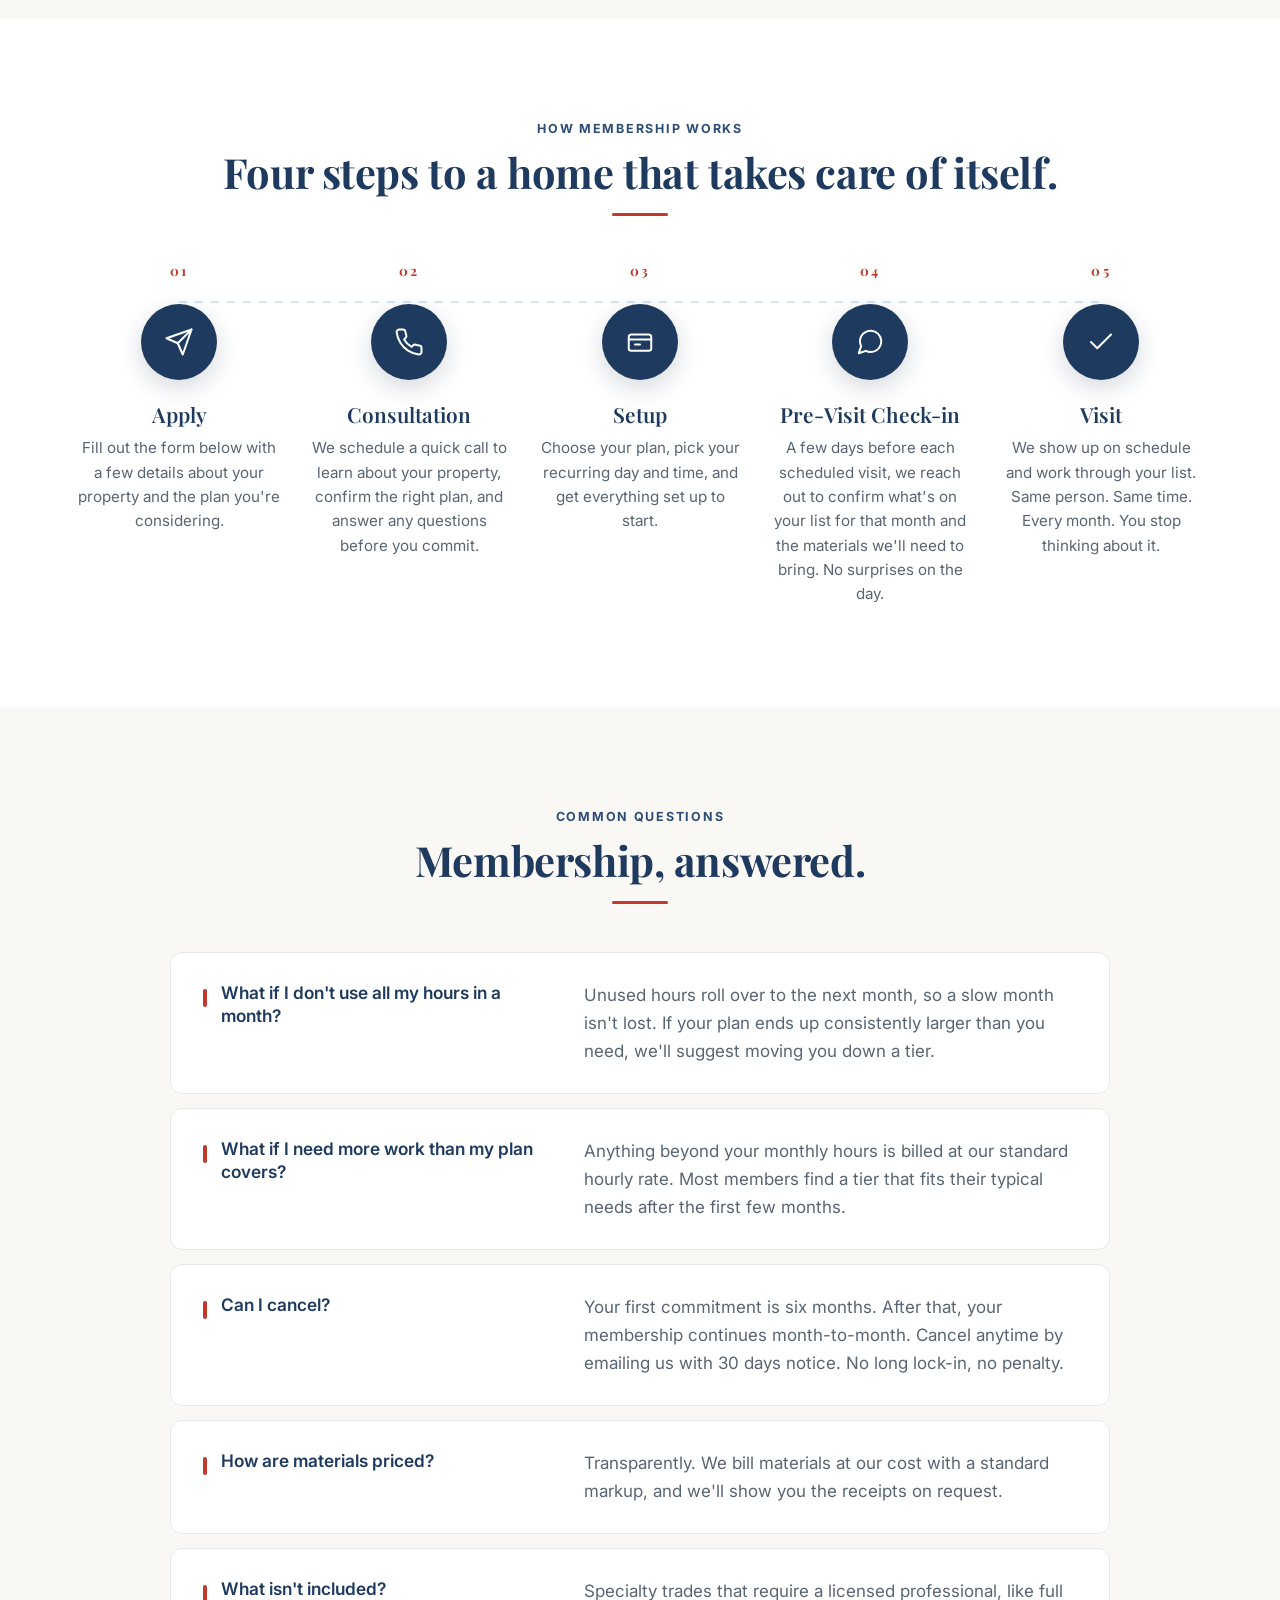
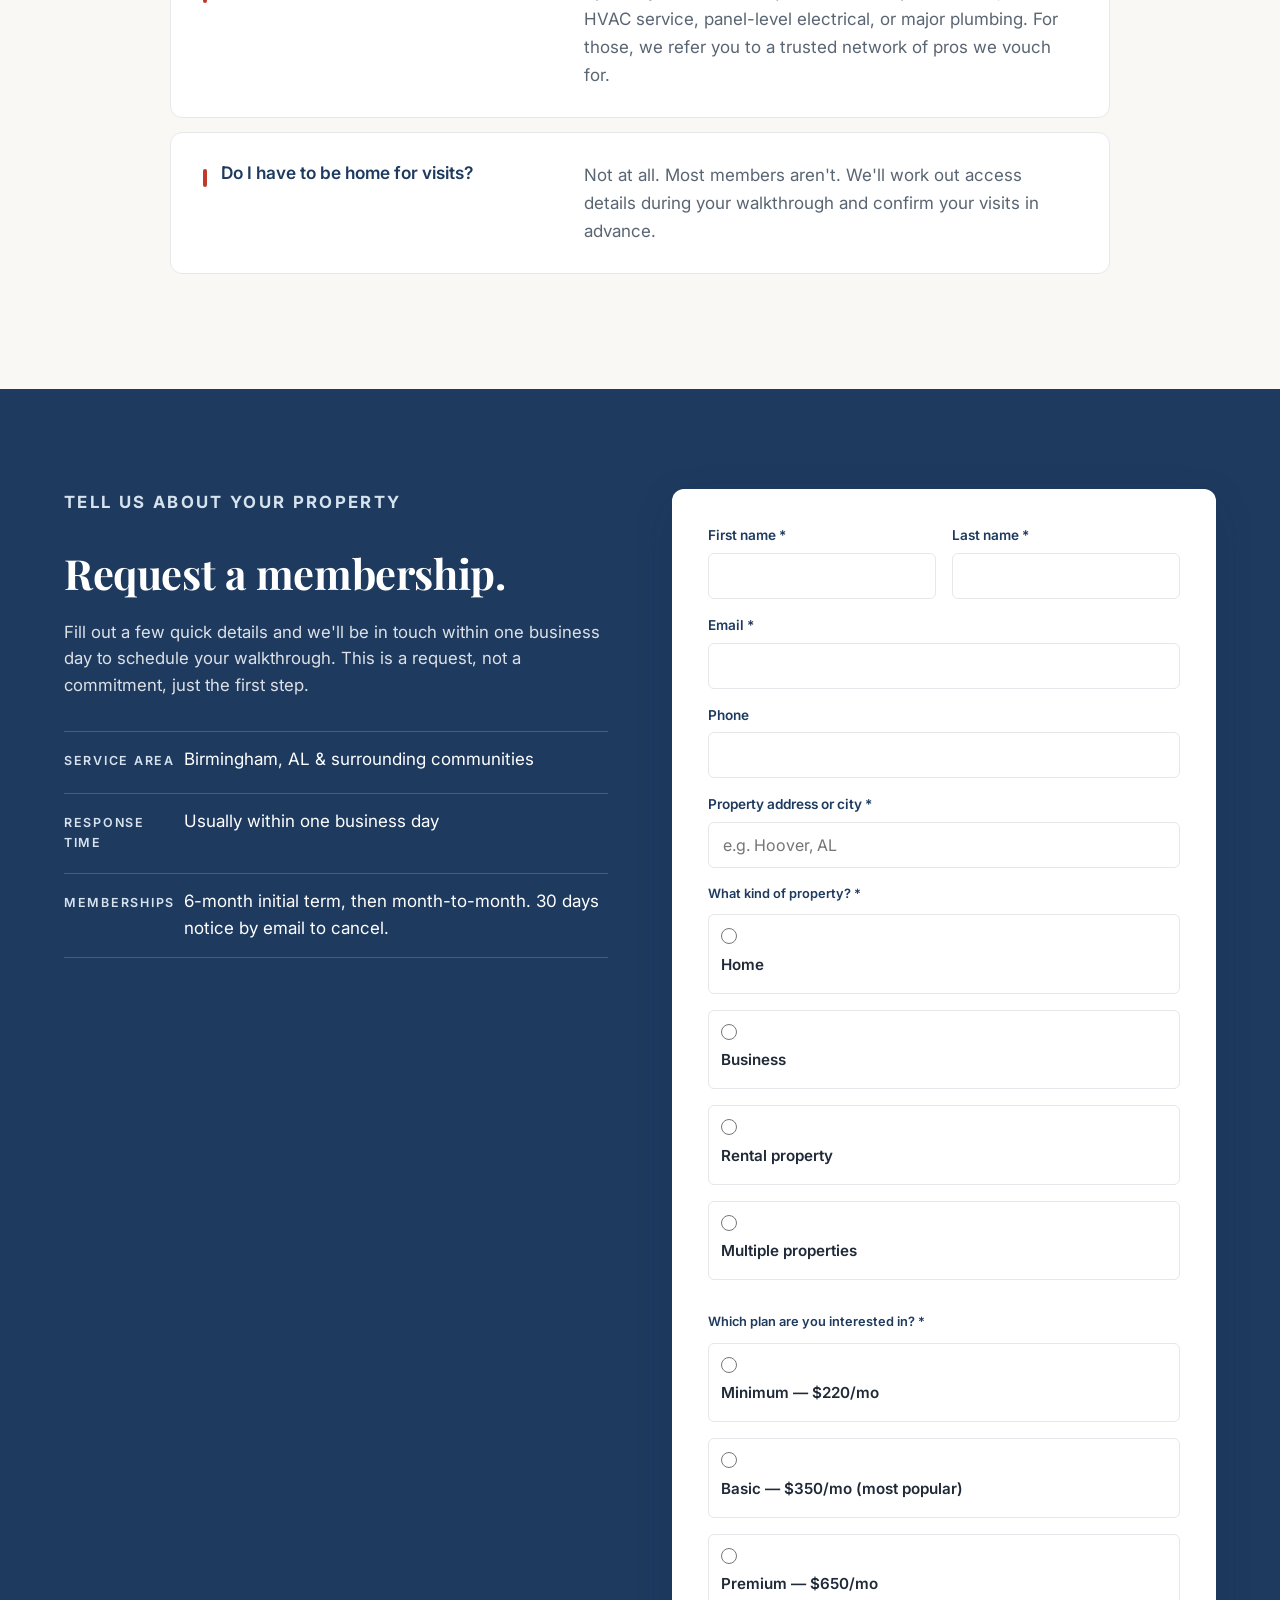
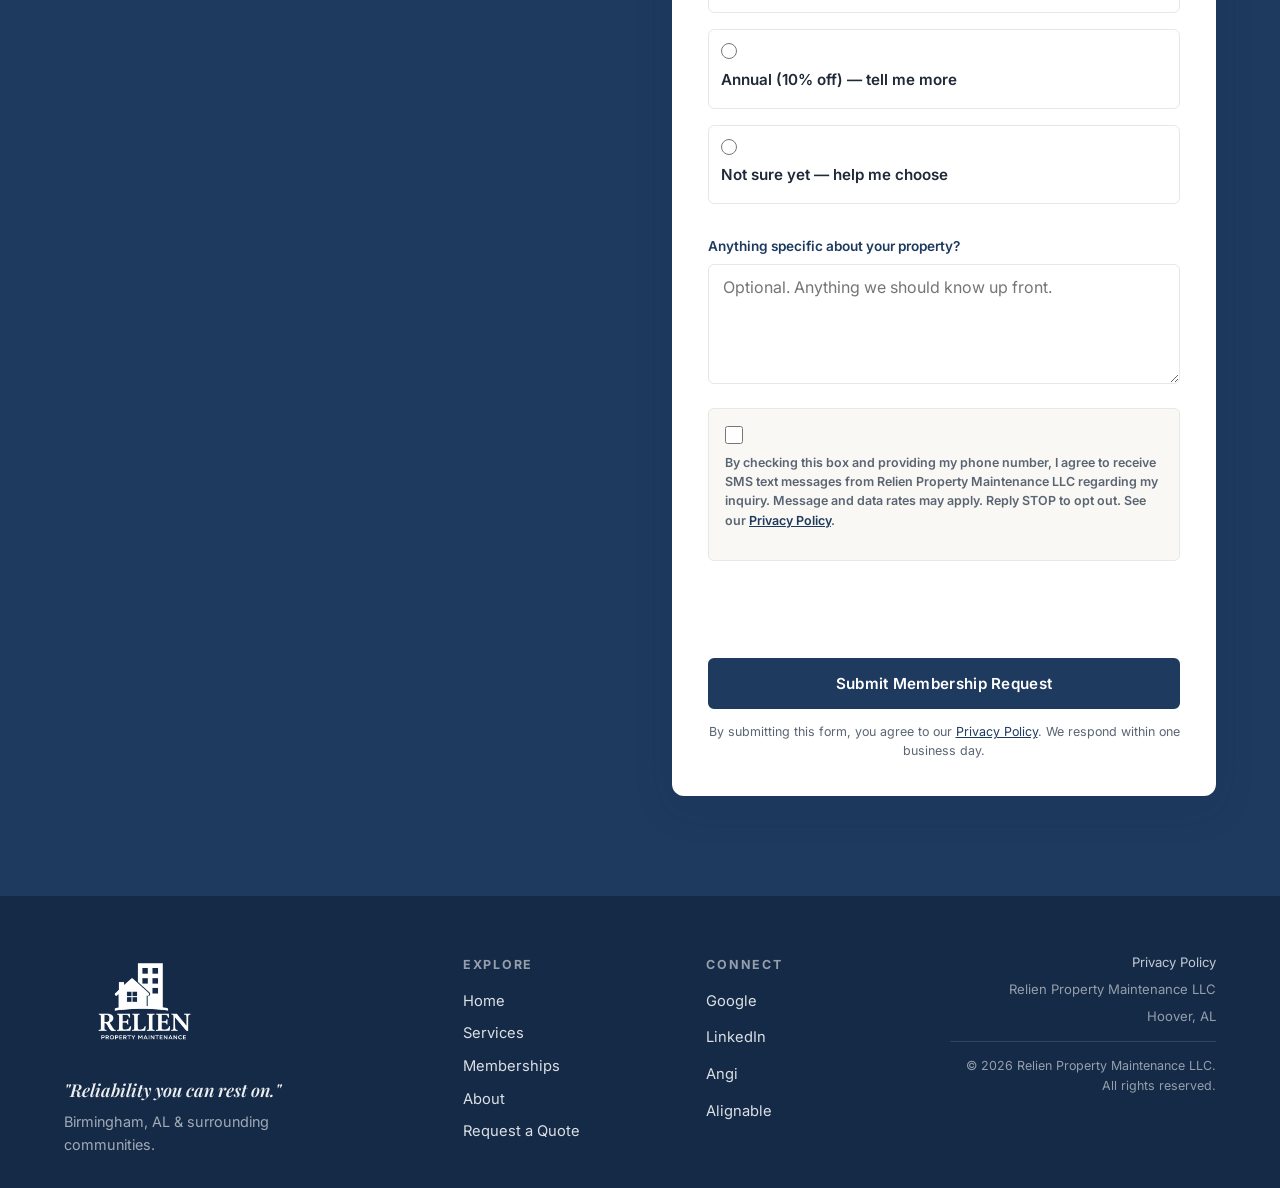
==== commit ee4724a9: "Restore original animation timing; swap pencil underline from stroke-dashoffset to GPU-accelerated c" ====
--- a/memberships.html
+++ b/memberships.html
@@ -28,7 +28,7 @@
   <link rel="preconnect" href="https://fonts.googleapis.com" />
   <link rel="preconnect" href="https://fonts.gstatic.com" crossorigin />
   <link href="https://fonts.googleapis.com/css2?family=Inter:wght@400;500;600;700&family=Playfair+Display:wght@600;700&display=swap" rel="stylesheet" />
-  <link rel="stylesheet" href="styles.css?v=23" />
+  <link rel="stylesheet" href="styles.css?v=24" />
 
   <!-- Cloudflare Turnstile -->
   <script src="https://challenges.cloudflare.com/turnstile/v0/api.js" async defer></script>
--- a/styles.css
+++ b/styles.css
@@ -21,27 +21,27 @@
   to   { transform: scaleX(1); }
 }
 
-/* Hero entrance on page load — staggered, tightened for snappier feel */
+/* Hero entrance on page load — original timing, GPU-accelerated */
 .hero-content > * {
-  animation: fadeUp 0.5s ease-out backwards;
+  animation: fadeUp 0.75s ease-out backwards;
   will-change: transform, opacity;
 }
-.hero-content > *:nth-child(1) { animation-delay: 0.05s; }
-.hero-content > *:nth-child(2) { animation-delay: 0.12s; }
-.hero-content > *:nth-child(3) { animation-delay: 0.19s; }
-.hero-content > *:nth-child(4) { animation-delay: 0.26s; }
-.hero-content > *:nth-child(5) { animation-delay: 0.33s; }
+.hero-content > *:nth-child(1) { animation-delay: 0.10s; }
+.hero-content > *:nth-child(2) { animation-delay: 0.22s; }
+.hero-content > *:nth-child(3) { animation-delay: 0.34s; }
+.hero-content > *:nth-child(4) { animation-delay: 0.46s; }
+.hero-content > *:nth-child(5) { animation-delay: 0.58s; }
 
 .hero-image {
-  animation: fadeInLeft 0.6s 0.05s ease-out backwards;
+  animation: fadeInLeft 0.85s 0.05s ease-out backwards;
   will-change: transform, opacity;
 }
 
-/* Scroll-triggered reveals — shorter durations + GPU promotion */
+/* Scroll-triggered reveals — original timing, GPU-accelerated transforms */
 .reveal {
   opacity: 0;
-  transform: translate3d(0, 22px, 0);
-  transition: opacity 0.45s ease-out, transform 0.45s ease-out;
+  transform: translate3d(0, 32px, 0);
+  transition: opacity 0.8s ease-out, transform 0.8s ease-out;
   will-change: transform, opacity;
 }
 .reveal.is-visible {
@@ -51,19 +51,19 @@
 
 .reveal-stagger > * {
   opacity: 0;
-  transform: translate3d(0, 20px, 0);
-  transition: opacity 0.4s ease-out, transform 0.4s ease-out;
+  transform: translate3d(0, 28px, 0);
+  transition: opacity 0.7s ease-out, transform 0.7s ease-out;
   will-change: transform, opacity;
 }
 .reveal-stagger.is-visible > * {
   opacity: 1;
   transform: translate3d(0, 0, 0);
 }
-.reveal-stagger.is-visible > *:nth-child(1) { transition-delay: 0.03s; }
-.reveal-stagger.is-visible > *:nth-child(2) { transition-delay: 0.10s; }
-.reveal-stagger.is-visible > *:nth-child(3) { transition-delay: 0.17s; }
-.reveal-stagger.is-visible > *:nth-child(4) { transition-delay: 0.24s; }
-.reveal-stagger.is-visible > *:nth-child(5) { transition-delay: 0.31s; }
+.reveal-stagger.is-visible > *:nth-child(1) { transition-delay: 0.05s; }
+.reveal-stagger.is-visible > *:nth-child(2) { transition-delay: 0.18s; }
+.reveal-stagger.is-visible > *:nth-child(3) { transition-delay: 0.31s; }
+.reveal-stagger.is-visible > *:nth-child(4) { transition-delay: 0.44s; }
+.reveal-stagger.is-visible > *:nth-child(5) { transition-delay: 0.57s; }
 
 /* Reduced-motion: kill all animation */
 @media (prefers-reduced-motion: reduce) {
@@ -205,17 +205,27 @@
   stroke-linecap: round;
   stroke-linejoin: round;
   vector-effect: non-scaling-stroke;
-  stroke-dasharray: 220;
-  stroke-dashoffset: 220;
-  animation: drawPencil 1.1s 0.85s cubic-bezier(.55, .1, .35, 1) forwards;
+}
+/* GPU-accelerated draw-in using clip-path instead of stroke-dashoffset.
+   stroke-dashoffset animation runs on CPU and causes jank on slower devices.
+   clip-path inset is hardware-accelerated and stays smooth. */
+.pencil-underline {
+  clip-path: inset(0 100% 0 0);
+  -webkit-clip-path: inset(0 100% 0 0);
+  animation: drawPencil 0.9s 0.85s cubic-bezier(.55, .1, .35, 1) forwards;
+  will-change: clip-path;
 }
 @keyframes drawPencil {
-  to { stroke-dashoffset: 0; }
+  to {
+    clip-path: inset(0 0 0 0);
+    -webkit-clip-path: inset(0 0 0 0);
+  }
 }
 @media (prefers-reduced-motion: reduce) {
-  .pencil-underline path {
+  .pencil-underline {
     animation: none;
-    stroke-dashoffset: 0;
+    clip-path: inset(0 0 0 0);
+    -webkit-clip-path: inset(0 0 0 0);
   }
 }
 
@@ -764,7 +774,7 @@
   overflow: hidden;
   display: flex;
   flex-direction: column;
-  transition: transform 0.22s ease, box-shadow 0.22s ease, border-top-color 0.22s ease;
+  transition: transform 0.35s ease, box-shadow 0.35s ease, border-top-color 0.35s ease;
 }
 .service-card::before {
   content: '';
@@ -1029,9 +1039,9 @@
 .kinetic-h1 .word {
   display: inline-block;
   opacity: 0;
-  transform: translate3d(0, 22px, 0);
-  animation: wordSlideUp 0.45s cubic-bezier(.2, .7, .25, 1) forwards;
-  animation-delay: calc(0.25s + var(--i, 0) * 0.07s);
+  transform: translate3d(0, 28px, 0);
+  animation: wordSlideUp 0.65s cubic-bezier(.2, .7, .25, 1) forwards;
+  animation-delay: calc(0.45s + var(--i, 0) * 0.11s);
   will-change: transform, opacity;
 }
 .kinetic-h1 .word.pencil-host { overflow: visible; }
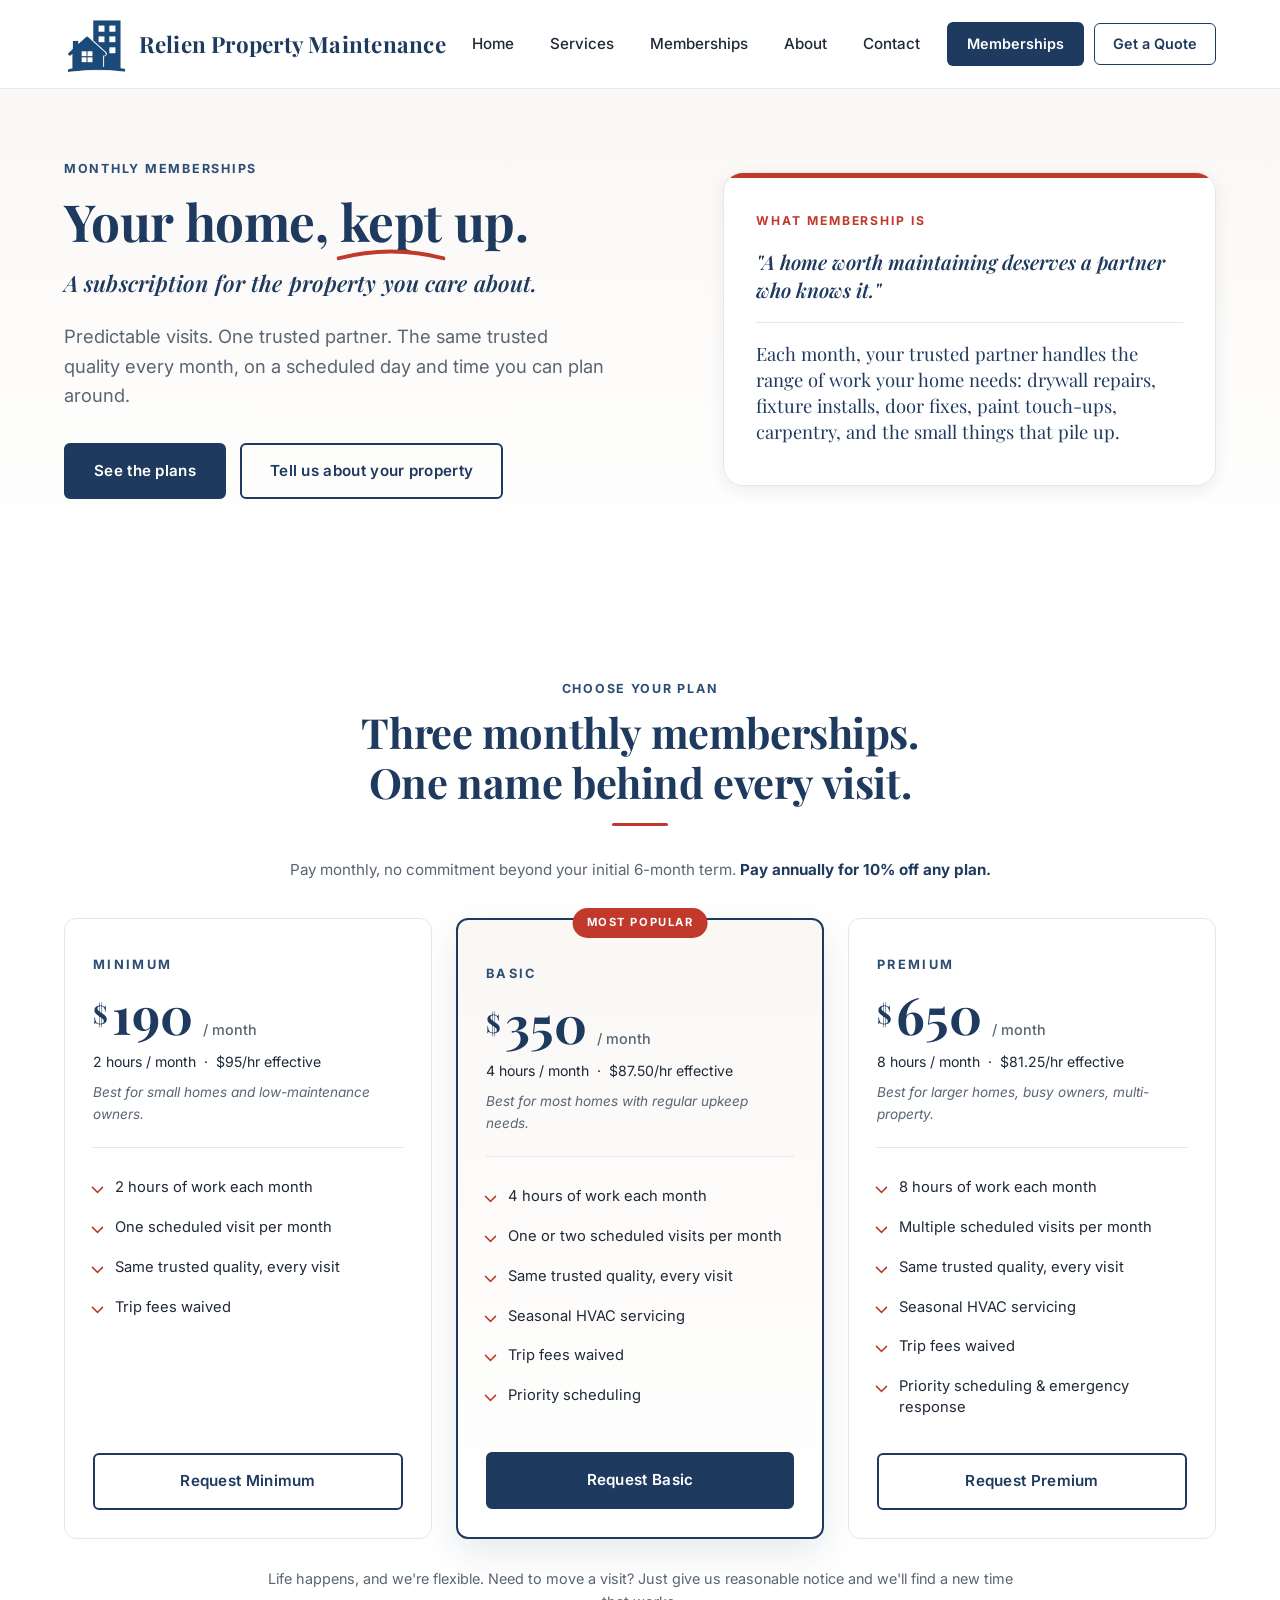
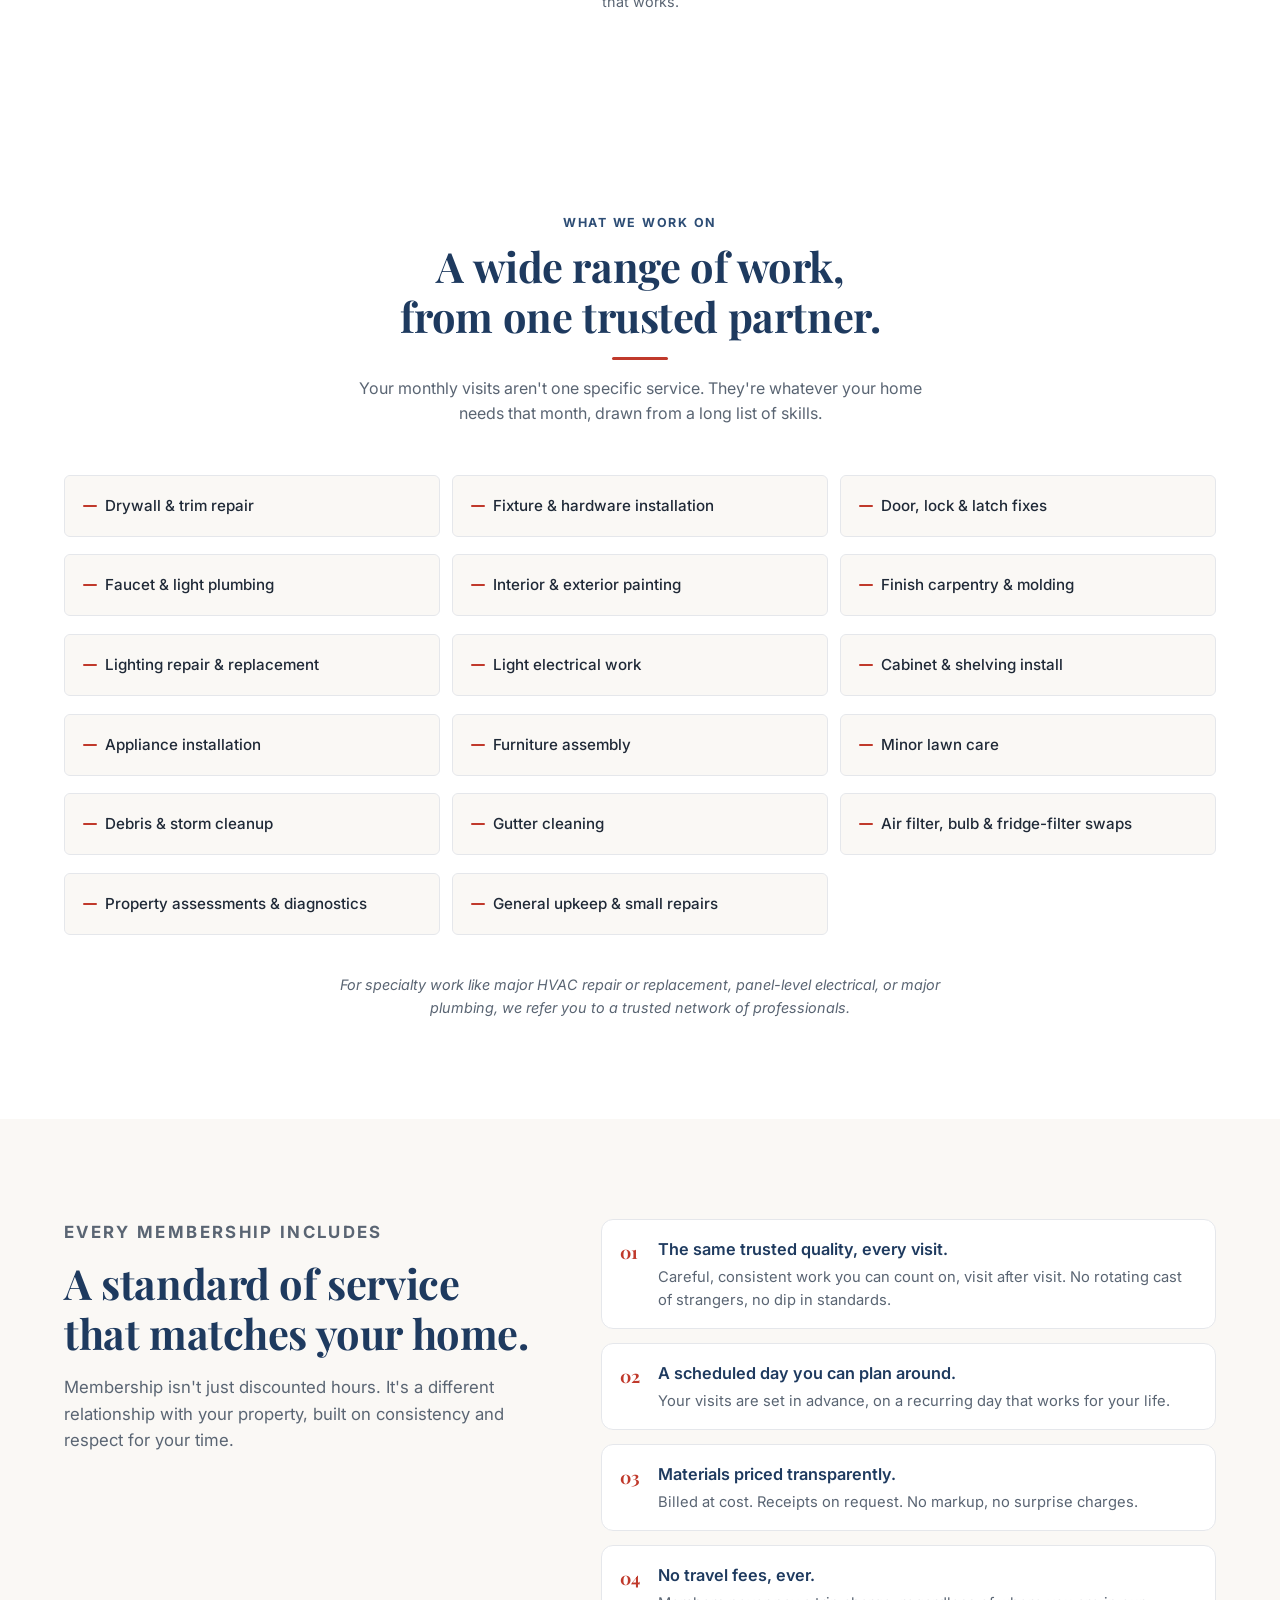
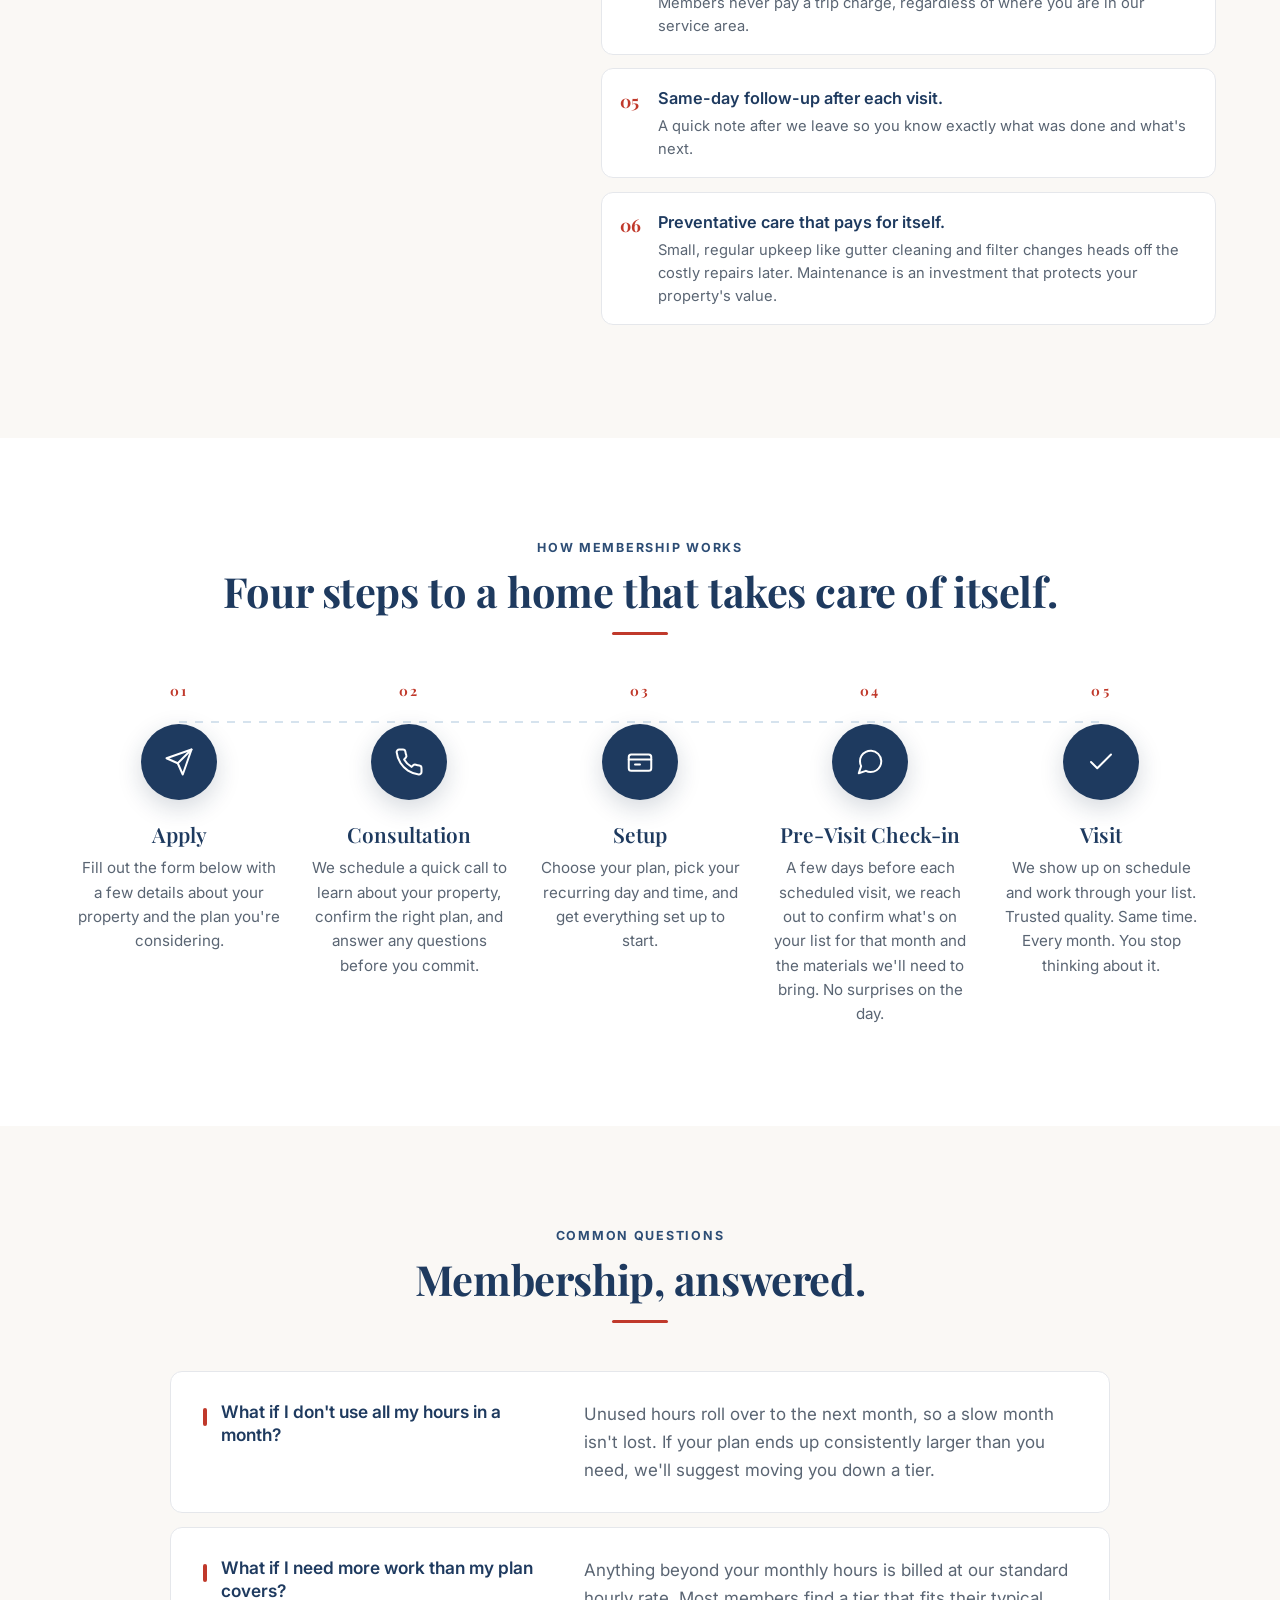
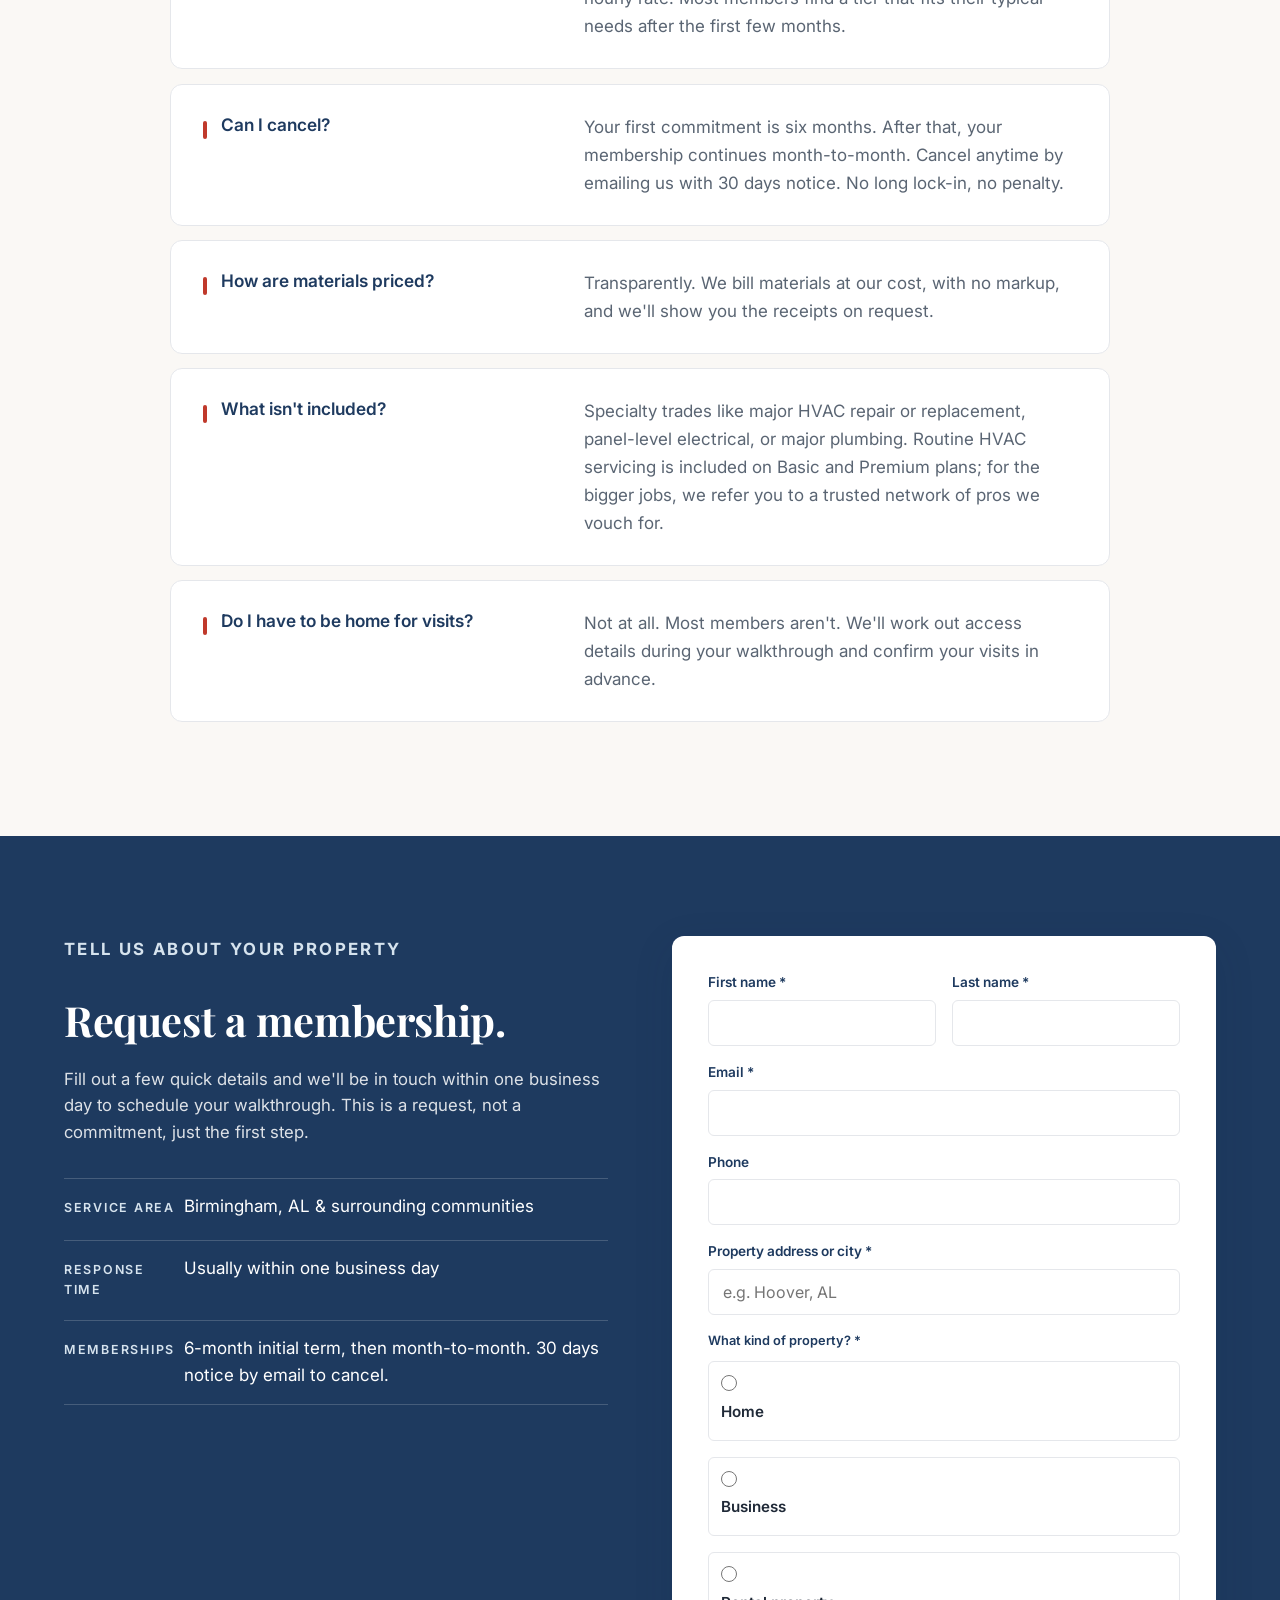
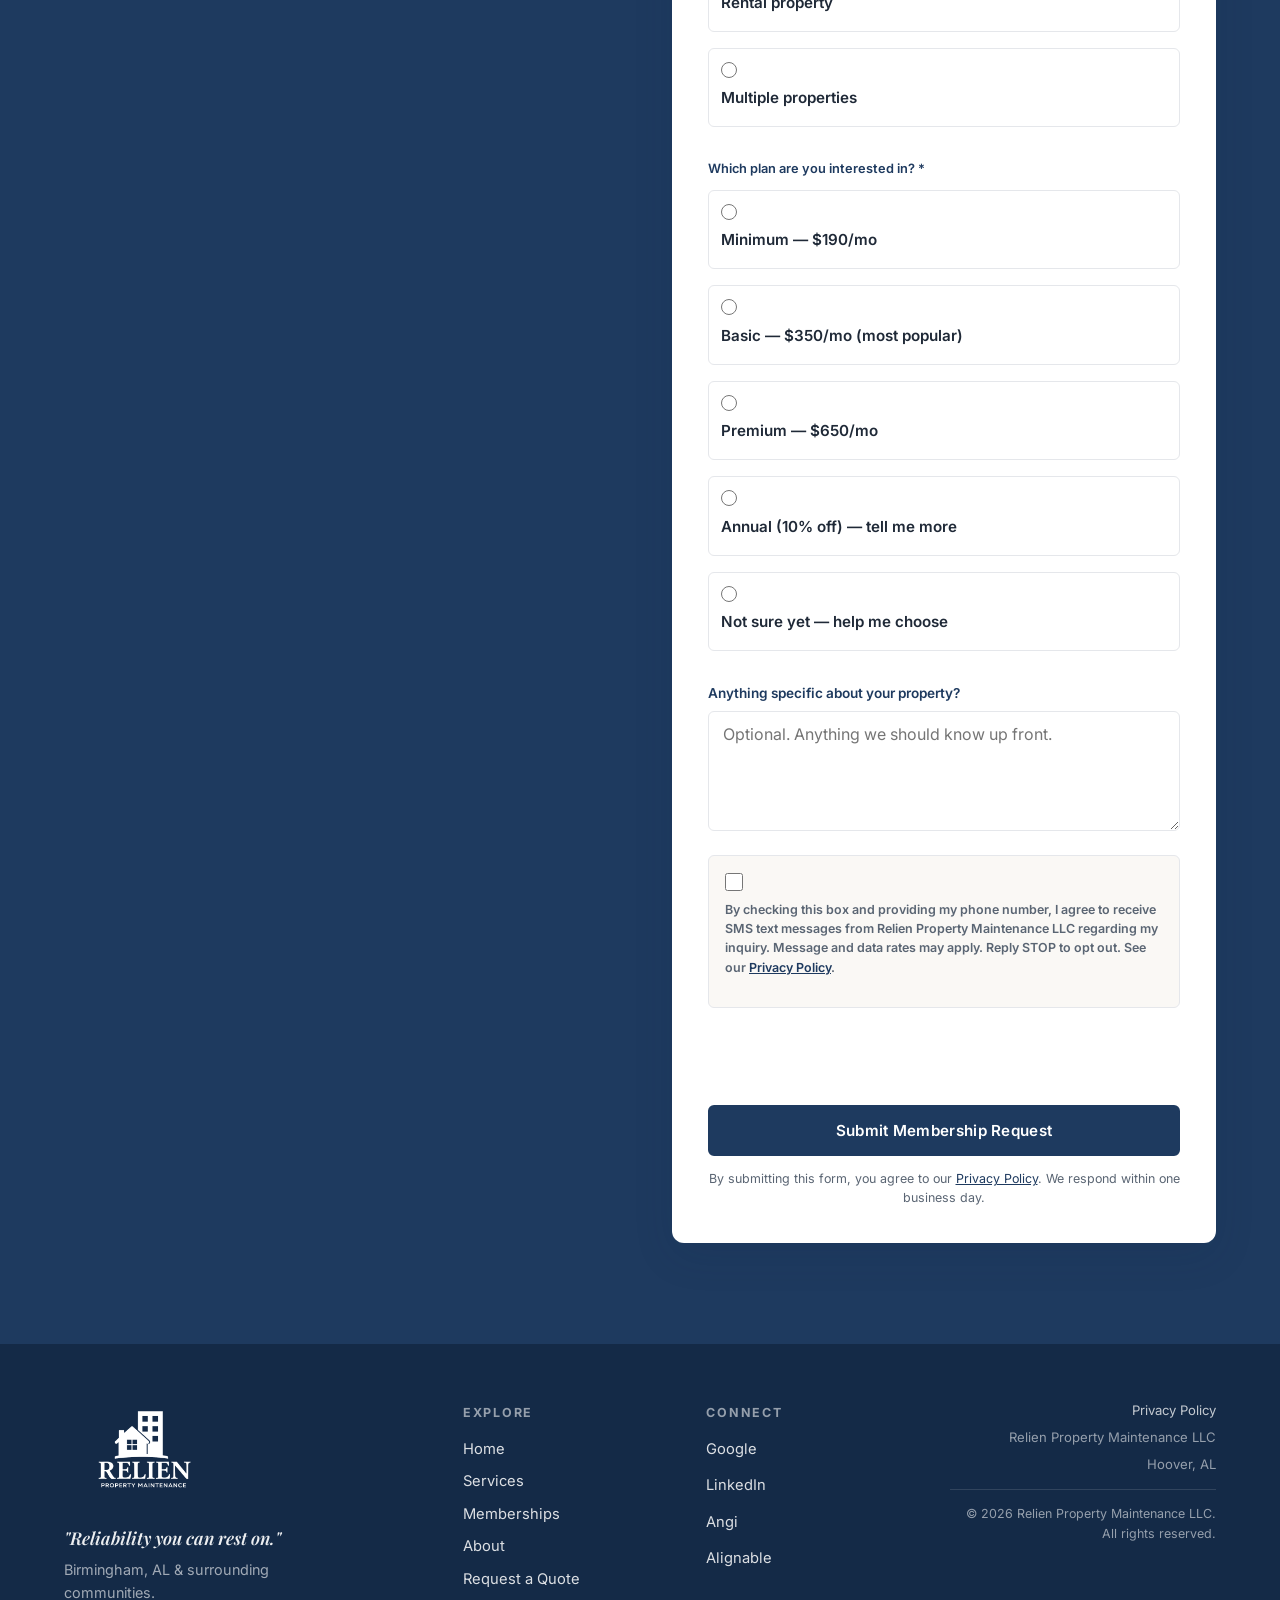
==== commit d623f93f: "Implement Andrew's website edits; reframe "same person" as "same trusted quality" - About copy: prop" ====
--- a/memberships.html
+++ b/memberships.html
@@ -28,7 +28,7 @@
   <link rel="preconnect" href="https://fonts.googleapis.com" />
   <link rel="preconnect" href="https://fonts.gstatic.com" crossorigin />
   <link href="https://fonts.googleapis.com/css2?family=Inter:wght@400;500;600;700&family=Playfair+Display:wght@600;700&display=swap" rel="stylesheet" />
-  <link rel="stylesheet" href="styles.css?v=24" />
+  <link rel="stylesheet" href="styles.css?v=27" />
 
   <!-- Cloudflare Turnstile -->
   <script src="https://challenges.cloudflare.com/turnstile/v0/api.js" async defer></script>
@@ -50,8 +50,8 @@
         <a href="index.html#contact">Contact</a>
       </nav>
       <div class="header-ctas">
-        <a href="memberships.html" class="header-cta header-cta-outline">Memberships</a>
-        <a href="index.html#contact" class="header-cta" data-open="quote-modal">Get a Quote</a>
+        <a href="memberships.html" class="header-cta" aria-current="page">Memberships</a>
+        <a href="index.html#contact" class="header-cta header-cta-outline" data-open="quote-modal">Get a Quote</a>
       </div>
     </div>
   </header>
@@ -68,7 +68,7 @@
           <span class="word" style="--i:3">up.</span>
         </h1>
         <p class="slogan">A subscription for the property you care about.</p>
-        <p class="lede">Predictable visits. One trusted partner. The same person handling your home every month, with a scheduled day and time you can plan around.</p>
+        <p class="lede">Predictable visits. One trusted partner. The same trusted quality every month, on a scheduled day and time you can plan around.</p>
         <div class="hero-actions">
           <a href="#plans" class="btn btn-primary">See the plans</a>
           <a href="#mb-form" class="btn btn-secondary">Tell us about your property</a>
@@ -100,13 +100,13 @@
 
         <article class="mb-plan-card">
           <p class="mb-plan-name">Minimum</p>
-          <p class="mb-plan-price"><span class="dollar">$</span><span class="num">220</span><span class="per">/ month</span></p>
-          <p class="mb-plan-rate">2 hours / month &nbsp;·&nbsp; $110/hr effective</p>
+          <p class="mb-plan-price"><span class="dollar">$</span><span class="num">190</span><span class="per">/ month</span></p>
+          <p class="mb-plan-rate">2 hours / month &nbsp;·&nbsp; $95/hr effective</p>
           <p class="mb-plan-best">Best for small homes and low-maintenance owners.</p>
           <ul class="mb-plan-inc">
             <li>2 hours of work each month</li>
             <li>One scheduled visit per month</li>
-            <li>Same trusted person every visit</li>
+            <li>Same trusted quality, every visit</li>
             <li>Trip fees waived</li>
           </ul>
           <a href="#mb-form" class="btn btn-secondary btn-block mb-plan-cta" data-plan="Minimum">Request Minimum</a>
@@ -121,7 +121,8 @@
           <ul class="mb-plan-inc">
             <li>4 hours of work each month</li>
             <li>One or two scheduled visits per month</li>
-            <li>Same trusted person every visit</li>
+            <li>Same trusted quality, every visit</li>
+            <li>Seasonal HVAC servicing</li>
             <li>Trip fees waived</li>
             <li>Priority scheduling</li>
           </ul>
@@ -136,7 +137,8 @@
           <ul class="mb-plan-inc">
             <li>8 hours of work each month</li>
             <li>Multiple scheduled visits per month</li>
-            <li>Same trusted person every visit</li>
+            <li>Same trusted quality, every visit</li>
+            <li>Seasonal HVAC servicing</li>
             <li>Trip fees waived</li>
             <li>Priority scheduling &amp; emergency response</li>
           </ul>
@@ -144,6 +146,8 @@
         </article>
 
       </div>
+
+      <p class="mb-plan-footnote reveal">Life happens, and we're flexible. Need to move a visit? Just give us reasonable notice and we'll find a new time that works.</p>
     </div>
   </section>
 
@@ -162,14 +166,19 @@
         <li class="mb-scope-item">Faucet &amp; light plumbing</li>
         <li class="mb-scope-item">Interior &amp; exterior painting</li>
         <li class="mb-scope-item">Finish carpentry &amp; molding</li>
-        <li class="mb-scope-item">Tile &amp; flooring touch-ups</li>
+        <li class="mb-scope-item">Lighting repair &amp; replacement</li>
         <li class="mb-scope-item">Light electrical work</li>
         <li class="mb-scope-item">Cabinet &amp; shelving install</li>
         <li class="mb-scope-item">Appliance installation</li>
+        <li class="mb-scope-item">Furniture assembly</li>
+        <li class="mb-scope-item">Minor lawn care</li>
+        <li class="mb-scope-item">Debris &amp; storm cleanup</li>
+        <li class="mb-scope-item">Gutter cleaning</li>
+        <li class="mb-scope-item">Air filter, bulb &amp; fridge-filter swaps</li>
         <li class="mb-scope-item">Property assessments &amp; diagnostics</li>
         <li class="mb-scope-item">General upkeep &amp; small repairs</li>
       </ul>
-      <p class="mb-scope-note reveal">For specialty work like full HVAC service, panel-level electrical, or major plumbing, we refer you to a trusted network of licensed professionals.</p>
+      <p class="mb-scope-note reveal">For specialty work like major HVAC repair or replacement, panel-level electrical, or major plumbing, we refer you to a trusted network of professionals.</p>
     </div>
   </section>
 
@@ -184,8 +193,8 @@
       <ul class="mb-included-list reveal-stagger">
         <li>
           <span class="mb-incl-num">01</span>
-          <strong>The same trusted person, every visit.</strong>
-          <p>You're not handing your house off to a rotating crew. The relationship is the product.</p>
+          <strong>The same trusted quality, every visit.</strong>
+          <p>Careful, consistent work you can count on, visit after visit. No rotating cast of strangers, no dip in standards.</p>
         </li>
         <li>
           <span class="mb-incl-num">02</span>
@@ -195,7 +204,7 @@
         <li>
           <span class="mb-incl-num">03</span>
           <strong>Materials priced transparently.</strong>
-          <p>Receipts on request. Standard markup. No surprise charges.</p>
+          <p>Billed at cost. Receipts on request. No markup, no surprise charges.</p>
         </li>
         <li>
           <span class="mb-incl-num">04</span>
@@ -207,6 +216,11 @@
           <strong>Same-day follow-up after each visit.</strong>
           <p>A quick note after we leave so you know exactly what was done and what's next.</p>
         </li>
+        <li>
+          <span class="mb-incl-num">06</span>
+          <strong>Preventative care that pays for itself.</strong>
+          <p>Small, regular upkeep like gutter cleaning and filter changes heads off the costly repairs later. Maintenance is an investment that protects your property's value.</p>
+        </li>
       </ul>
     </div>
   </section>
@@ -274,7 +288,7 @@
             </svg>
           </div>
           <h3>Visit</h3>
-          <p>We show up on schedule and work through your list. Same person. Same time. Every month. You stop thinking about it.</p>
+          <p>We show up on schedule and work through your list. Trusted quality. Same time. Every month. You stop thinking about it.</p>
         </div>
 
       </div>
@@ -307,12 +321,12 @@
 
         <div class="faq-item">
           <h3>How are materials priced?</h3>
-          <p>Transparently. We bill materials at our cost with a standard markup, and we'll show you the receipts on request.</p>
+          <p>Transparently. We bill materials at our cost, with no markup, and we'll show you the receipts on request.</p>
         </div>
 
         <div class="faq-item">
           <h3>What isn't included?</h3>
-          <p>Specialty trades that require a licensed professional, like full HVAC service, panel-level electrical, or major plumbing. For those, we refer you to a trusted network of pros we vouch for.</p>
+          <p>Specialty trades like major HVAC repair or replacement, panel-level electrical, or major plumbing. Routine HVAC servicing is included on Basic and Premium plans; for the bigger jobs, we refer you to a trusted network of pros we vouch for.</p>
         </div>
 
         <div class="faq-item">
@@ -375,7 +389,7 @@
 
         <fieldset class="radio-group">
           <legend>Which plan are you interested in? *</legend>
-          <label class="radio-row"><input type="radio" name="Plan Interest" value="Minimum" required /><span>Minimum &mdash; $220/mo</span></label>
+          <label class="radio-row"><input type="radio" name="Plan Interest" value="Minimum" required /><span>Minimum &mdash; $190/mo</span></label>
           <label class="radio-row"><input type="radio" name="Plan Interest" value="Basic"   /><span>Basic &mdash; $350/mo (most popular)</span></label>
           <label class="radio-row"><input type="radio" name="Plan Interest" value="Premium" /><span>Premium &mdash; $650/mo</span></label>
           <label class="radio-row"><input type="radio" name="Plan Interest" value="Annual"  /><span>Annual (10% off) &mdash; tell me more</span></label>
--- a/styles.css
+++ b/styles.css
@@ -204,16 +204,27 @@
   fill: none;
   stroke-linecap: round;
   stroke-linejoin: round;
-  vector-effect: non-scaling-stroke;
-}
-/* GPU-accelerated draw-in using clip-path instead of stroke-dashoffset.
-   stroke-dashoffset animation runs on CPU and causes jank on slower devices.
-   clip-path inset is hardware-accelerated and stays smooth. */
+}
+/* GPU-accelerated draw-in using clip-path.
+   Key smoothness tricks:
+   - Delay starts at 1.55s so the pencil draws AFTER all kinetic hero words
+     have finished settling. No will-change layer conflicts on the parent.
+   - translateZ(0) + backface-visibility promote the SVG to its own
+     compositor layer (critical for Safari/iOS where SVG clip-path can
+     otherwise fall back to CPU rasterization).
+   - contain: paint lets the browser cache the SVG as a static texture
+     so only the clip rect updates per frame.
+   - vector-effect: non-scaling-stroke was removed because it forces the
+     stroke to recompute every frame, defeating the texture cache. */
 .pencil-underline {
   clip-path: inset(0 100% 0 0);
   -webkit-clip-path: inset(0 100% 0 0);
-  animation: drawPencil 0.9s 0.85s cubic-bezier(.55, .1, .35, 1) forwards;
-  will-change: clip-path;
+  animation: drawPencil 0.9s 1.85s cubic-bezier(.55, .1, .35, 1) forwards;
+  will-change: clip-path, transform;
+  transform: translateZ(0);
+  backface-visibility: hidden;
+  -webkit-backface-visibility: hidden;
+  contain: paint;
 }
 @keyframes drawPencil {
   to {
@@ -491,15 +502,86 @@
   background: var(--navy);
 }
 
+/* ---------- Membership callout ---------- */
+.membership-callout {
+  padding: 76px 0;
+  background: var(--navy);
+  color: var(--white);
+}
+.membership-callout-inner {
+  display: grid;
+  grid-template-columns: 1.5fr auto;
+  align-items: center;
+  gap: 40px;
+}
+.membership-callout-eyebrow { color: var(--pale-blue); }
+.membership-callout-text h2 {
+  color: var(--white);
+  margin: 0 0 14px;
+}
+.membership-callout-text p {
+  color: var(--pale-blue);
+  margin: 0;
+  max-width: 62ch;
+}
+.membership-callout-actions {
+  display: flex;
+  flex-direction: column;
+  gap: 12px;
+  min-width: 220px;
+}
+.membership-callout .btn-primary {
+  background: var(--white);
+  border-color: var(--white);
+  color: var(--navy);
+}
+.membership-callout .btn-primary:hover {
+  background: var(--pale-blue);
+  border-color: var(--pale-blue);
+  color: var(--navy-deep);
+}
+.membership-callout .btn-secondary {
+  background: transparent;
+  border-color: rgba(255, 255, 255, 0.55);
+  color: var(--white);
+}
+.membership-callout .btn-secondary:hover {
+  background: rgba(255, 255, 255, 0.12);
+  border-color: var(--white);
+  color: var(--white);
+}
+@media (max-width: 900px) {
+  .membership-callout-inner { grid-template-columns: 1fr; gap: 26px; }
+  .membership-callout-actions { flex-direction: row; flex-wrap: wrap; min-width: 0; }
+  .membership-callout-actions .btn { flex: 1; min-width: 160px; }
+}
+
 /* ---------- Referrals ---------- */
 .referrals {
   padding: 100px 0;
   background: var(--white);
 }
-.referrals-grid {
-  display: grid;
-  grid-template-columns: repeat(3, 1fr);
+.referrals-scroller {
+  display: flex;
   gap: 28px;
+  overflow-x: auto;
+  scroll-snap-type: x mandatory;
+  scroll-padding-left: 4px;
+  padding: 4px 4px 20px;
+  margin: 0 -4px;
+  -webkit-overflow-scrolling: touch;
+  scrollbar-width: thin;
+  scrollbar-color: var(--navy-soft) var(--pale-blue);
+}
+.referrals-scroller::-webkit-scrollbar { height: 8px; }
+.referrals-scroller::-webkit-scrollbar-track { background: var(--pale-blue); border-radius: 999px; }
+.referrals-scroller::-webkit-scrollbar-thumb { background: var(--navy-soft); border-radius: 999px; }
+.referrals-scroll-hint {
+  margin: 6px 4px 0;
+  font-size: 0.82rem;
+  font-weight: 600;
+  letter-spacing: 0.04em;
+  color: var(--navy-soft);
 }
 .testimonial {
   background: var(--pale-blue);
@@ -509,6 +591,8 @@
   position: relative;
   display: flex;
   flex-direction: column;
+  flex: 0 0 clamp(280px, 78%, 380px);
+  scroll-snap-align: start;
 }
 .testimonial::before {
   content: '"';
@@ -534,11 +618,44 @@
   border-top: 1px solid rgba(30, 58, 95, 0.18);
   padding-top: 16px;
   display: flex;
+  flex-direction: row;
+  align-items: center;
+  gap: 14px;
+}
+.testimonial-avatar {
+  position: relative;
+  flex: 0 0 auto;
+  width: 52px;
+  height: 52px;
+  border-radius: 999px;
+  overflow: hidden;
+  background: var(--navy);
+  display: inline-flex;
+  align-items: center;
+  justify-content: center;
+}
+.testimonial-avatar img {
+  position: absolute;
+  inset: 0;
+  width: 100%;
+  height: 100%;
+  object-fit: cover;
+}
+.avatar-initials {
+  font-family: 'Inter', sans-serif;
+  font-weight: 700;
+  font-size: 1rem;
+  letter-spacing: 0.03em;
+  color: var(--white);
+}
+.testimonial-meta {
+  display: flex;
   flex-direction: column;
   gap: 2px;
-}
-.testimonial figcaption strong { color: var(--navy); font-size: 1rem; }
-.testimonial figcaption span { color: var(--navy-soft); font-size: 0.85rem; }
+  min-width: 0;
+}
+.testimonial-meta strong { color: var(--navy); font-size: 1rem; }
+.testimonial-meta span { color: var(--navy-soft); font-size: 0.85rem; }
 
 /* Social proof pills below testimonials */
 .referrals-social {
@@ -1039,9 +1156,12 @@
 .kinetic-h1 .word {
   display: inline-block;
   opacity: 0;
-  transform: translate3d(0, 28px, 0);
-  animation: wordSlideUp 0.65s cubic-bezier(.2, .7, .25, 1) forwards;
-  animation-delay: calc(0.45s + var(--i, 0) * 0.11s);
+  transform: translate3d(0, 18px, 0);
+  /* Softer ease-out (no aggressive launch at the start) + shorter travel
+     distance + slight duration bump. Together these eliminate the
+     "pop-pop-pop" clunky feel of rapid staggered words. */
+  animation: wordSlideUp 0.8s cubic-bezier(.16, .84, .3, 1) forwards;
+  animation-delay: calc(0.45s + var(--i, 0) * 0.12s);
   will-change: transform, opacity;
 }
 .kinetic-h1 .word.pencil-host { overflow: visible; }
@@ -1594,8 +1714,7 @@
   }
   .hero-image { max-width: 420px; margin: 0 auto; }
   .about-image { aspect-ratio: 16 / 11; max-width: 560px; }
-  .services-grid,
-  .referrals-grid {
+  .services-grid {
     grid-template-columns: 1fr;
     gap: 20px;
   }
@@ -1678,8 +1797,48 @@
   color: var(--white) !important;
 }
 
-@media (max-width: 960px) {
-  .header-cta-outline { display: none; }
+/* On mobile, keep BOTH header CTAs visible.
+   Compact sizing keeps the header from crowding. */
+@media (max-width: 640px) {
+  .header-cta-outline {
+    padding: 7px 12px;
+    font-size: 0.8rem;
+    border-width: 1.5px;
+  }
+}
+
+/* ----------------------------------------------------------------
+   Breathing ring on the Memberships CTA.
+   A soft navy halo just outside the button gently fades in and out.
+   Goal: peripherally noticeable, never pushy. ~5s breath rhythm
+   reads as "alive" rather than "look at me." Pure opacity animation
+   on a sibling pseudo-element — GPU-friendly, no box-shadow repaint.
+   ---------------------------------------------------------------- */
+.header-cta-breathing {
+  position: relative;
+  isolation: isolate;
+}
+.header-cta-breathing::after {
+  content: "";
+  position: absolute;
+  inset: -4px;
+  border: 1.5px solid var(--navy);
+  border-radius: calc(var(--radius-sm) + 4px);
+  opacity: 0;
+  pointer-events: none;
+  z-index: -1;
+  animation: breatheRing 5s ease-in-out infinite;
+  animation-delay: 2s;
+  will-change: opacity;
+}
+@keyframes breatheRing {
+  0%, 100% { opacity: 0; }
+  50%      { opacity: 0.55; }
+}
+/* Hovering the button = user found it. Stop pulsing. */
+.header-cta-breathing:hover::after { animation: none; opacity: 0; }
+@media (prefers-reduced-motion: reduce) {
+  .header-cta-breathing::after { animation: none; }
 }
 
 /* ============================================================
@@ -1771,6 +1930,15 @@
   gap: 24px;
   align-items: stretch;
 }
+.mb-plan-footnote {
+  margin: 28px auto 0;
+  max-width: 760px;
+  text-align: center;
+  font-size: 0.9rem;
+  line-height: 1.6;
+  color: var(--text-muted);
+}
+.mb-plan-footnote sup { color: var(--navy); font-weight: 700; }
 .mb-plan-card {
   position: relative;
   background: var(--white);
